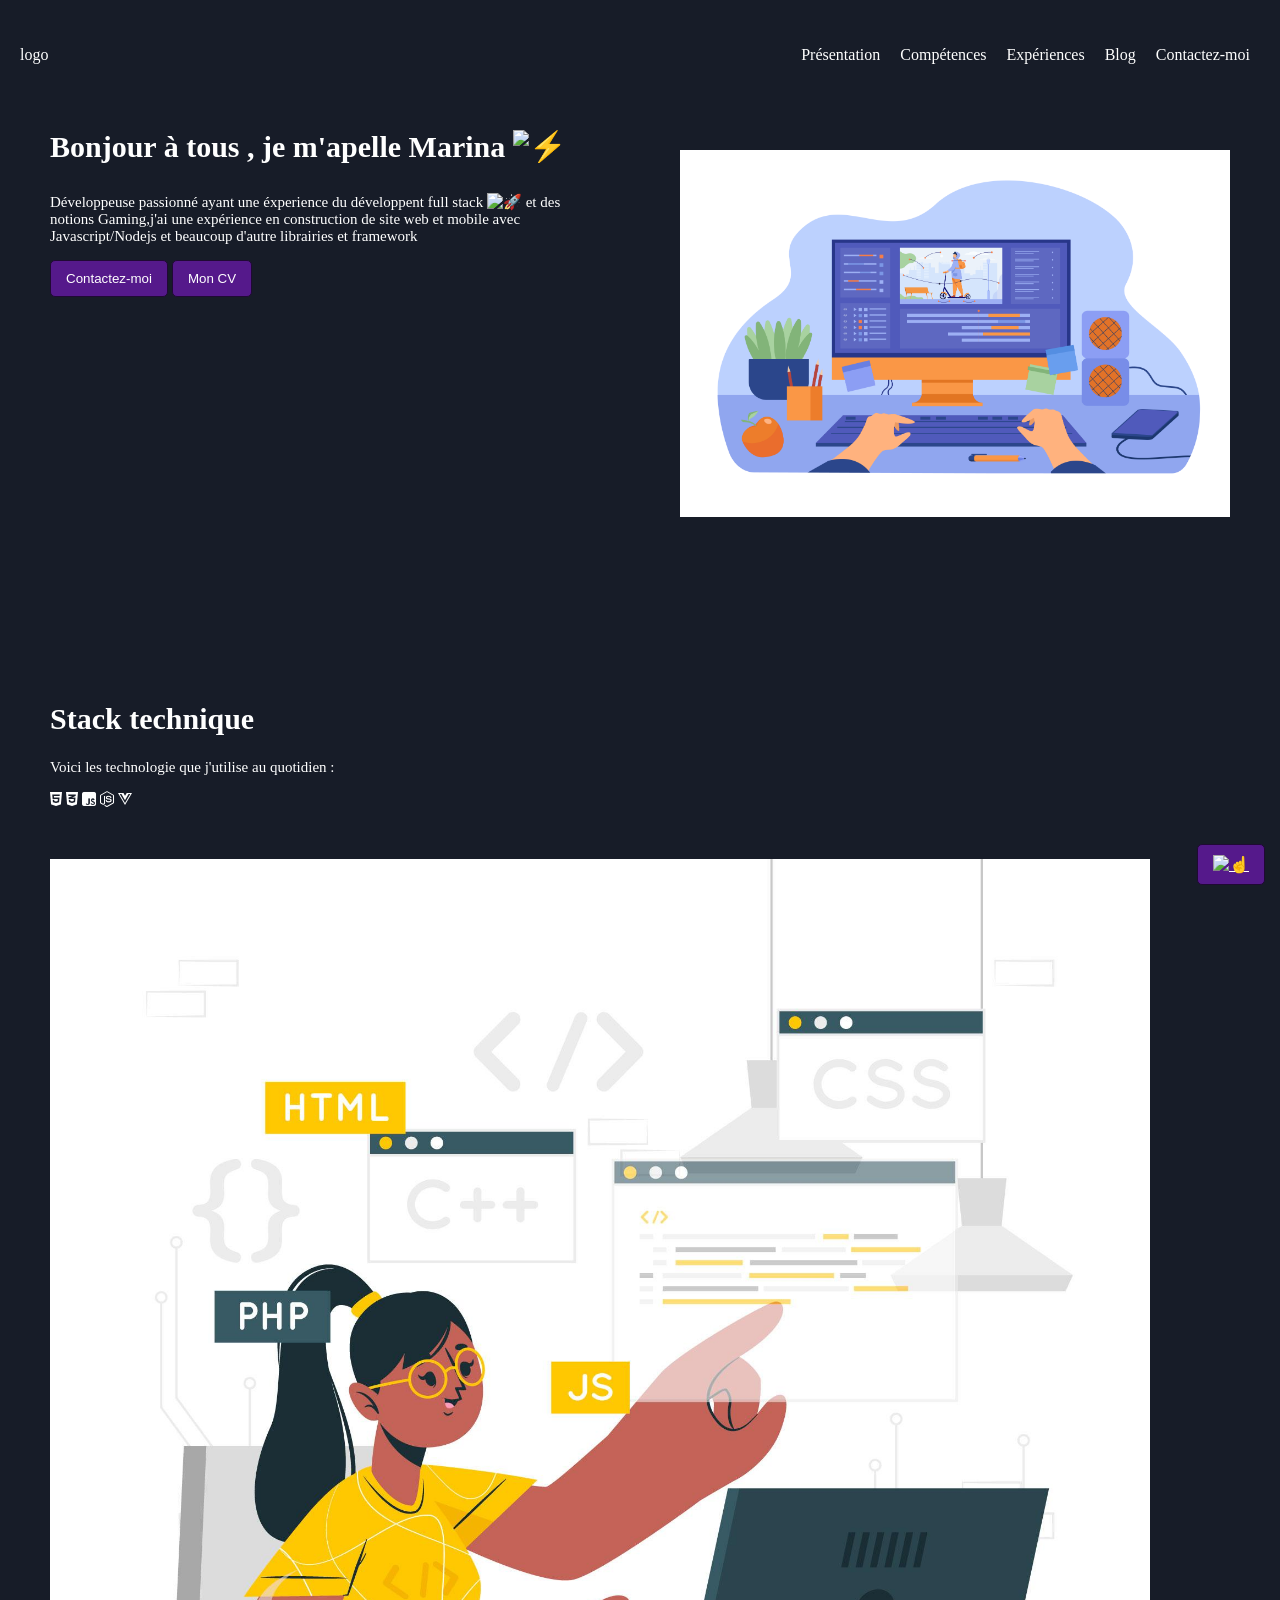
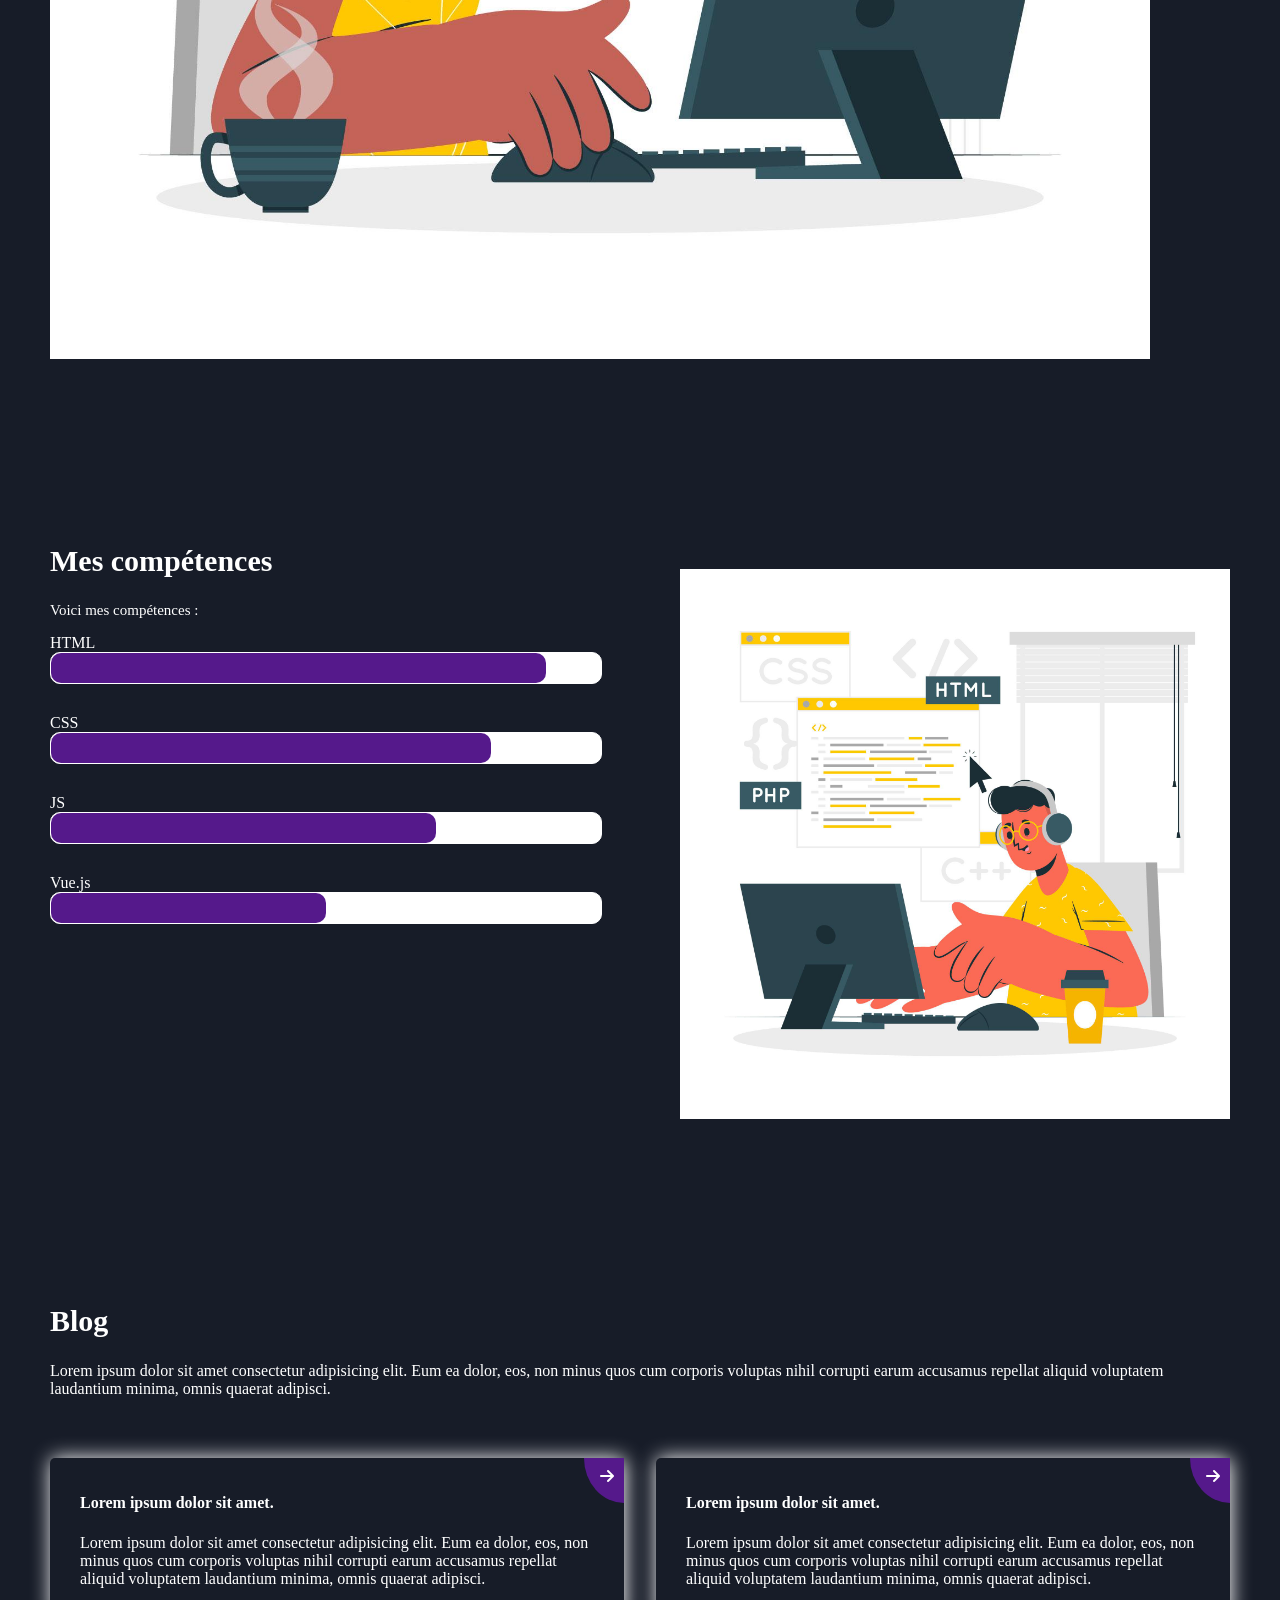
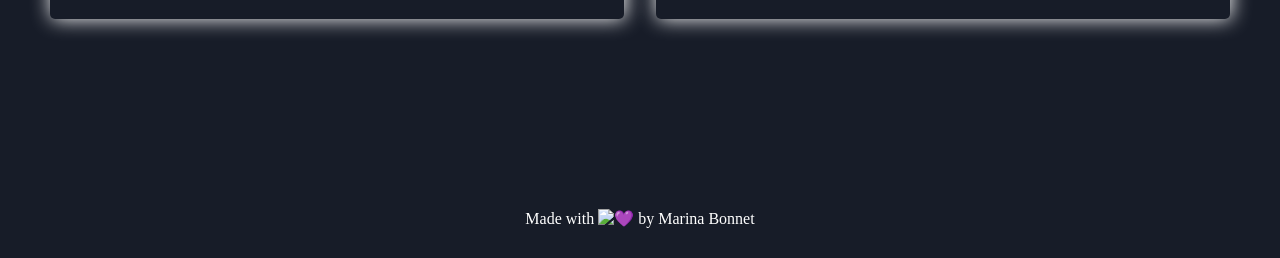
==== index.html @ da4dcca7 "responsive for blog" ====
<!DOCTYPE html>
<html lang="en">
  <head>
    <meta charset="UTF-8" />
    <meta name="viewport" content="width=device-width, initial-scale=1.0" />
    <title>Portfolio Marina Bonnet</title>
    <link
      rel="stylesheet"
      href="https://cdnjs.cloudflare.com/ajax/libs/font-awesome/6.6.0/css/all.min.css"
      integrity="sha512-Kc323vGBEqzTmouAECnVceyQqyqdsSiqLQISBL29aUW4U/M7pSPA/gEUZQqv1cwx4OnYxTxve5UMg5GT6L4JJg=="
      crossorigin="anonymous"
      referrerpolicy="no-referrer"
    />
    <link rel="stylesheet" href="/styles/css/main.css" />
  </head>
  <body>
    <!-- start header  -->
    <header class="header-website">
      <nav class="navbar">
        <!-- <img/icone>  -->
        <div class="logo">logo</div>
        <div class="menu">
          <label class="btn btn-secondary menu-input-label" for="menu-toggle"
            ><i class="fa-solid fa-bars"></i
          ></label>
          <input
            type="checkbox"
            id="menu-toggle"
            class="menu-input"
            title="Toggle Menu"
          />
          <div class="dropdown-menu">
            <ul class="nav-links">
              <li class="nav-link"><a href="#presentation">Présentation</a></li>
              <li class="nav-link"><a href="#competences">Compétences</a></li>
              <li class="nav-link"><a href="#experiences">Expériences</a></li>
              <li class="nav-link"><a href="#blog">Blog</a></li>
              <li class="nav-link"><a href="#contact">Contactez-moi</a></li>
            </ul>
          </div>
        </div>
      </nav>
    </header>
    <main>
      <!-- Premiere section  -->
      <section class="section-display left-text-content" id="presentation">
        <article class="text-content">
          <h1 class="title">
            Bonjour à tous , je m'apelle Marina
            <picture class="emoji-gif">
              <source
                srcset="
                  https://fonts.gstatic.com/s/e/notoemoji/latest/26a1/512.webp
                "
                type="image/webp"
              />
              <img
                src="https://fonts.gstatic.com/s/e/notoemoji/latest/26a1/512.gif"
                alt="⚡"
              />
            </picture>
          </h1>
          <p class="paragraph">
            Développeuse passionné ayant une éxperience du développent full
            stack
            <span class="animate-fusee">
              <picture class="emoji-gif">
                <source
                  srcset="
                    https://fonts.gstatic.com/s/e/notoemoji/latest/1f680/512.webp
                  "
                  type="image/webp"
                />
                <img
                  src="https://fonts.gstatic.com/s/e/notoemoji/latest/1f680/512.gif"
                  alt="🚀"
                /> </picture
            ></span>
            et des notions Gaming,j'ai une expérience en construction de site
            web et mobile avec Javascript/Nodejs et beaucoup d'autre librairies
            et framework
          </p>
          <div class="socials">
            <!-- icone social  -->
          </div>
          <div class="action-div">
            <button class="btn btn-primary">Contactez-moi</button>
            <button class="btn btn-primary">Mon CV</button>
            <!-- <button class="btn btn-secondary">CV</button> -->
            <!-- <button class="btn btn-gray">CV</button> -->
            <!-- <button class="btn btn-lightgray">CV</button> -->
            <!-- <button class="btn btn-dark">CV</button> -->
            <!-- <button class="btn btn-accent">CV</button>  -->
          </div>
        </article>
        <div class="illustration">
          <img
            src="/styles/css/img/presentations.jpg"
            alt="image gif personnage devant un bureau"
          />
        </div>
      </section>
      <section class="section-display right-text-content" id="stack-technique">
        <article class="text-content">
          <h2 class="title">Stack technique</h2>
          <p class="paragraph">
            Voici les technologie que j'utilise au quotidien :
          </p>
          <div class="competences-icons">
            <i class="fa-brands fa-html5"></i>
            <i class="fa-brands fa-css3-alt"></i>
            <i class="fa-brands fa-square-js"></i>
            <i class="fa-brands fa-node-js"></i>
            <i class="fa-brands fa-vuejs"></i>
          </div>
        </article>
        <div class="illustration">
          <img src="/styles/css/img/maitrise.jpg" alt="Compétences" />
        </div>
      </section>
      <section class="section-display left-text-content" id="competences">
        <article class="text-content">
          <h2 class="title">Mes compétences</h2>
          <p class="paragraph">Voici mes compétences :</p>
          <div class="competences-bars">
            <div class="competence-bar">
              <div class="competence-bar-title">HTML</div>
              <div class="competence-bar-bar">
                <div class="competence-bar-bar-fill" style="width: 90%"></div>
              </div>
            </div>
            <div class="competence-bar">
              <div class="competence-bar-title">CSS</div>
              <div class="competence-bar-bar">
                <div class="competence-bar-bar-fill" style="width: 80%"></div>
              </div>
            </div>
            <div class="competence-bar">
              <div class="competence-bar-title">JS</div>
              <div class="competence-bar-bar">
                <div class="competence-bar-bar-fill" style="width: 70%"></div>
              </div>
            </div>
            <div class="competence-bar">
              <div class="competence-bar-title">Vue.js</div>
              <div class="competence-bar-bar">
                <div class="competence-bar-bar-fill" style="width: 50%"></div>
              </div>
            </div>
          </div>
        </article>
        <div class="illustration">
          <img src="/styles/css/img/compétences.jpg" alt="Compétences" />
        </div>
      </section>
      <section class="section-display full-text-content" id="blog">
        <div class="text-content">
          <h2 class="title">Blog</h2>
          <p>
            Lorem ipsum dolor sit amet consectetur adipisicing elit. Eum ea
            dolor, eos, non minus quos cum corporis voluptas nihil corrupti
            earum accusamus repellat aliquid voluptatem laudantium minima, omnis
            quaerat adipisci.
          </p>
          <section class="list-blog">
            <a href="https://google.com">
              <article class="blog">
                <h4>Lorem ipsum dolor sit amet.</h4>
                <p>
                  Lorem ipsum dolor sit amet consectetur adipisicing elit. Eum
                  ea dolor, eos, non minus quos cum corporis voluptas nihil
                  corrupti earum accusamus repellat aliquid voluptatem
                  laudantium minima, omnis quaerat adipisci.
                </p>
                <div href="google.com" class="link-blog">
                  <i class="fa-solid fa-arrow-right"></i>
                </div>
              </article>
            </a>
            <a href="https://google.com">
              <article class="blog">
                <h4>Lorem ipsum dolor sit amet.</h4>
                <p>
                  Lorem ipsum dolor sit amet consectetur adipisicing elit. Eum
                  ea dolor, eos, non minus quos cum corporis voluptas nihil
                  corrupti earum accusamus repellat aliquid voluptatem
                  laudantium minima, omnis quaerat adipisci.
                </p>
                <div href="google.com" class="link-blog">
                  <i class="fa-solid fa-arrow-right"></i>
                </div>
              </article>
            </a>
          </section>
        </div>
      </section>
    </main>
    <footer>
      <!-- footer  -->
      <div class="credits">
        <span>
          Made with
          <picture>
            <source
              srcset="
                https://fonts.gstatic.com/s/e/notoemoji/latest/1f49c/512.webp
              "
              type="image/webp"
            />
            <img
              src="https://fonts.gstatic.com/s/e/notoemoji/latest/1f49c/512.gif"
              alt="💜"
              width="32"
              height="32"
            />
          </picture>
          by Marina Bonnet
        </span>
      </div>
    </footer>
    <div id="loader">
      <div class="loader"></div>
    </div>
    <a id="goToTop" class="btn btn-primary" href="#">
      <picture>
        <source
          srcset="
            https://fonts.gstatic.com/s/e/notoemoji/latest/261d_1f3fc/512.webp
          "
          type="image/webp"
        />
        <img
          src="https://fonts.gstatic.com/s/e/notoemoji/latest/261d_1f3fc/512.gif"
          alt="☝"
          width="32"
          height="32"
        />
      </picture>
    </a>
  </body>
</html>
---- styles/css/main.css ----
body {
  font: 19 px/23 px Monserrat, sans-serif;
}

html{
  scroll-behavior: smooth;
}

body {
  background-color: #171c28;
  color: #ffffff;
  margin:0 20px;
}

  @media screen and ( min-widht:768px){
    body {
      margin: 30px;
    }
    
  }
  @media  screen and (min-width:768px) {
    main{margin: 0 30px;}
    
  }

picture.emoji-gif img{
  width: 1em;
  height: 1em;
}
#goToTop {
  position: fixed;
  bottom: 15px;
  right: 15px;
  z-index: 500;
}

.section-display {
  display: flex;
  margin-bottom: 10rem;
  flex-direction: column;
}

@media screen and (min-width: 768px){
 .section-display.right.text-content {
   flex-direction: row-reverse;
} 
.section-display.right-text-content .illustration{
  padding-right: 5rem;
}
.section-display.left-text-content{
  flex-direction:row;
}
.section-display.left-text-content .illustration{
  padding-left: 5rem;
}
}
.section-display .text-content{
  flex: 1;
}


.section-display .text-content .title {
  font-size: 30px;
  line-height: 1.1;
  font-weight: 700;
}
@media  screen and (min-widht: 768px){
  .sction-display .text-content .tittle{
    font-size: 70px
  }
}
  

.section-display .text-content .paragraph {
  font-size: 15px;
  
}
@media screen and ( min-widht: 768px) {
  .section-display .text-content .paragraph{
    font-size: 30px;
    line-height: 40px;
  }
  
}
.section-display .illustration {
  flex: 1;
  margin-top: 50px;
}
.section-display .illustration img {
  max-width: 100%;
  display: block;
  margin: auto;
}
.stack-technique-icons {
  display: flex;
  justify-content: center;
  gap: 30px;
  font-size: 45px;
}
.stack-technique-icons i {
  transition: all 0.3s ease;
}
.stack-technique-icons i:hover {
  cursor: pointer;
  color: #aaa5ff;
  transform: scale(1.2);
}
.list-blog {
  display: grid;
  grid-template-columns: repeat(1, 1fr);
  gap: 32px;
  margin-top: 60px;
}
@media screen and (min-width: 768px) {
  .list-blog {
    grid-template-columns: repeat(2, 1fr);
  }
}
@media screen and (min-width: 1440px) {
  .list-blog {
    grid-template-columns: repeat(3, 1fr);
  }
}
@media screen and (min-width: 1920px) {
  .list-blog {
    grid-template-columns: repeat(4, 1fr);
  }
}

.list-blog a {
  text-decoration: none;
  color: #ffffff;
}
.list-blog .blog {
  box-shadow: 1px 0 20px #fff;
  padding: 15px 30px;
  border-radius: 5px;
  position: relative;
}
.list-blog .blog h4, .list-blog .blog p {
  position: relative;
  z-index: 6;
  background-color: transparent;
}
.list-blog .blog:hover {
  cursor: pointer;
}
.list-blog .blog:hover .link-blog {
  width: calc(100% - 25px);
  height: calc(100% - 25px);
  border-radius: 5px;
}
.list-blog .blog .link-blog {
  display: block;
  background-color: #55198b;
  position: absolute;
  top: 0;
  right: 0;
  padding: 10px 10px 15px 15px;
  border-bottom-left-radius: 100%;
  width: 15px;
  height: 20px;
  transition: all 0.45s ease-out;
  text-align: right;
  z-index: 5;
}
#loader{
  position: fixed;
  top: 0;
  left: 0;
  width: 100%;
  height: 100%;
  background-color:#171c28;
  display: flex;
  justify-content: center;
  align-items: center;
  z-index: 1000;
  animation: loader-hide 1.5s forwards;

}
#loader .loader{
  border: 16px solid #f3f3f3;
  border-top: 16px solid #55198b;
  border-radius: 50%;
  width: 120px;
  height: 120px;
  animation: spin 1s linear infinite;
}
.competences-bars {
  display: flex;
  flex-direction: column;
  gap: 30px;
}
.competences-bars .competence-bar .competence-bar-bar {
  background-color: #ffffff;
  width: 100%;
  height: 30px;
  border-radius: 10px;
  border: 1px solid;
}
.competences-bars .competence-bar .competence-bar-bar .competence-bar-bar-fill {
  background-color: #55198b;
  height: 100%;
  border-radius: 10px;
  animation: showGrowth 1s ease infinite alternate;
}

.btn {
  padding: 10px 15px;
  border: solid 1px;
  border-radius: 5px;
  cursor: pointer;
  transition: all ease 0.3s;
  display: inline-block;
}
@media screen and (min-widht:768px) {
  .btn{
    font-size: 18px;
    padding: 15px 30px;
  }
  
}
.btn:hover {
  transform: translateY(-10px);
}
.btn.btn-primary {
  background-color: #55198b;
  border-color: #200935;
  color: #ffffff;
}
.btn.btn-primary:hover {
  background-color: #6f21b6;
  color: #ffffff;
}
.btn.btn-secondary {
  background-color: #aaa5ff;
  border-color: #4a3fff;
  color: #171c28;
}
.btn.btn-secondary:hover {
  background-color: #dad8ff;
  color: #171c28;
}
.btn.btn-gray {
  background-color: #868e96;
  border-color: #555b61;
  color: #171c28;
}
.btn.btn-gray:hover {
  background-color: #a1a8ae;
  color: #171c28;
}
.btn.btn-lightgray {
  background-color: #f3efef;
  border-color: #c7b5b5;
  color: #171c28;
}
.btn.btn-lightgray:hover {
  background-color: white;
  color: #171c28;
}
.btn.btn-dark {
  background-color: #171c28;
  border-color: black;
  color: #ffffff;
}
.btn.btn-dark:hover {
  background-color: #2a3348;
  color: #ffffff;
}
.btn.btn-white {
  background-color: #ffffff;
  border-color: #cccccc;
  color: #171c28;
}
.btn.btn-white:hover {
  background-color: white;
  color: #171c28;
}
.btn.btn-accent {
  background-color: #fec131;
  border-color: #c88d01;
  color: #171c28;
}
.btn.btn-accent:hover {
  background-color: #fed064;
  color: #171c28;
}
.animate-fusee {
  transition: all 1s ease;
  display: inline-block;
}
.animate-fusee:hover {
  animation: moveFusee 2s;
}

@keyframes moveFusee {
  0% {
    transform: translate(0px, 0px);
  }
  10% {
    transform: translate(1px, -1px);
  }
  20% {
    transform: translate(-2px, 2px);
  }
  30% {
    transform: translate(3px, -3px);
  }
  40% {
    transform: translate(-4px, 4px);
  }
  50% {
    transform: translate(5px, -5px);
  }
  60% {
    transform: translate(-6px, 6px);
  }
  70% {
    transform: translate(7px, -7px);
  }
  100% {
    transform: translate(1500px, -1500px);
  }
}
@keyframes spin {
  from{
    transform: rotate(0deg);
  }
  to{
    transform: rotate(360deg);
  }
}

@keyframes loader-hide{
  80% {
    opacity: 1;
    transform: scale(1);
  }
  99% {
    opacity: 0;
    transform: scale(10);
  }
  100% {
    display: none;
    opacity: 0;
    transform: scale(10);
  }
}

@keyframes showGrowyh{
  from {
    padding-right: 0px;
  }
  to {
    padding-right: 1%;
  }
}

.header-website {
  position: sticky;
  top: 0;
  left: 0;
  background-color: #171c28;
}
.header-website .navbar {
  display: flex;
  justify-content: space-between;
  align-items: center;
  padding-top: 20px;
  padding-bottom: 10px;
}
.header-website .navbar .menu .menu-input {
  display: none;
}
.header-website .navbar .menu .menu-input:checked ~ .dropdown-menu {
  max-height: 100vh;
}
@media screen and (min-width: 768px) {
  .header-website .navbar .menu .menu-input-label {
    display: none;
  }
}
.header-website .navbar .menu .dropdown-menu {
  transition: max-height 0.2s ease-out;
  max-height: 0;
  background-color: #171c28;
  position: absolute;
  left: 0;
  overflow: hidden;
  width: 100%;
  top: 100%;
}
.header-website .navbar .menu .dropdown-menu .nav-links {
  padding: 15px;
}
.header-website .navbar .menu .dropdown-menu .nav-links .nav-link {
  display: block;
  padding: 10px;
}
.header-website .navbar .menu .dropdown-menu .nav-links .nav-link a {
  text-decoration: none;
  color: #ffffff;
}
@media screen and (min-width: 768px) {
  .header-website .navbar .menu .dropdown-menu {
    max-height: 100vh;
    position: relative;
  }
  .header-website .navbar .menu .dropdown-menu .nav-links {
    display: flex;
    justify-content: space-between;
    padding: 0;
  }
}
footer {
  padding: 30px;
}
footer .credits {
  display: flex;
  justify-content: center;
  align-items: center;
  flex-direction: column;
}
  /*# sourceMappingURL=main.css.map */
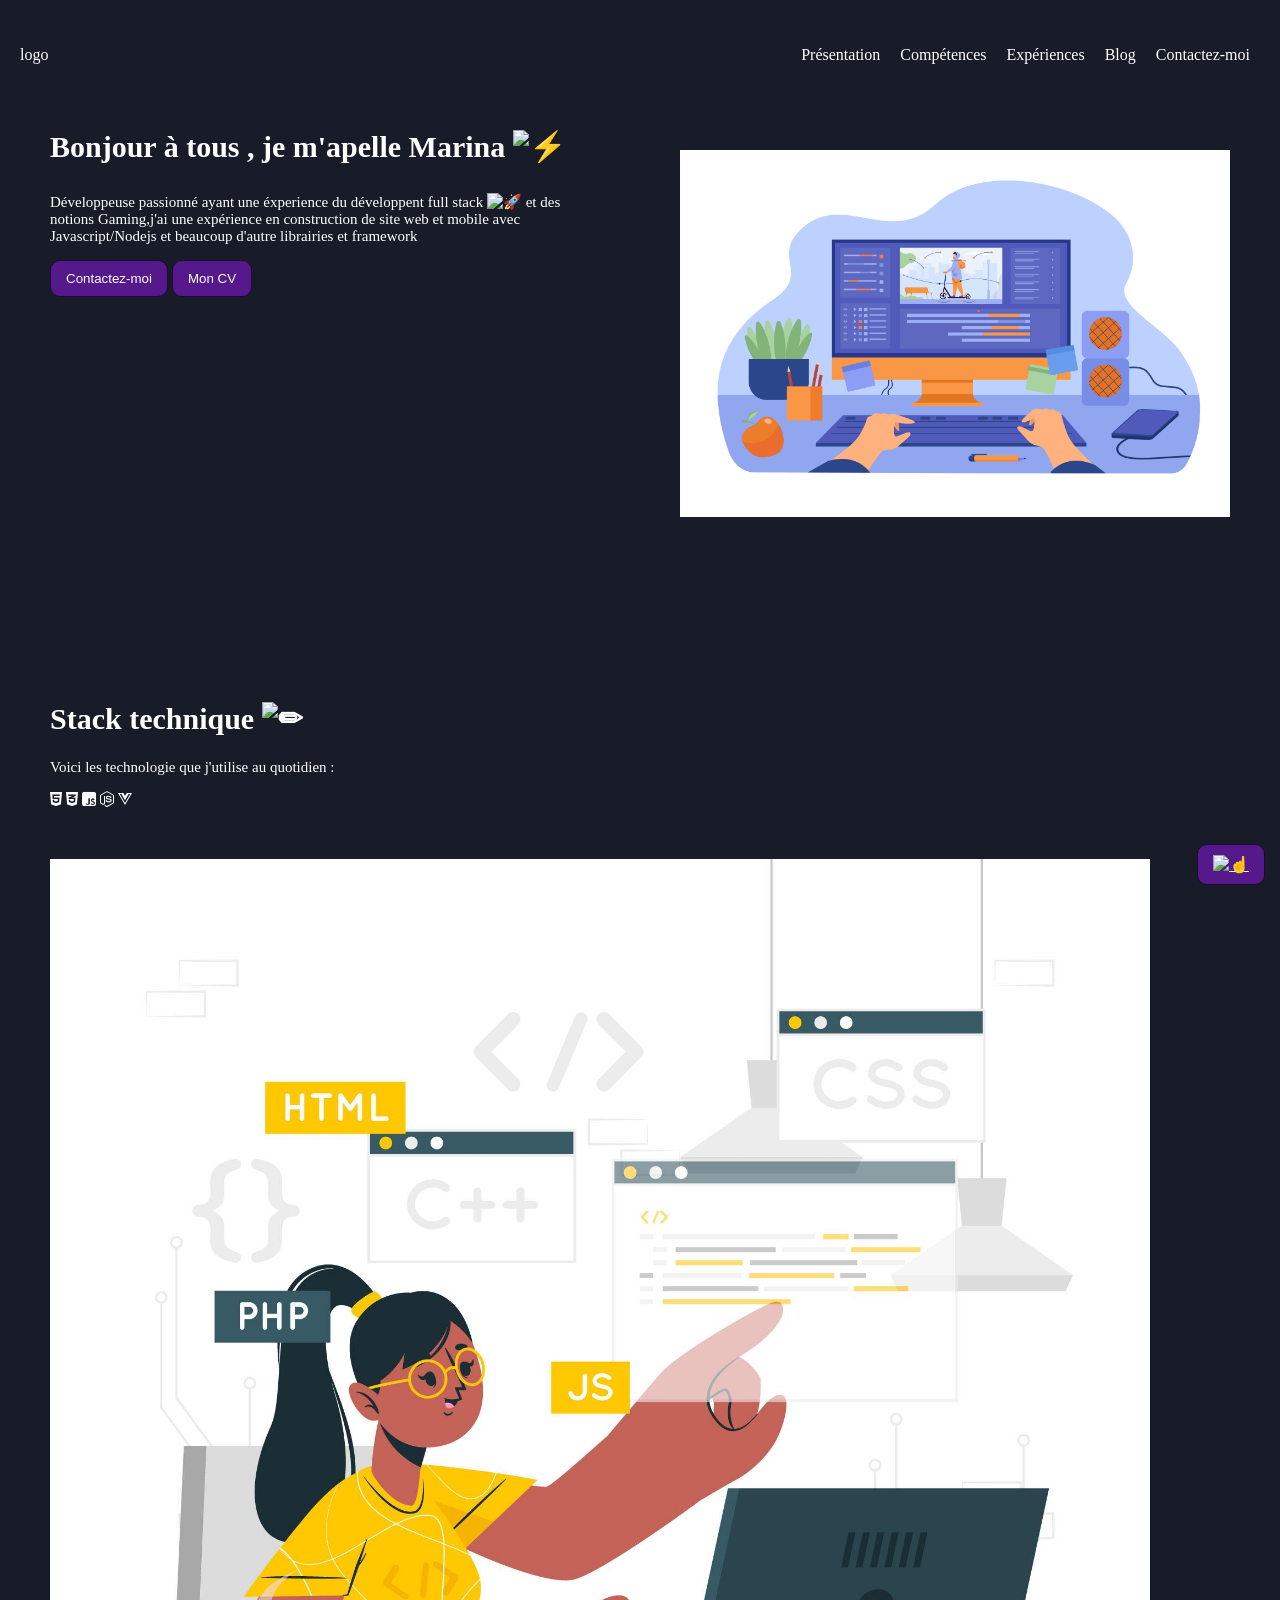
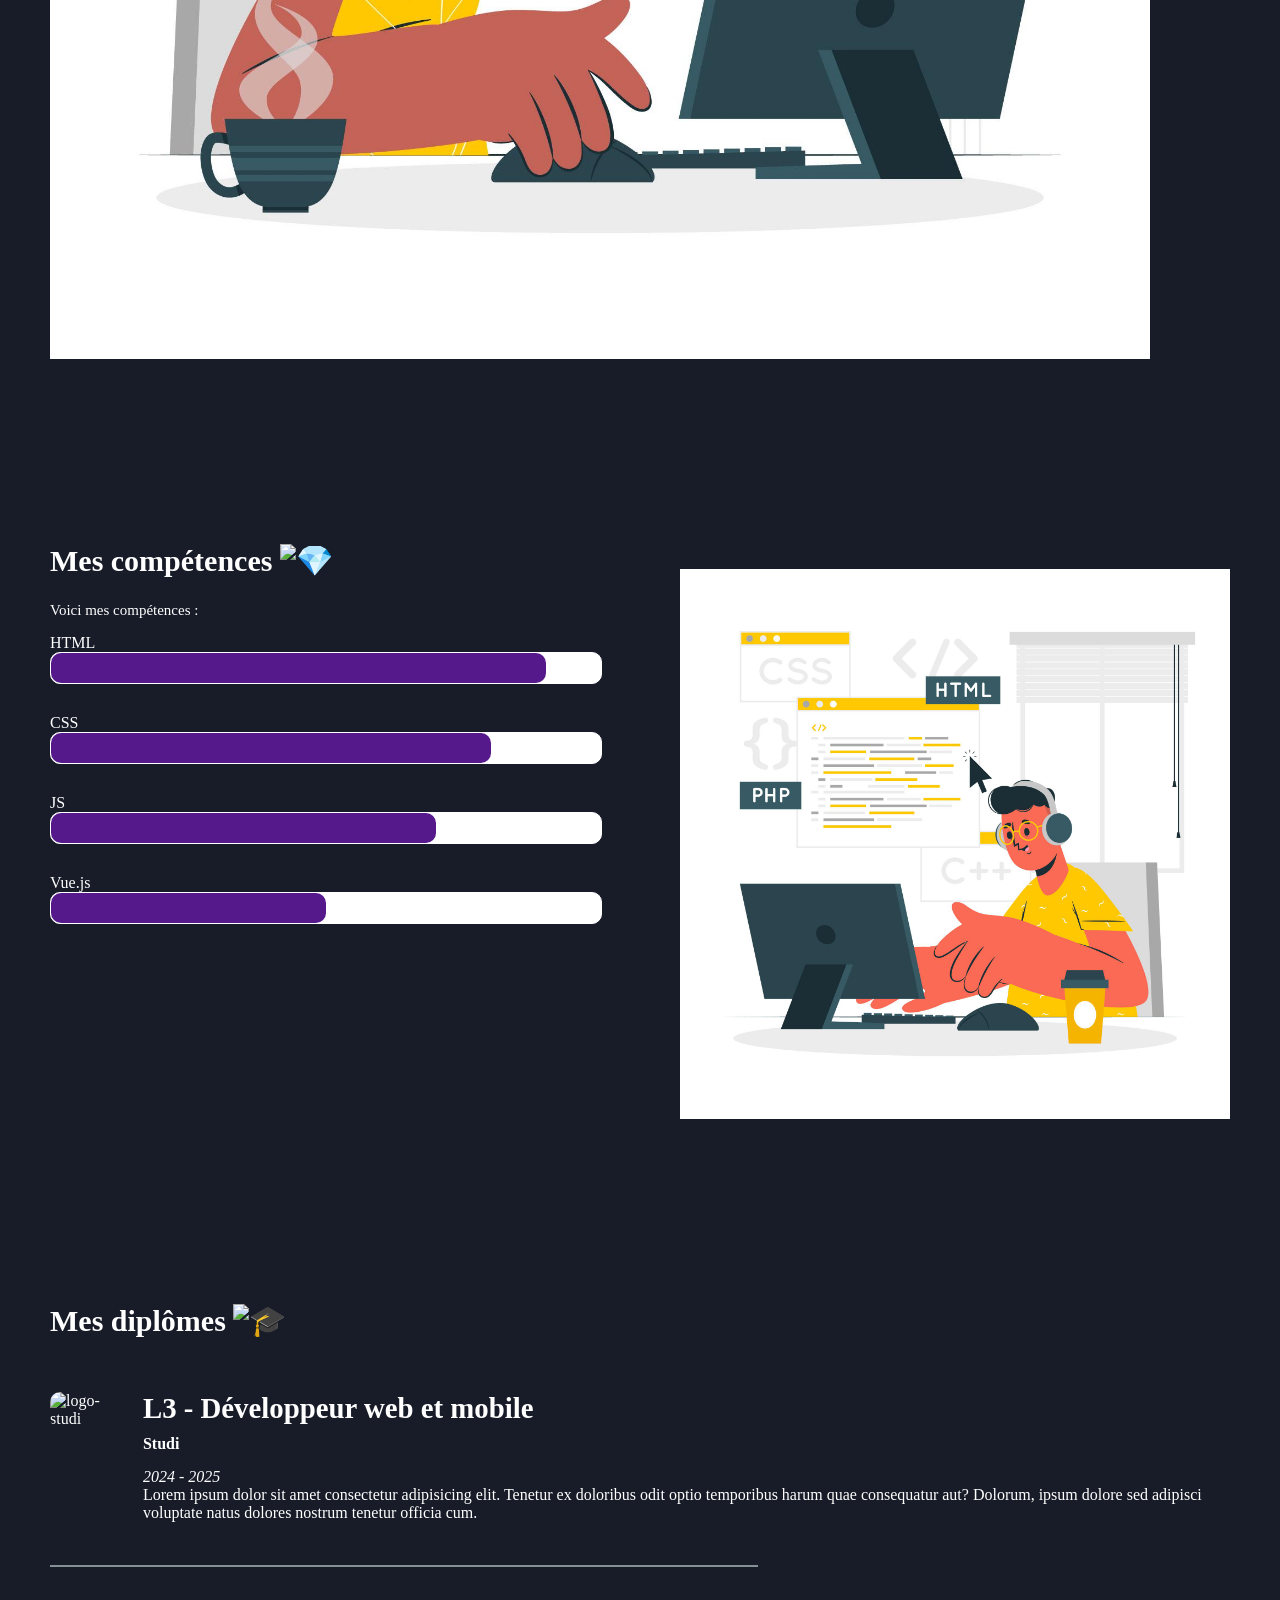
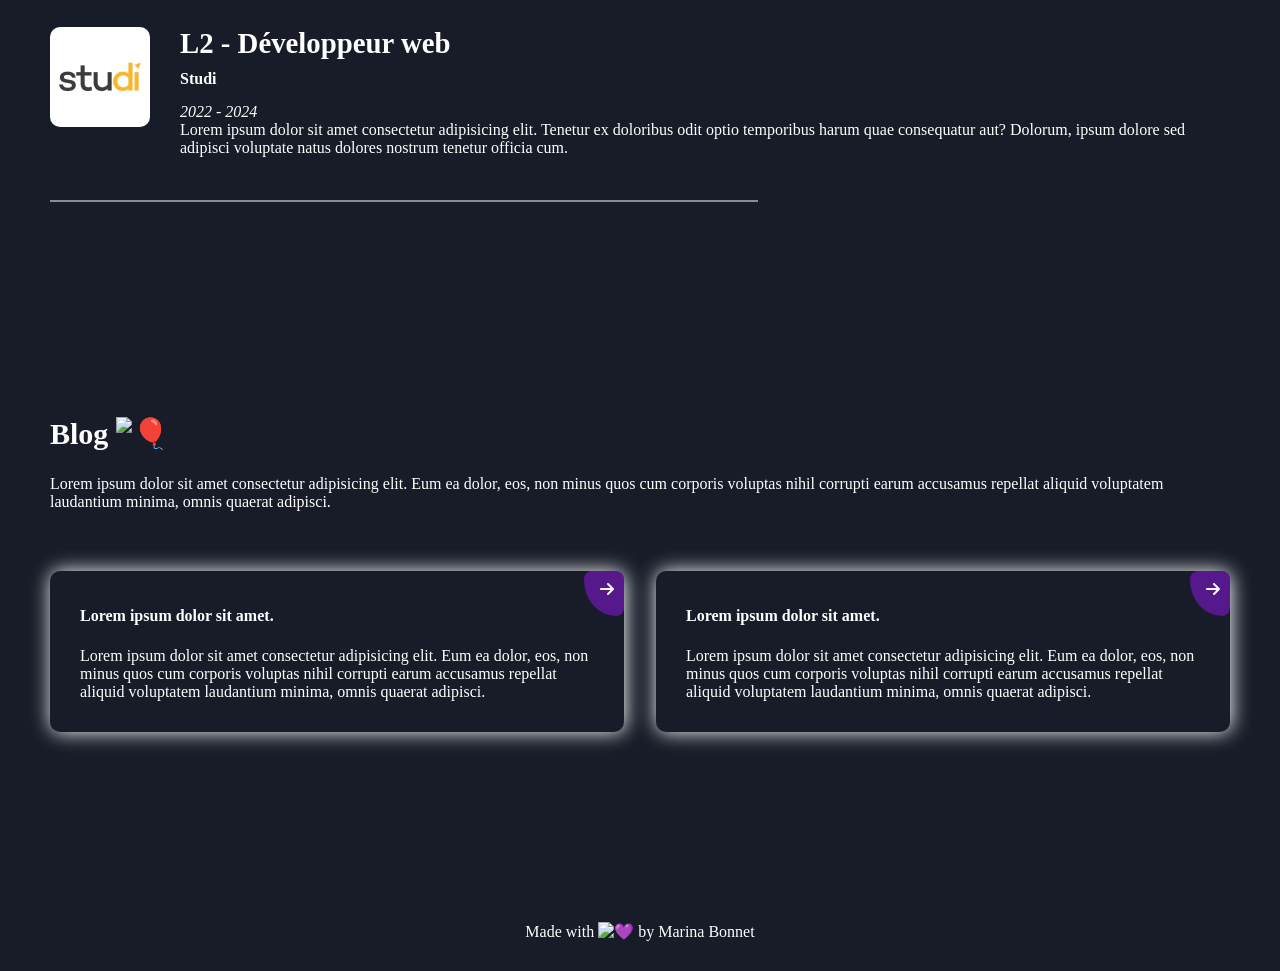
==== commit b4ff8fcb: "add diplomes div" ====
--- a/index.html
+++ b/index.html
@@ -102,7 +102,21 @@
       </section>
       <section class="section-display right-text-content" id="stack-technique">
         <article class="text-content">
-          <h2 class="title">Stack technique</h2>
+          <h2 class="title">
+            Stack technique
+            <picture class="emoji-gif">
+              <source
+                srcset="
+                  https://fonts.gstatic.com/s/e/notoemoji/latest/270f_fe0f/512.webp
+                "
+                type="image/webp"
+              />
+              <img
+                src="https://fonts.gstatic.com/s/e/notoemoji/latest/270f_fe0f/512.gif"
+                alt="✏"
+              />
+            </picture>
+          </h2>
           <p class="paragraph">
             Voici les technologie que j'utilise au quotidien :
           </p>
@@ -120,7 +134,21 @@
       </section>
       <section class="section-display left-text-content" id="competences">
         <article class="text-content">
-          <h2 class="title">Mes compétences</h2>
+          <h2 class="title">
+            Mes compétences
+            <picture class="emoji-gif">
+              <source
+                srcset="
+                  https://fonts.gstatic.com/s/e/notoemoji/latest/1f48e/512.webp
+                "
+                type="image/webp"
+              />
+              <img
+                src="https://fonts.gstatic.com/s/e/notoemoji/latest/1f48e/512.gif"
+                alt="💎"
+              />
+            </picture>
+          </h2>
           <p class="paragraph">Voici mes compétences :</p>
           <div class="competences-bars">
             <div class="competence-bar">
@@ -153,9 +181,74 @@
           <img src="/styles/css/img/compétences.jpg" alt="Compétences" />
         </div>
       </section>
+      <section class="section-display full-text-content" id="diplomes">
+        <div class="text-content">
+          <h2 class="title">
+            Mes diplômes
+            <picture class="emoji-gif">
+              <source
+                srcset="
+                  https://fonts.gstatic.com/s/e/notoemoji/latest/1f393/512.webp
+                "
+                type="image/webp"
+              />
+              <img
+                src="https://fonts.gstatic.com/s/e/notoemoji/latest/1f393/512.gif"
+                alt="🎓"
+              />
+            </picture>
+          </h2>
+        </div>
+        <article class="diplome">
+          <img class="diplome-logo" src="img/studi.png" alt="logo-studi" />
+          <div class="diplome-content">
+            <h3 class="diplome-title">L3 - Développeur web et mobile</h3>
+            <div class="diplome-subtitle">Studi</div>
+            <div class="diplome-date">2024 - 2025</div>
+            <div class="diplome-description">
+              Lorem ipsum dolor sit amet consectetur adipisicing elit. Tenetur
+              ex doloribus odit optio temporibus harum quae consequatur aut?
+              Dolorum, ipsum dolore sed adipisci voluptate natus dolores nostrum
+              tenetur officia cum.
+            </div>
+          </div>
+        </article>
+        <article class="diplome">
+          <img
+            class="diplome-logo"
+            src="/styles/css/img/studi_logo.jpeg"
+            alt="logo-studi"
+          />
+          <div class="diplome-content">
+            <h3 class="diplome-title">L2 - Développeur web</h3>
+            <div class="diplome-subtitle">Studi</div>
+            <div class="diplome-date">2022 - 2024</div>
+            <div class="diplome-description">
+              Lorem ipsum dolor sit amet consectetur adipisicing elit. Tenetur
+              ex doloribus odit optio temporibus harum quae consequatur aut?
+              Dolorum, ipsum dolore sed adipisci voluptate natus dolores nostrum
+              tenetur officia cum.
+            </div>
+          </div>
+        </article>
+      </section>
       <section class="section-display full-text-content" id="blog">
         <div class="text-content">
-          <h2 class="title">Blog</h2>
+          <h2 class="title">
+            Blog
+            <picture class="emoji-gif">
+              <source
+                srcset="
+                  https://fonts.gstatic.com/s/e/notoemoji/latest/1f388/512.webp
+                "
+                type="image/webp"
+              />
+              <img
+                src="https://fonts.gstatic.com/s/e/notoemoji/latest/1f388/512.gif"
+                alt="🎈"
+              />
+            </picture>
+          </h2>
           <p>
             Lorem ipsum dolor sit amet consectetur adipisicing elit. Eum ea
             dolor, eos, non minus quos cum corporis voluptas nihil corrupti
--- a/styles/css/main.css
+++ b/styles/css/main.css
@@ -67,9 +67,15 @@
   font-weight: 700;
 }
 @media  screen and (min-widht: 768px){
-  .sction-display .text-content .tittle{
-    font-size: 70px
-  }
+  .section-display .text-content .tittle{
+    font-size: 42px
+  }
+}
+@media  screen and (min-widht: 1440px) {
+  .section-display .text-content .title{
+    font-size: 70px;
+  }
+  
 }
   
 
@@ -79,10 +85,16 @@
 }
 @media screen and ( min-widht: 768px) {
   .section-display .text-content .paragraph{
+    font-size: 20px;
+    line-height: 26px;
+  }
+  
+}
+@media screen and (min-whidth:1440px) {
+  .section-display .text-content .paragraph {
     font-size: 30px;
     line-height: 40px;
   }
-  
 }
 .section-display .illustration {
   flex: 1;
@@ -136,7 +148,7 @@
 .list-blog .blog {
   box-shadow: 1px 0 20px #fff;
   padding: 15px 30px;
-  border-radius: 5px;
+  border-radius: 10px;
   position: relative;
 }
 .list-blog .blog h4, .list-blog .blog p {
@@ -150,7 +162,7 @@
 .list-blog .blog:hover .link-blog {
   width: calc(100% - 25px);
   height: calc(100% - 25px);
-  border-radius: 5px;
+  border-radius: 10px;
 }
 .list-blog .blog .link-blog {
   display: block;
@@ -159,6 +171,7 @@
   top: 0;
   right: 0;
   padding: 10px 10px 15px 15px;
+  border-radius: 10px;
   border-bottom-left-radius: 100%;
   width: 15px;
   height: 20px;
@@ -206,11 +219,47 @@
   border-radius: 10px;
   animation: showGrowth 1s ease infinite alternate;
 }
+.diplome {
+  display: flex;
+  gap: 30px;
+  position: relative;
+  padding-bottom: 45px;
+  margin: 30px 0px;
+}
+.diplome:hover::after {
+  width: 100%;
+  background-color: #55198b;
+}
+.diplome::after {
+  content: "";
+  width: 60%;
+  height: 2px;
+  background-color: #868e96;
+  position: absolute;
+  bottom: 0;
+  transition: all 1s ease;
+}
+.diplome .diplome-logo {
+  max-width: 100px;
+  height: fit-content;
+  border-radius: 10px;
+}
+.diplome .diplome-content .diplome-title {
+  margin: 0 0 10px 0;
+  font-size: 1.8rem;
+}
+.diplome .diplome-content .diplome-subtitle {
+  font-weight: bold;
+  margin-bottom: 15px;
+}
+.diplome .diplome-content .diplome-date {
+  font-style: italic;
+}
 
 .btn {
   padding: 10px 15px;
   border: solid 1px;
-  border-radius: 5px;
+  border-radius: 10px;
   cursor: pointer;
   transition: all ease 0.3s;
   display: inline-block;
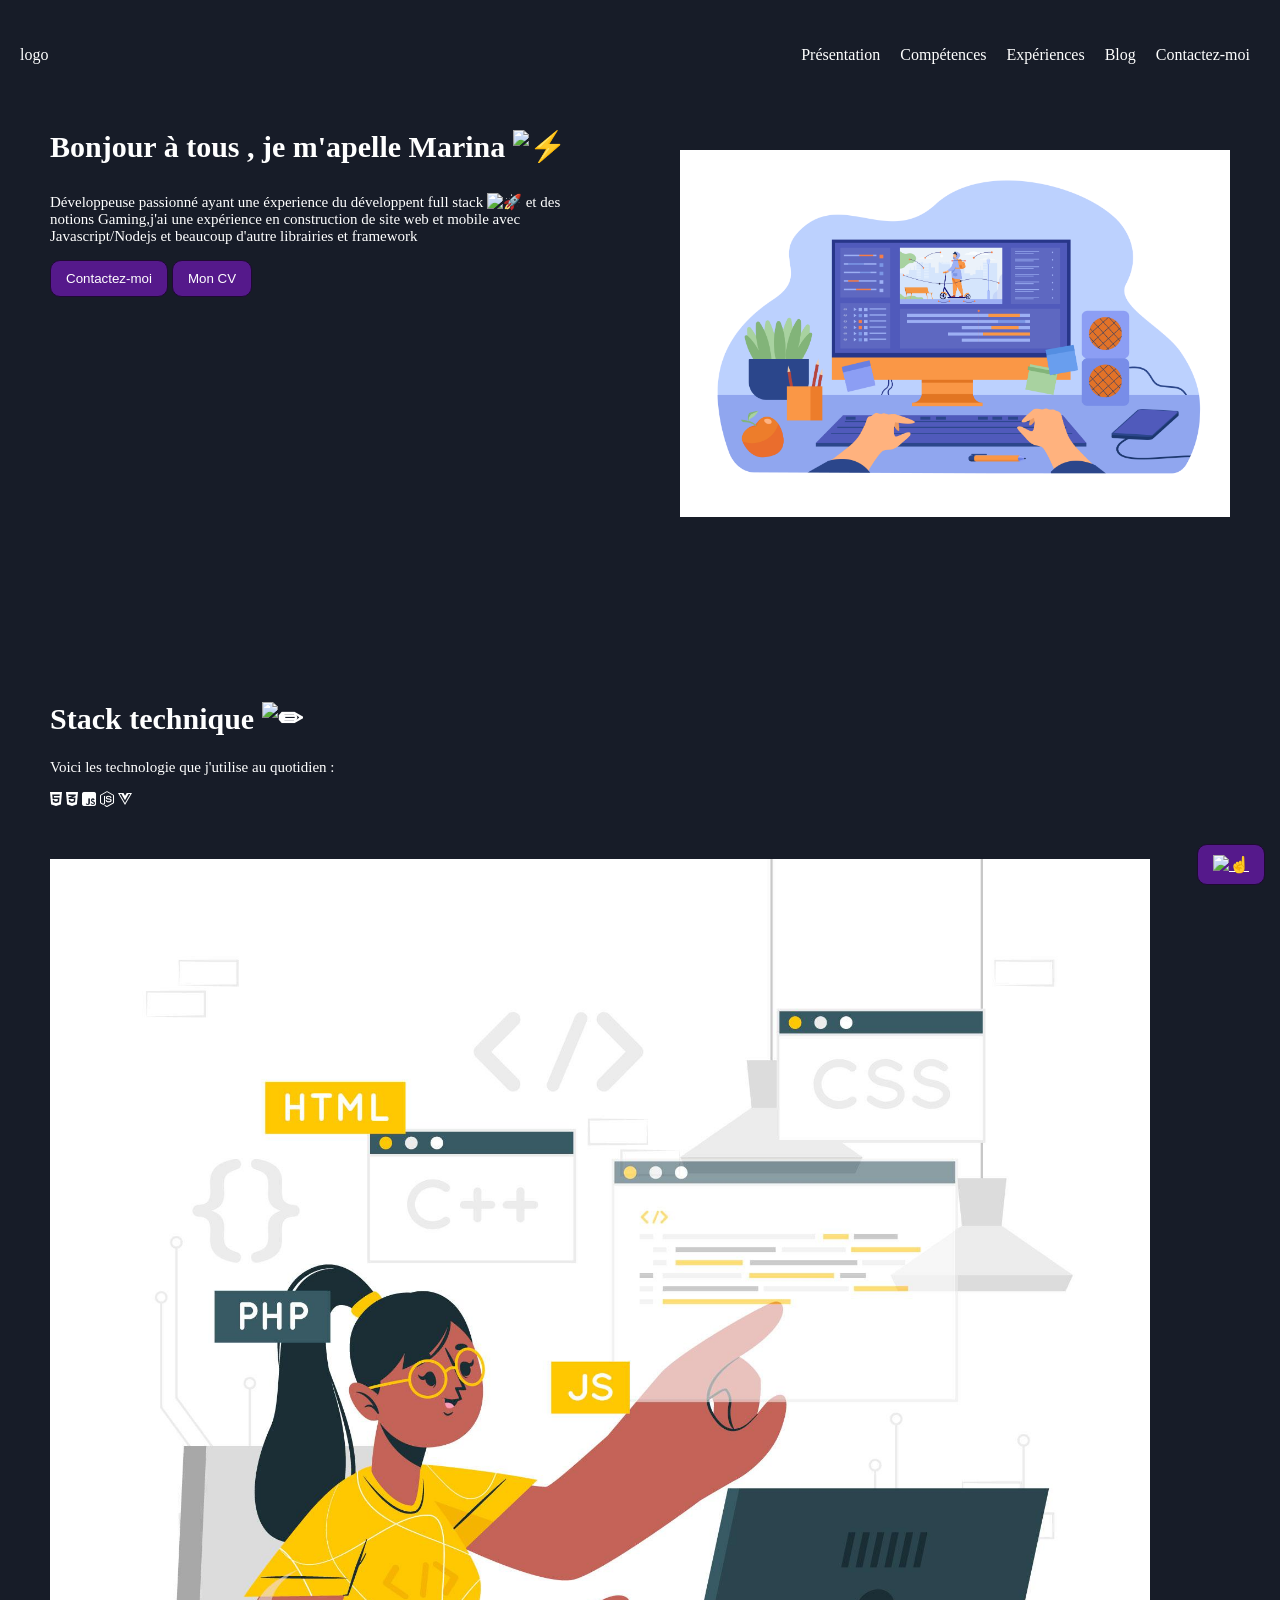
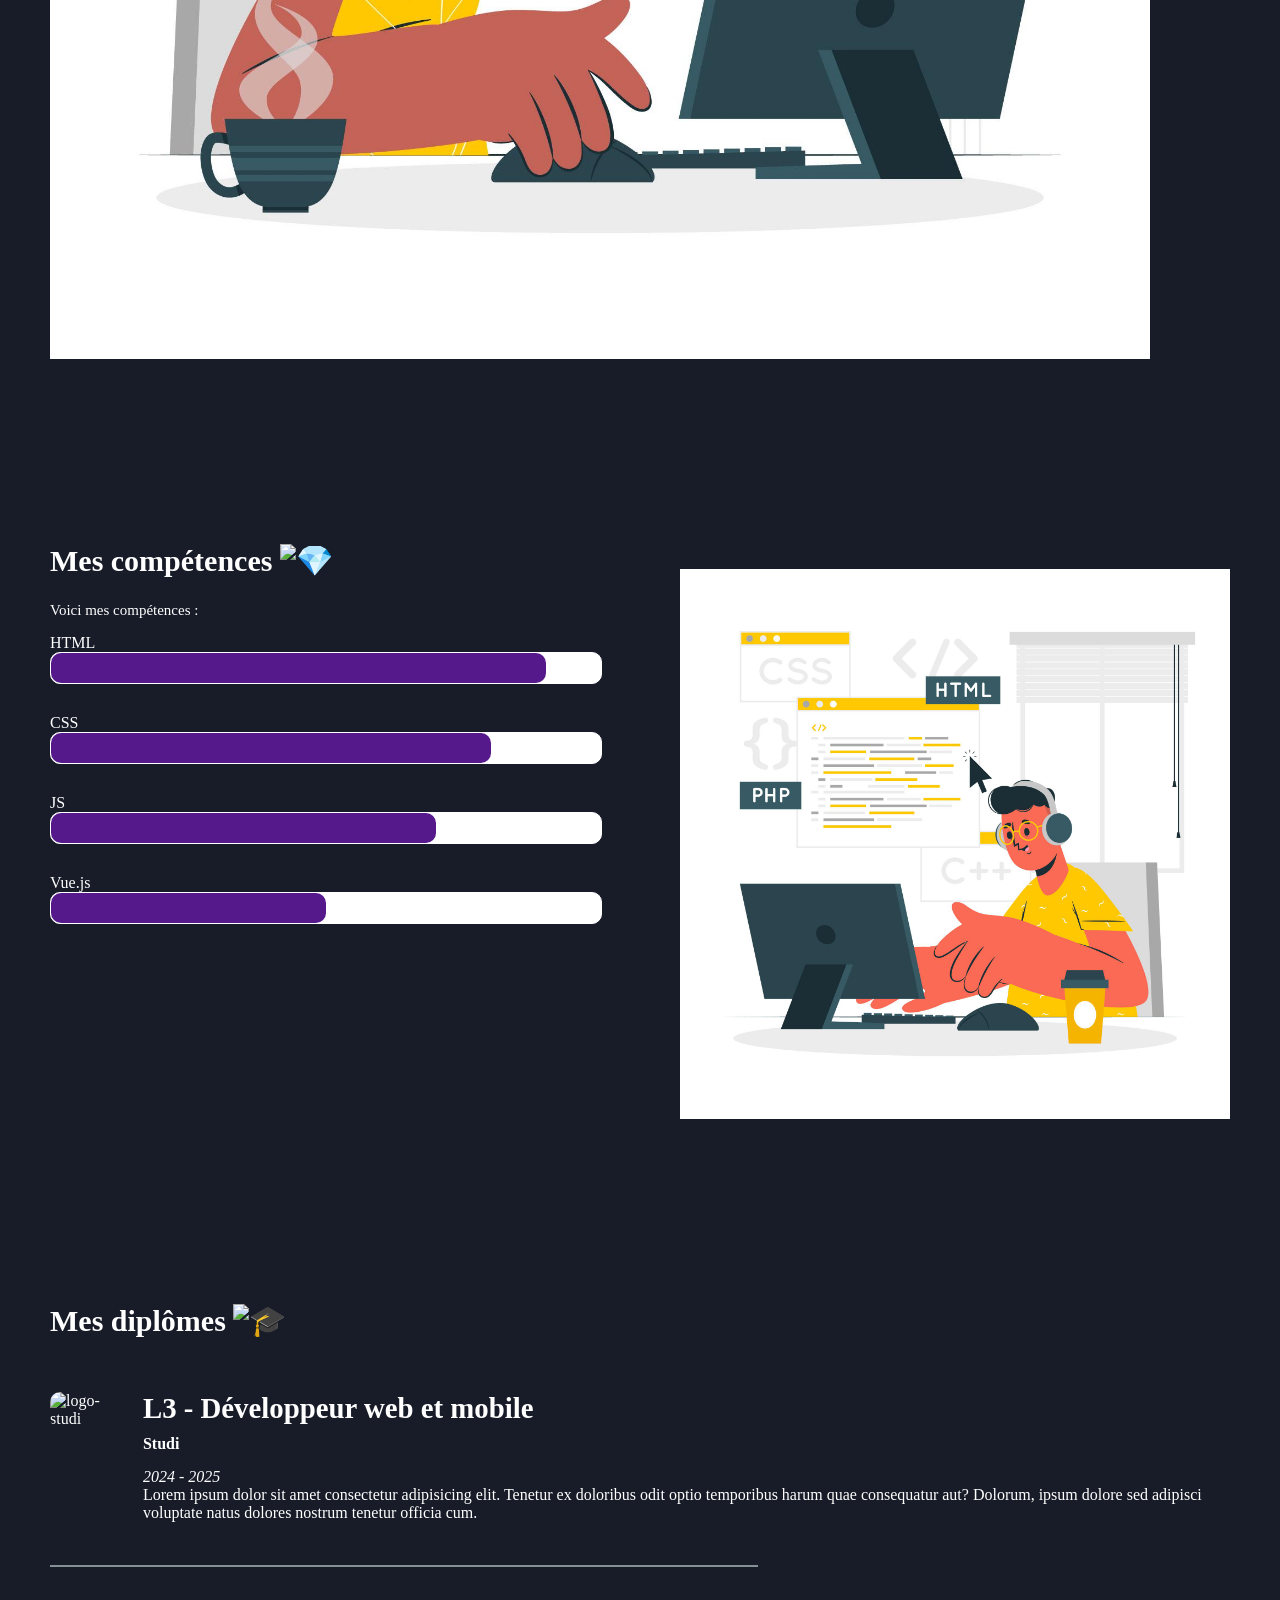
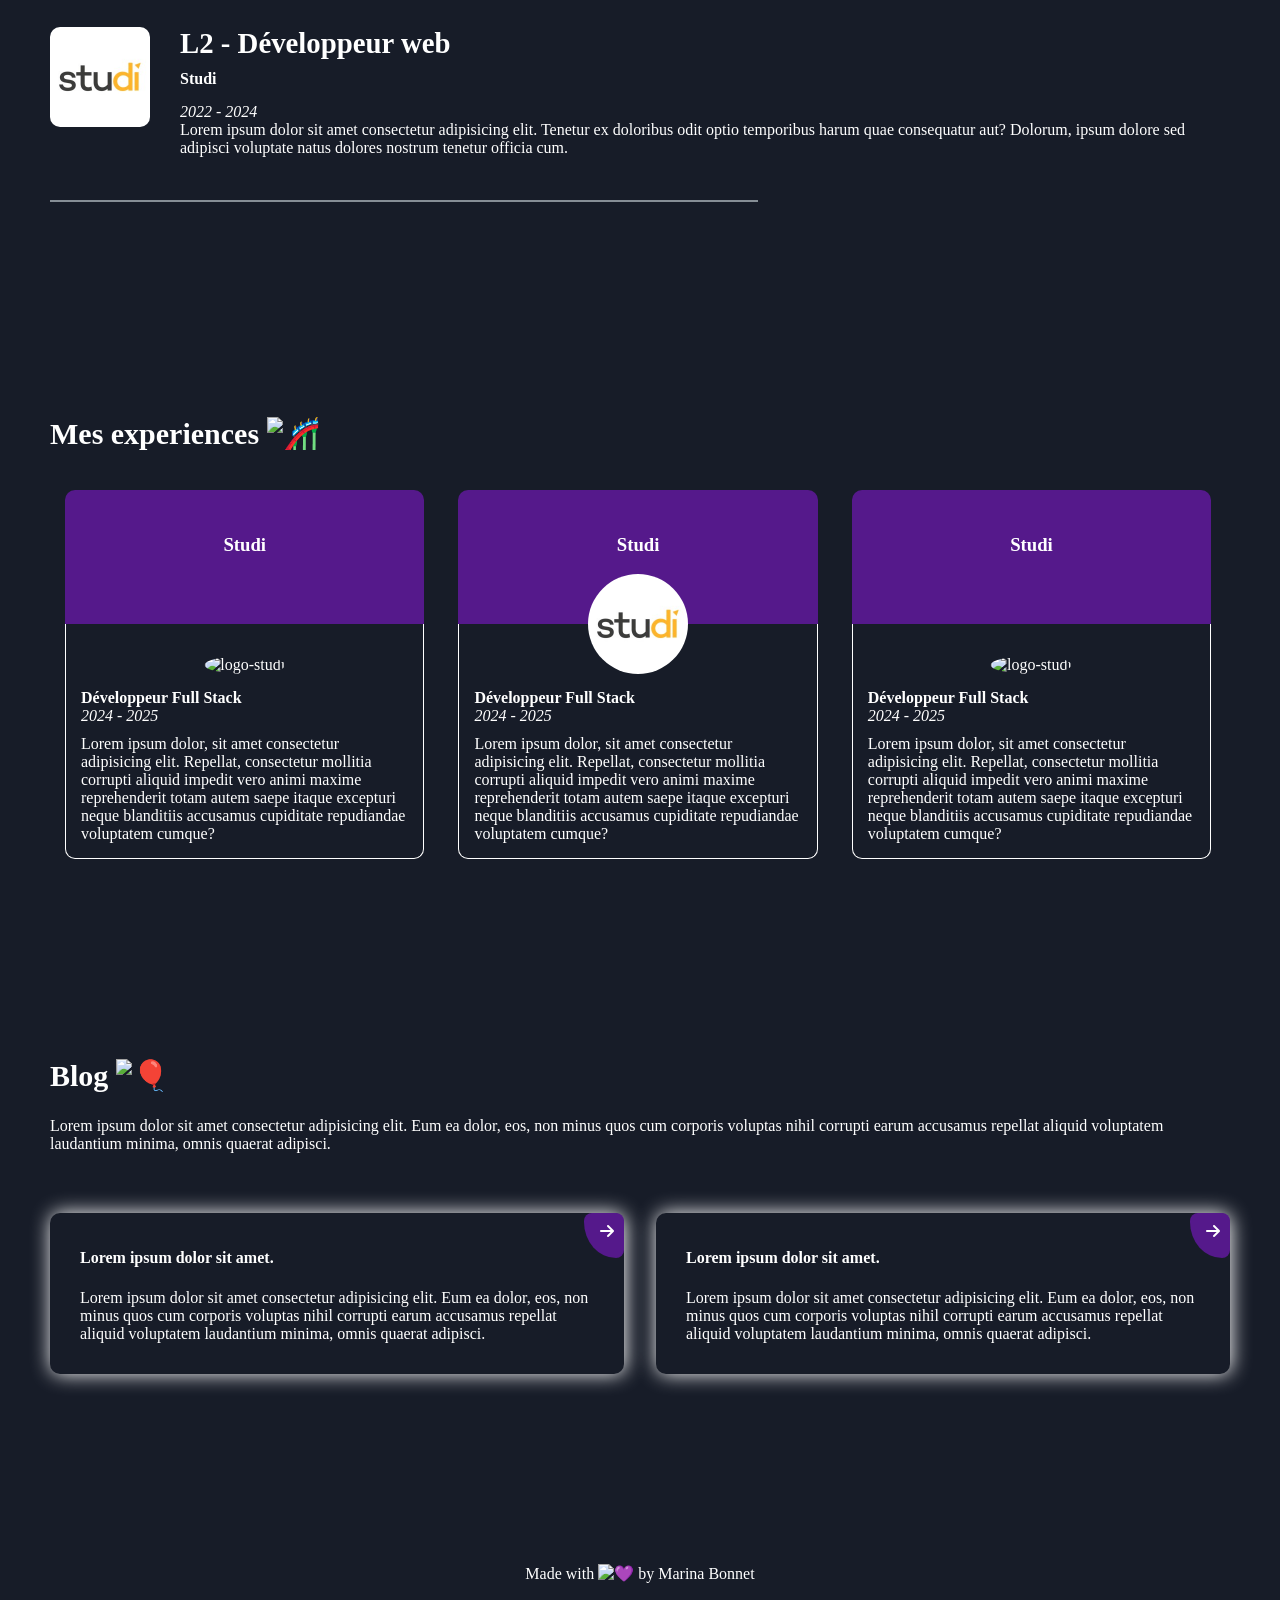
==== commit 4db3fdca: "add experiences" ====
--- a/index.html
+++ b/index.html
@@ -231,6 +231,92 @@
             </div>
           </div>
         </article>
+      </section>
+      <section class="section-display full-text-content" id="experiences">
+        <div class="text-content">
+          <h2 class="title">
+            Mes experiences
+            <picture class="emoji-gif">
+              <source
+                srcset="
+                  https://fonts.gstatic.com/s/e/notoemoji/latest/1f3a2/512.webp
+                "
+                type="image/webp"
+              />
+              <img
+                src="https://fonts.gstatic.com/s/e/notoemoji/latest/1f3a2/512.gif"
+                alt="🎢"
+                width="32"
+                height="32"
+              />
+            </picture>
+          </h2>
+        </div>
+        <div class="experiences">
+          <article class="experience">
+            <div class="experience-header">
+              <h3 class="experience-title">Studi</h3>
+              <img
+                class="experience-logo"
+                src="img/studi.png"
+                alt="logo-studi"
+              />
+            </div>
+            <div class="experience-content">
+              <div class="experience-subtitle">Développeur Full Stack</div>
+              <div class="experience-date">2024 - 2025</div>
+              <div class="experience-description">
+                Lorem ipsum dolor, sit amet consectetur adipisicing elit.
+                Repellat, consectetur mollitia corrupti aliquid impedit vero
+                animi maxime reprehenderit totam autem saepe itaque excepturi
+                neque blanditiis accusamus cupiditate repudiandae voluptatem
+                cumque?
+              </div>
+            </div>
+          </article>
+          <article class="experience">
+            <div class="experience-header">
+              <h3 class="experience-title">Studi</h3>
+              <img
+                class="experience-logo"
+                src="/styles/css/img/studi_logo.jpeg"
+                alt="logo-studi"
+              />
+            </div>
+            <div class="experience-content">
+              <div class="experience-subtitle">Développeur Full Stack</div>
+              <div class="experience-date">2024 - 2025</div>
+              <div class="experience-description">
+                Lorem ipsum dolor, sit amet consectetur adipisicing elit.
+                Repellat, consectetur mollitia corrupti aliquid impedit vero
+                animi maxime reprehenderit totam autem saepe itaque excepturi
+                neque blanditiis accusamus cupiditate repudiandae voluptatem
+                cumque?
+              </div>
+            </div>
+          </article>
+          <article class="experience">
+            <div class="experience-header">
+              <h3 class="experience-title">Studi</h3>
+              <img
+                class="experience-logo"
+                src="img/studi.png"
+                alt="logo-studi"
+              />
+            </div>
+            <div class="experience-content">
+              <div class="experience-subtitle">Développeur Full Stack</div>
+              <div class="experience-date">2024 - 2025</div>
+              <div class="experience-description">
+                Lorem ipsum dolor, sit amet consectetur adipisicing elit.
+                Repellat, consectetur mollitia corrupti aliquid impedit vero
+                animi maxime reprehenderit totam autem saepe itaque excepturi
+                neque blanditiis accusamus cupiditate repudiandae voluptatem
+                cumque?
+              </div>
+            </div>
+          </article>
+        </div>
       </section>
       <section class="section-display full-text-content" id="blog">
         <div class="text-content">
--- a/styles/css/main.css
+++ b/styles/css/main.css
@@ -255,7 +255,51 @@
 .diplome .diplome-content .diplome-date {
   font-style: italic;
 }
-
+@media screen and (min-width: 1024px) {
+  .experience {
+    padding: 15px;
+    max-width: 33%;
+    display: inline-block;
+    box-sizing: border-box;
+  }
+}
+.experience .experience-header {
+  position: relative;
+  padding: 50px;
+  padding-top: 25px;
+  background-color: #55198b;
+  border-top-left-radius: 10px;
+  border-top-right-radius: 10px;
+}
+.experience .experience-header .experience-title {
+  text-align: center;
+}
+.experience .experience-header .experience-logo {
+  position: absolute;
+  border-radius: 50%;
+  bottom: -50px;
+  left: 50%;
+  transform: translateX(-50%);
+  max-width: 100px;
+  max-height: 100px;
+}
+.experience .experience-content {
+  border: 1px solid #ffffff;
+  border-top: none;
+  padding: 15px;
+  padding-top: 65px;
+  border-bottom-left-radius: 10px;
+  border-bottom-right-radius: 10px;
+}
+.experience .experience-content .experience-subtitle {
+  font-weight: bold;
+}
+.experience .experience-content .experience-date {
+  font-style: italic;
+}
+.experience .experience-content .experience-description {
+  margin-top: 10px;
+}
 .btn {
   padding: 10px 15px;
   border: solid 1px;
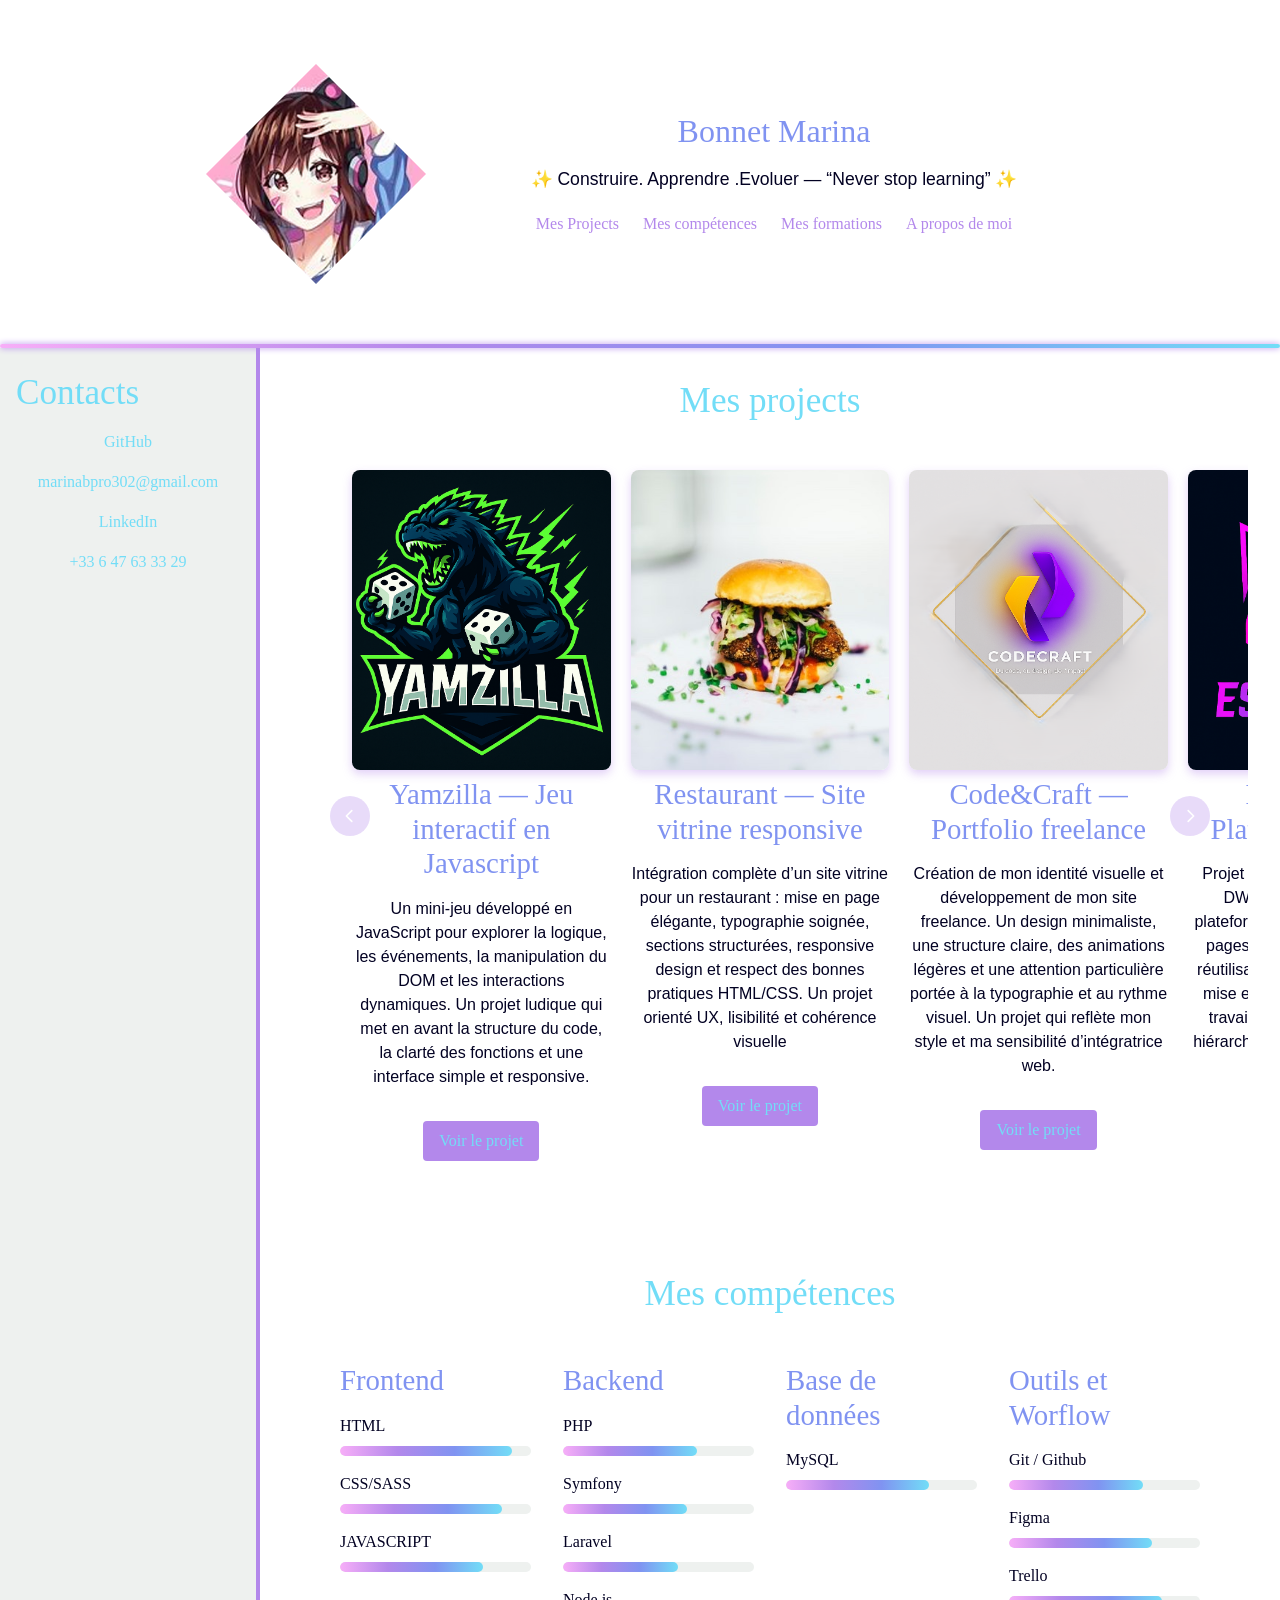
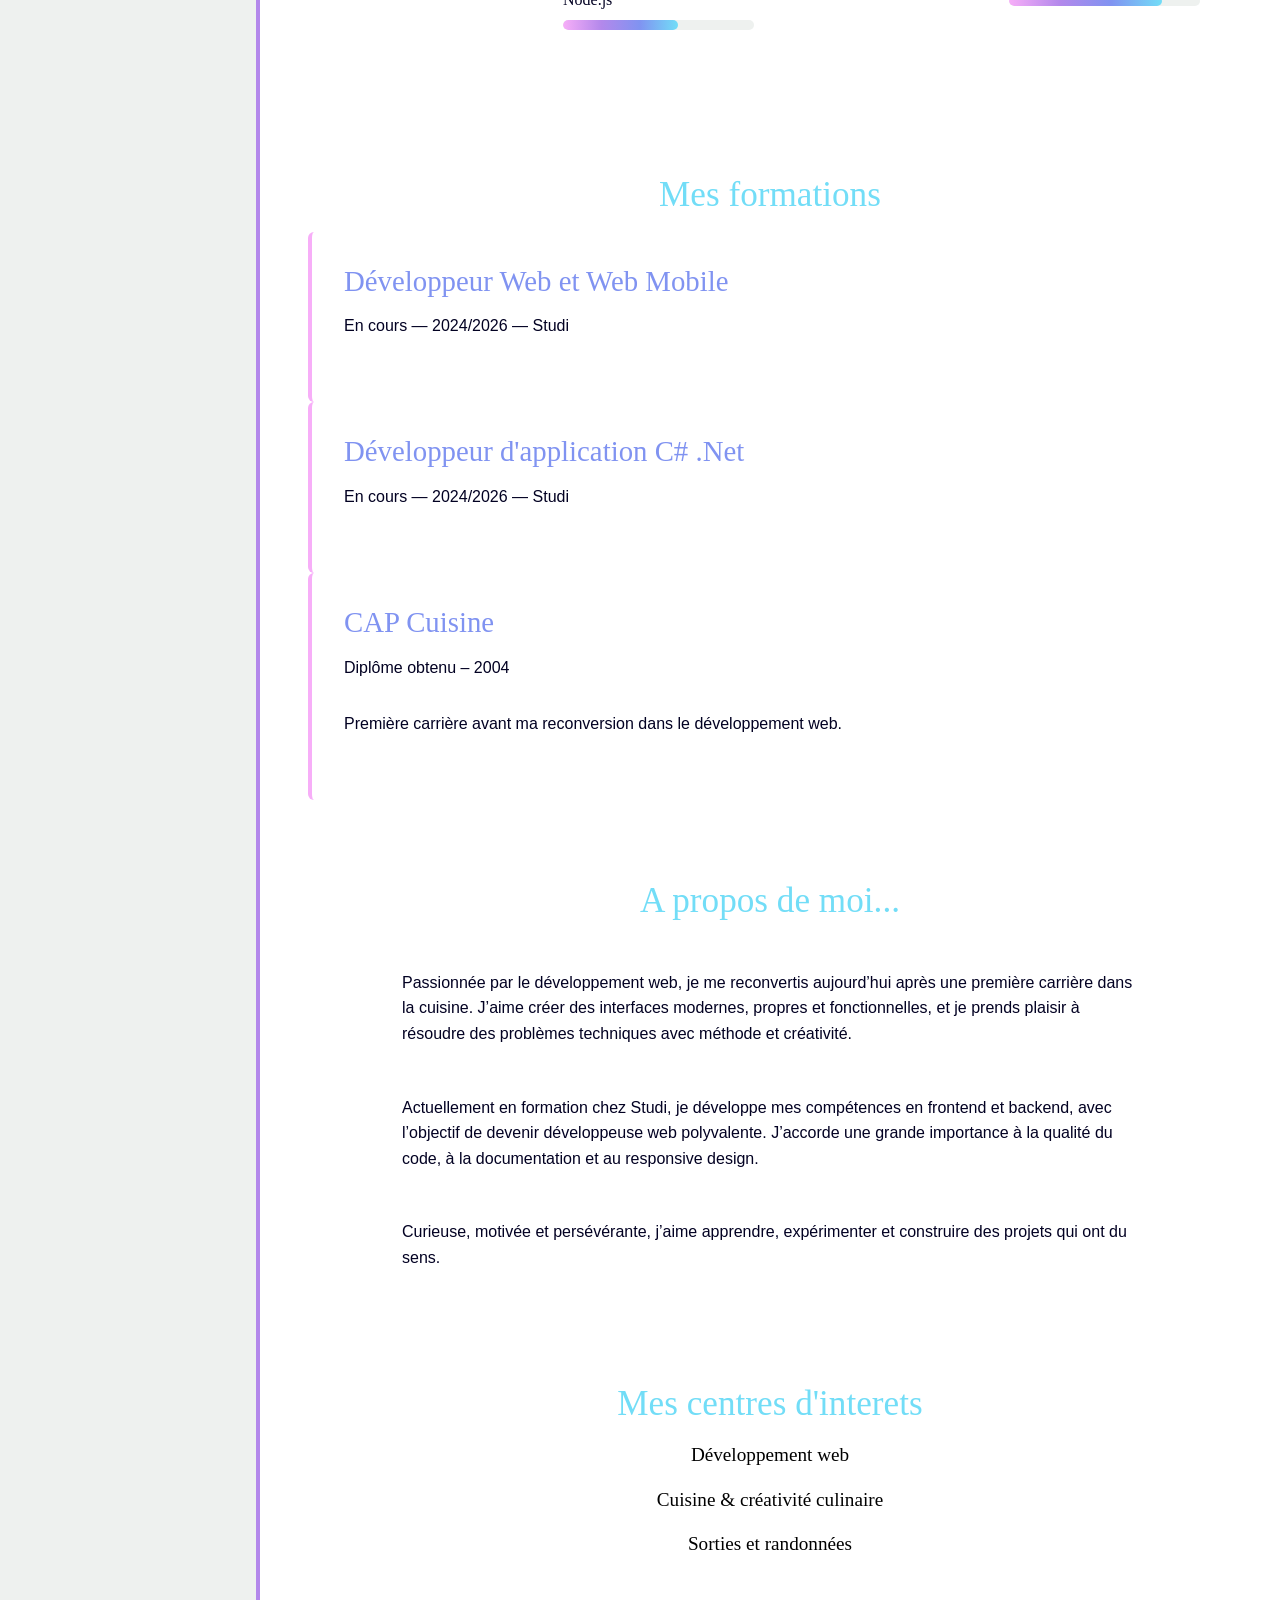
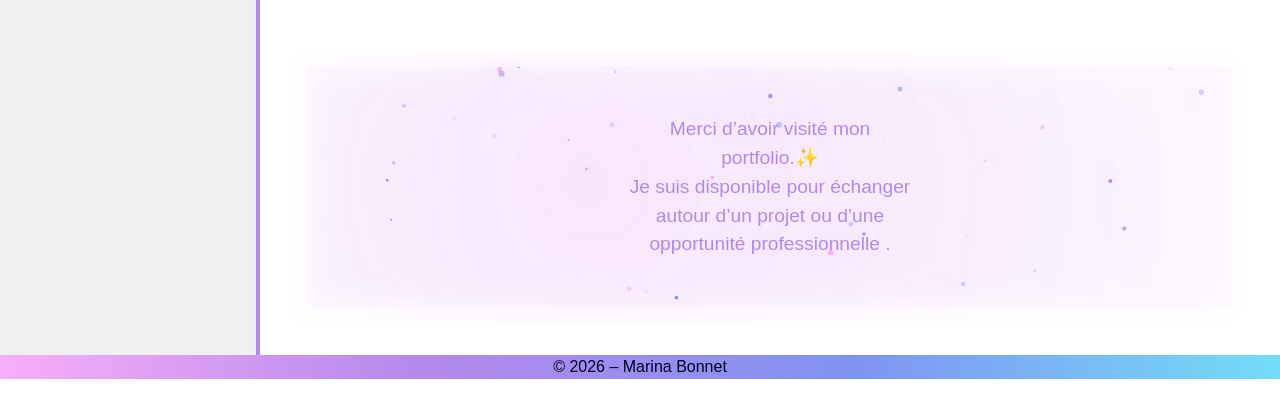
==== commit b60ec7d1: "Déplacement du portfolio à la racine pour Github pages" ====
--- a/index.html
+++ b/index.html
@@ -1,420 +1,250 @@
 <!DOCTYPE html>
 <html lang="en">
-  <head>
-    <meta charset="UTF-8" />
-    <meta name="viewport" content="width=device-width, initial-scale=1.0" />
-    <title>Portfolio Marina Bonnet</title>
-    <link
-      rel="stylesheet"
-      href="https://cdnjs.cloudflare.com/ajax/libs/font-awesome/6.6.0/css/all.min.css"
-      integrity="sha512-Kc323vGBEqzTmouAECnVceyQqyqdsSiqLQISBL29aUW4U/M7pSPA/gEUZQqv1cwx4OnYxTxve5UMg5GT6L4JJg=="
-      crossorigin="anonymous"
-      referrerpolicy="no-referrer"
-    />
-    <link rel="stylesheet" href="/styles/css/main.css" />
-  </head>
-  <body>
-    <!-- start header  -->
-    <header class="header-website">
-      <nav class="navbar">
-        <!-- <img/icone>  -->
-        <div class="logo">logo</div>
-        <div class="menu">
-          <label class="btn btn-secondary menu-input-label" for="menu-toggle"
-            ><i class="fa-solid fa-bars"></i
-          ></label>
-          <input
-            type="checkbox"
-            id="menu-toggle"
-            class="menu-input"
-            title="Toggle Menu"
-          />
-          <div class="dropdown-menu">
-            <ul class="nav-links">
-              <li class="nav-link"><a href="#presentation">Présentation</a></li>
-              <li class="nav-link"><a href="#competences">Compétences</a></li>
-              <li class="nav-link"><a href="#experiences">Expériences</a></li>
-              <li class="nav-link"><a href="#blog">Blog</a></li>
-              <li class="nav-link"><a href="#contact">Contactez-moi</a></li>
-            </ul>
-          </div>
+
+<head>
+    <meta charset="UTF-8">
+    <meta name="viewport" content="width=device-width, initial-scale=1.0">
+    <title>Portfolio</title>
+    <link rel="shortcut icon" href="">
+    <link rel="stylesheet" href="assets/css/main.css">
+</head>
+
+<body>
+    <!-- header ,navigation et photo de profile-->
+    <header class="header">
+        <div class="header__content">
+            <h1>Bonnet Marina</h1>
+            <!--slogan accroche -->
+            <p>✨ Construire. Apprendre .Evoluer — “Never stop learning” ✨</p>
+            <nav class="header__nav">
+                <ul>
+                    <li><a href="#projects"> Mes Projects</a></li>
+                    <li><a href="#skills">Mes compétences</a></li>
+                    <li><a href="#formations">Mes formations</a></li>
+                    <li><a href="#about">A propos de moi</a></li>
+                </ul>
+            </nav>
         </div>
-      </nav>
+        <div class="profile-diamond">
+            <img src="assets/images/image_manga.jpg" alt="photo de profile" class="logo">
+        </div>
     </header>
     <main>
-      <!-- Premiere section  -->
-      <section class="section-display left-text-content" id="presentation">
-        <article class="text-content">
-          <h1 class="title">
-            Bonjour à tous , je m'apelle Marina
-            <picture class="emoji-gif">
-              <source
-                srcset="
-                  https://fonts.gstatic.com/s/e/notoemoji/latest/26a1/512.webp
-                "
-                type="image/webp"
-              />
-              <img
-                src="https://fonts.gstatic.com/s/e/notoemoji/latest/26a1/512.gif"
-                alt="⚡"
-              />
-            </picture>
-          </h1>
-          <p class="paragraph">
-            Développeuse passionné ayant une éxperience du développent full
-            stack
-            <span class="animate-fusee">
-              <picture class="emoji-gif">
-                <source
-                  srcset="
-                    https://fonts.gstatic.com/s/e/notoemoji/latest/1f680/512.webp
-                  "
-                  type="image/webp"
-                />
-                <img
-                  src="https://fonts.gstatic.com/s/e/notoemoji/latest/1f680/512.gif"
-                  alt="🚀"
-                /> </picture
-            ></span>
-            et des notions Gaming,j'ai une expérience en construction de site
-            web et mobile avec Javascript/Nodejs et beaucoup d'autre librairies
-            et framework
-          </p>
-          <div class="socials">
-            <!-- icone social  -->
-          </div>
-          <div class="action-div">
-            <button class="btn btn-primary">Contactez-moi</button>
-            <button class="btn btn-primary">Mon CV</button>
-            <!-- <button class="btn btn-secondary">CV</button> -->
-            <!-- <button class="btn btn-gray">CV</button> -->
-            <!-- <button class="btn btn-lightgray">CV</button> -->
-            <!-- <button class="btn btn-dark">CV</button> -->
-            <!-- <button class="btn btn-accent">CV</button>  -->
-          </div>
-        </article>
-        <div class="illustration">
-          <img
-            src="/styles/css/img/presentations.jpg"
-            alt="image gif personnage devant un bureau"
-          />
+        <!--section a gauche  du aside en desktop -->
+        <aside class="contact">
+            <!--contacts et liens en colomne verticale a gauche-->
+            <button class="contact__toggle">Contacts</button>
+            <h2>Contacts</h2>
+            <ul class="contact__list">
+                <li><a href="https://github.com/MarinaBonnet" target="_blank">GitHub</a></li>
+                <li><a href="mailto:marinabpro302@gmail.com">marinabpro302@gmail.com</a></li>
+                <li><a href="https://www.linkedin.com/in/marina-bonnet-486b343aa/" target="_blank">LinkedIn</a></li>
+                <li><a href="tel:+33647633329">+33 6 47 63 33 29</a></li>
+            </ul>
+        </aside>
+        <div class="content">
+            <!--Section projets -->
+            <section class="projects" id="projects">
+                <!--carrousel des projets avec titre au survol JS-->
+                <h2>Mes projects</h2>
+                <div class="carousel">
+                    <button class="carousel__button carousel__button--prev">
+                        <svg width="20" height="20" viewBox="0 0 20 20" fill="none">
+                            <path d="M12 4L6 10L12 16" stroke="white" stroke-width="1.8" stroke-linecap="round"
+                                stroke-linejoin="round" />
+                        </svg>
+                    </button>
+                    <div class="carousel__track">
+                        <article class="project-card">
+                            <img src="assets/images/logo.png" alt="Projet 1">
+                            <h3>Yamzilla — Jeu interactif en Javascript</h3>
+                            <p>Un mini‑jeu développé en JavaScript pour explorer la logique, les événements, la
+                                manipulation du DOM et les interactions dynamiques. Un projet ludique qui met en avant
+                                la structure du code, la clarté des fonctions et une interface simple et responsive.</p>
+                            <a href="https://marinabonnet.github.io/Yamzilla/" class="btn" target="_blank">Voir le
+                                projet</a>
+                        </article>
+                        <article class="project-card">
+                            <img src="assets/images/burger.jpg" alt="Projet 2">
+                            <h3>Restaurant — Site vitrine responsive</h3>
+                            <p>Intégration complète d’un site vitrine pour un restaurant : mise en page élégante,
+                                typographie soignée, sections structurées, responsive design et respect des bonnes
+                                pratiques HTML/CSS. Un projet orienté UX, lisibilité et cohérence visuelle</p>
+                            <a href="https://marinabonnet.github.io/ProjetRestaurant/" class="btn" target="_blank">Voir
+                                le projet</a>
+                        </article>
+                        <article class="project-card">
+                            <img src="assets/images/logocodecraft.png" alt="Projet 3">
+                            <h3>Code&Craft — Portfolio freelance</h3>
+                            <p>Création de mon identité visuelle et développement de mon site freelance. Un design
+                                minimaliste, une structure claire, des animations légères et une attention particulière
+                                portée à la typographie et au rythme visuel. Un projet qui reflète mon style et ma
+                                sensibilité d’intégratrice web.</p>
+                            <a href="https://marinabonnet.github.io/ProjetWebAgency/" class="btn" target="_blank">Voir
+                                le projet</a>
+                        </article>
+                        <article class="project-card">
+                            <img src="assets/images/logoManette.png" alt="Projet 4">
+                            <h3>Esportify — Plateforme e-sport</h3>
+                            <p>Projet ECF complet (Titre RNCP DWWM): intégration d’une plateforme dédiée à l’e‑sport,
+                                avec pages
+                                structurées, composants réutilisables, responsive design et mise en avant des contenus.
+                                Un travail axé sur la cohérence, la hiérarchie visuelle et l’accessibilité.</p>
+                            <a href="https://github.com/MarinaBonnet/-ECF-Esportify/tree/main/plateforme" class="btn"
+                                target="_blank">Voir le projet</a>
+                        </article>
+                    </div>
+                    <button class="carousel__button carousel__button--next">
+                        <svg width="20" height="20" viewBox="0 0 20 20" fill="none">
+                            <path d="M8 4L14 10L8 16" stroke="white" stroke-width="1.8" stroke-linecap="round"
+                                stroke-linejoin="round" />
+                        </svg>
+                    </button>
+                </div>
+            </section>
+            <!--Séction compétences-->
+            <section id="skills">
+
+                <h2>Mes compétences</h2>
+                <div class="skills-grid">
+                    <div class="skills-category">
+                        <h3>Frontend</h3>
+
+                        <div class="skill">
+                            <span class="skill-name">HTML</span>
+                            <div class="skill-bar">
+                                <div class="skill-progress" style="width: 90%;"></div>
+                            </div>
+                        </div>
+                        <div class="skill">
+                            <span class="skill-name">CSS/SASS</span>
+                            <div class="skill-bar">
+                                <div class="skill-progress" style="width: 85%;"></div>
+                            </div>
+                        </div>
+                        <div class="skill">
+                            <span class="skill-name">JAVASCRIPT</span>
+                            <div class="skill-bar">
+                                <div class="skill-progress" style="width: 75%;"></div>
+                            </div>
+                        </div>
+                    </div>
+                    <div class="skills-category">
+                        <h3>Backend</h3>
+                        <div class="skill">
+                            <span class="skill-name">PHP</span>
+                            <div class="skill-bar">
+                                <div class="skill-progress" style="width: 70%;"></div>
+                            </div>
+                        </div>
+                        <div class="skill">
+                            <span class="skill-name">Symfony</span>
+                            <div class="skill-bar">
+                                <div class="skill-progress" style="width: 65%;"></div>
+                            </div>
+                        </div>
+                        <div class="skill">
+                            <span class="skill-name">Laravel</span>
+                            <div class="skill-bar">
+                                <div class="skill-progress" style="width: 60%;"></div>
+                            </div>
+                        </div>
+                        <div class="skill">
+                            <span class="skill-name">Node.js</span>
+                            <div class="skill-bar">
+                                <div class="skill-progress" style="width: 60%;"></div>
+                            </div>
+                        </div>
+                    </div>
+                    <div class="skills-category">
+                        <h3>Base de données</h3>
+                        <div class="skill">
+                            <span class="skill-name">MySQL</span>
+                            <div class="skill-bar">
+                                <div class="skill-progress" style="width: 75%;"></div>
+                            </div>
+                        </div>
+                    </div>
+                    <div class="skills-category">
+                        <h3>Outils et Worflow</h3>
+                        <div class="skill">
+                            <span class="skill-name">Git / Github</span>
+                            <div class="skill-bar">
+                                <div class="skill-progress" style="width: 70%;"></div>
+                            </div>
+                        </div>
+                        <div class="skill">
+                            <span class="skill-name">Figma</span>
+                            <div class="skill-bar">
+                                <div class="skill-progress" style="width: 75%;"></div>
+                            </div>
+                        </div>
+                        <div class="skill">
+                            <span class="skill-name">Trello</span>
+                            <div class="skill-bar">
+                                <div class="skill-progress" style="width: 80%;"></div>
+                            </div>
+                        </div>
+                    </div>
+                </div>
+
+            </section>
+            <!--Sections formation diplomes-->
+            <section id="formations">
+                <h2>Mes formations</h2>
+                <div class="education-item">
+                    <h3>Développeur Web et Web Mobile</h3>
+                    <p> En cours — 2024/2026 — Studi </p>
+                </div>
+                <div class="education-item">
+                    <h3>Développeur d'application C# .Net </h3>
+                    <p> En cours — 2024/2026 — Studi </p>
+                </div>
+                <div class="education-item">
+                    <h3>CAP Cuisine</h3>
+                    <p>Diplôme obtenu – 2004</p>
+                    <p>Première carrière avant ma reconversion dans le développement web.</p>
+                </div>
+            </section>
+            <!--Section à propos de moi -->
+            <section id="about">
+                <h2>A propos de moi...</h2>
+                <div class="about-content">
+                    <p> Passionnée par le développement web, je me reconvertis aujourd’hui après une première carrière
+                        dans la cuisine. J’aime créer des interfaces modernes, propres et fonctionnelles, et je prends
+                        plaisir à résoudre des problèmes techniques avec méthode et créativité. </p>
+                    <p> Actuellement en formation chez Studi, je développe mes compétences en frontend et backend, avec
+                        l’objectif de devenir développeuse web polyvalente. J’accorde une grande importance à la qualité
+                        du code, à la documentation et au responsive design. </p>
+                    <p> Curieuse, motivée et persévérante, j’aime apprendre, expérimenter et construire des projets qui
+                        ont du sens. </p>
+                </div>
+            </section>
+            <!--Section mes centre d'interets-->
+            <section id="interets">
+                <h2>Mes centres d'interets</h2>
+                <ul>
+                    <li>Développement web</li>
+                    <li>Cuisine & créativité culinaire</li>
+                    <li>Sorties et randonnées</li>
+                </ul>
+            </section>
+            <!--Section de cloture -->
+            <section id="closing">
+                <div class="cosmic-comet">
+                    <canvas id="cometCanvas"></canvas>
+                    <p class="closing-txt">Merci d’avoir visité mon portfolio.✨<br>
+                        Je suis disponible pour échanger autour d’un projet ou d’une opportunité professionnelle .</p>
+                </div>
+            </section>
         </div>
-      </section>
-      <section class="section-display right-text-content" id="stack-technique">
-        <article class="text-content">
-          <h2 class="title">
-            Stack technique
-            <picture class="emoji-gif">
-              <source
-                srcset="
-                  https://fonts.gstatic.com/s/e/notoemoji/latest/270f_fe0f/512.webp
-                "
-                type="image/webp"
-              />
-              <img
-                src="https://fonts.gstatic.com/s/e/notoemoji/latest/270f_fe0f/512.gif"
-                alt="✏"
-              />
-            </picture>
-          </h2>
-          <p class="paragraph">
-            Voici les technologie que j'utilise au quotidien :
-          </p>
-          <div class="competences-icons">
-            <i class="fa-brands fa-html5"></i>
-            <i class="fa-brands fa-css3-alt"></i>
-            <i class="fa-brands fa-square-js"></i>
-            <i class="fa-brands fa-node-js"></i>
-            <i class="fa-brands fa-vuejs"></i>
-          </div>
-        </article>
-        <div class="illustration">
-          <img src="/styles/css/img/maitrise.jpg" alt="Compétences" />
-        </div>
-      </section>
-      <section class="section-display left-text-content" id="competences">
-        <article class="text-content">
-          <h2 class="title">
-            Mes compétences
-            <picture class="emoji-gif">
-              <source
-                srcset="
-                  https://fonts.gstatic.com/s/e/notoemoji/latest/1f48e/512.webp
-                "
-                type="image/webp"
-              />
-              <img
-                src="https://fonts.gstatic.com/s/e/notoemoji/latest/1f48e/512.gif"
-                alt="💎"
-              />
-            </picture>
-          </h2>
-          <p class="paragraph">Voici mes compétences :</p>
-          <div class="competences-bars">
-            <div class="competence-bar">
-              <div class="competence-bar-title">HTML</div>
-              <div class="competence-bar-bar">
-                <div class="competence-bar-bar-fill" style="width: 90%"></div>
-              </div>
-            </div>
-            <div class="competence-bar">
-              <div class="competence-bar-title">CSS</div>
-              <div class="competence-bar-bar">
-                <div class="competence-bar-bar-fill" style="width: 80%"></div>
-              </div>
-            </div>
-            <div class="competence-bar">
-              <div class="competence-bar-title">JS</div>
-              <div class="competence-bar-bar">
-                <div class="competence-bar-bar-fill" style="width: 70%"></div>
-              </div>
-            </div>
-            <div class="competence-bar">
-              <div class="competence-bar-title">Vue.js</div>
-              <div class="competence-bar-bar">
-                <div class="competence-bar-bar-fill" style="width: 50%"></div>
-              </div>
-            </div>
-          </div>
-        </article>
-        <div class="illustration">
-          <img src="/styles/css/img/compétences.jpg" alt="Compétences" />
-        </div>
-      </section>
-      <section class="section-display full-text-content" id="diplomes">
-        <div class="text-content">
-          <h2 class="title">
-            Mes diplômes
-            <picture class="emoji-gif">
-              <source
-                srcset="
-                  https://fonts.gstatic.com/s/e/notoemoji/latest/1f393/512.webp
-                "
-                type="image/webp"
-              />
-              <img
-                src="https://fonts.gstatic.com/s/e/notoemoji/latest/1f393/512.gif"
-                alt="🎓"
-              />
-            </picture>
-          </h2>
-        </div>
-        <article class="diplome">
-          <img class="diplome-logo" src="img/studi.png" alt="logo-studi" />
-          <div class="diplome-content">
-            <h3 class="diplome-title">L3 - Développeur web et mobile</h3>
-            <div class="diplome-subtitle">Studi</div>
-            <div class="diplome-date">2024 - 2025</div>
-            <div class="diplome-description">
-              Lorem ipsum dolor sit amet consectetur adipisicing elit. Tenetur
-              ex doloribus odit optio temporibus harum quae consequatur aut?
-              Dolorum, ipsum dolore sed adipisci voluptate natus dolores nostrum
-              tenetur officia cum.
-            </div>
-          </div>
-        </article>
-        <article class="diplome">
-          <img
-            class="diplome-logo"
-            src="/styles/css/img/studi_logo.jpeg"
-            alt="logo-studi"
-          />
-          <div class="diplome-content">
-            <h3 class="diplome-title">L2 - Développeur web</h3>
-            <div class="diplome-subtitle">Studi</div>
-            <div class="diplome-date">2022 - 2024</div>
-            <div class="diplome-description">
-              Lorem ipsum dolor sit amet consectetur adipisicing elit. Tenetur
-              ex doloribus odit optio temporibus harum quae consequatur aut?
-              Dolorum, ipsum dolore sed adipisci voluptate natus dolores nostrum
-              tenetur officia cum.
-            </div>
-          </div>
-        </article>
-      </section>
-      <section class="section-display full-text-content" id="experiences">
-        <div class="text-content">
-          <h2 class="title">
-            Mes experiences
-            <picture class="emoji-gif">
-              <source
-                srcset="
-                  https://fonts.gstatic.com/s/e/notoemoji/latest/1f3a2/512.webp
-                "
-                type="image/webp"
-              />
-              <img
-                src="https://fonts.gstatic.com/s/e/notoemoji/latest/1f3a2/512.gif"
-                alt="🎢"
-                width="32"
-                height="32"
-              />
-            </picture>
-          </h2>
-        </div>
-        <div class="experiences">
-          <article class="experience">
-            <div class="experience-header">
-              <h3 class="experience-title">Studi</h3>
-              <img
-                class="experience-logo"
-                src="img/studi.png"
-                alt="logo-studi"
-              />
-            </div>
-            <div class="experience-content">
-              <div class="experience-subtitle">Développeur Full Stack</div>
-              <div class="experience-date">2024 - 2025</div>
-              <div class="experience-description">
-                Lorem ipsum dolor, sit amet consectetur adipisicing elit.
-                Repellat, consectetur mollitia corrupti aliquid impedit vero
-                animi maxime reprehenderit totam autem saepe itaque excepturi
-                neque blanditiis accusamus cupiditate repudiandae voluptatem
-                cumque?
-              </div>
-            </div>
-          </article>
-          <article class="experience">
-            <div class="experience-header">
-              <h3 class="experience-title">Studi</h3>
-              <img
-                class="experience-logo"
-                src="/styles/css/img/studi_logo.jpeg"
-                alt="logo-studi"
-              />
-            </div>
-            <div class="experience-content">
-              <div class="experience-subtitle">Développeur Full Stack</div>
-              <div class="experience-date">2024 - 2025</div>
-              <div class="experience-description">
-                Lorem ipsum dolor, sit amet consectetur adipisicing elit.
-                Repellat, consectetur mollitia corrupti aliquid impedit vero
-                animi maxime reprehenderit totam autem saepe itaque excepturi
-                neque blanditiis accusamus cupiditate repudiandae voluptatem
-                cumque?
-              </div>
-            </div>
-          </article>
-          <article class="experience">
-            <div class="experience-header">
-              <h3 class="experience-title">Studi</h3>
-              <img
-                class="experience-logo"
-                src="img/studi.png"
-                alt="logo-studi"
-              />
-            </div>
-            <div class="experience-content">
-              <div class="experience-subtitle">Développeur Full Stack</div>
-              <div class="experience-date">2024 - 2025</div>
-              <div class="experience-description">
-                Lorem ipsum dolor, sit amet consectetur adipisicing elit.
-                Repellat, consectetur mollitia corrupti aliquid impedit vero
-                animi maxime reprehenderit totam autem saepe itaque excepturi
-                neque blanditiis accusamus cupiditate repudiandae voluptatem
-                cumque?
-              </div>
-            </div>
-          </article>
-        </div>
-      </section>
-      <section class="section-display full-text-content" id="blog">
-        <div class="text-content">
-          <h2 class="title">
-            Blog
-            <picture class="emoji-gif">
-              <source
-                srcset="
-                  https://fonts.gstatic.com/s/e/notoemoji/latest/1f388/512.webp
-                "
-                type="image/webp"
-              />
-              <img
-                src="https://fonts.gstatic.com/s/e/notoemoji/latest/1f388/512.gif"
-                alt="🎈"
-              />
-            </picture>
-          </h2>
-          <p>
-            Lorem ipsum dolor sit amet consectetur adipisicing elit. Eum ea
-            dolor, eos, non minus quos cum corporis voluptas nihil corrupti
-            earum accusamus repellat aliquid voluptatem laudantium minima, omnis
-            quaerat adipisci.
-          </p>
-          <section class="list-blog">
-            <a href="https://google.com">
-              <article class="blog">
-                <h4>Lorem ipsum dolor sit amet.</h4>
-                <p>
-                  Lorem ipsum dolor sit amet consectetur adipisicing elit. Eum
-                  ea dolor, eos, non minus quos cum corporis voluptas nihil
-                  corrupti earum accusamus repellat aliquid voluptatem
-                  laudantium minima, omnis quaerat adipisci.
-                </p>
-                <div href="google.com" class="link-blog">
-                  <i class="fa-solid fa-arrow-right"></i>
-                </div>
-              </article>
-            </a>
-            <a href="https://google.com">
-              <article class="blog">
-                <h4>Lorem ipsum dolor sit amet.</h4>
-                <p>
-                  Lorem ipsum dolor sit amet consectetur adipisicing elit. Eum
-                  ea dolor, eos, non minus quos cum corporis voluptas nihil
-                  corrupti earum accusamus repellat aliquid voluptatem
-                  laudantium minima, omnis quaerat adipisci.
-                </p>
-                <div href="google.com" class="link-blog">
-                  <i class="fa-solid fa-arrow-right"></i>
-                </div>
-              </article>
-            </a>
-          </section>
-        </div>
-      </section>
     </main>
-    <footer>
-      <!-- footer  -->
-      <div class="credits">
-        <span>
-          Made with
-          <picture>
-            <source
-              srcset="
-                https://fonts.gstatic.com/s/e/notoemoji/latest/1f49c/512.webp
-              "
-              type="image/webp"
-            />
-            <img
-              src="https://fonts.gstatic.com/s/e/notoemoji/latest/1f49c/512.gif"
-              alt="💜"
-              width="32"
-              height="32"
-            />
-          </picture>
-          by Marina Bonnet
-        </span>
-      </div>
+    <!--Footer-->
+    <footer class="footer">
+        <p>© 2026 – Marina Bonnet</p>
     </footer>
-    <div id="loader">
-      <div class="loader"></div>
-    </div>
-    <a id="goToTop" class="btn btn-primary" href="#">
-      <picture>
-        <source
-          srcset="
-            https://fonts.gstatic.com/s/e/notoemoji/latest/261d_1f3fc/512.webp
-          "
-          type="image/webp"
-        />
-        <img
-          src="https://fonts.gstatic.com/s/e/notoemoji/latest/261d_1f3fc/512.gif"
-          alt="☝"
-          width="32"
-          height="32"
-        />
-      </picture>
-    </a>
-  </body>
-</html>
+
+    <script type="module" src="assets/js/main.js"></script>
+</body>
+
+</html>
--- a/assets/css/main.css
+++ b/assets/css/main.css
@@ -0,0 +1,726 @@
+@charset "UTF-8";
+/* Mixin responsive version 1
+header {
+  padding: 3rem;
+
+  @include respond(md) {
+    padding: 1.5rem;
+  }
+}
+*/
+/* version 2 mixin mobil first
+h1 {
+  font-size: 2rem;
+
+  @include mq(md) {
+    font-size: 3rem;
+  }
+}
+*/
+/*Version 3 ultra simple
+nav ul {
+  display: flex;
+
+  @include max(768px) {
+    flex-direction: column;
+  }
+}
+*/
+/* LORA — Regular */
+@font-face {
+  font-family: "Lora";
+  src: url("../fonts/lora/static/Lora-Regular.ttf") format("truetype");
+  font-weight: 400;
+  font-style: normal;
+  font-display: swap;
+}
+/* LORA — Bold */
+@font-face {
+  font-family: "Lora";
+  src: url("../fonts/lora/static/Lora-Bold.ttf") format("truetype");
+  font-weight: 700;
+  font-style: normal;
+  font-display: swap;
+}
+/* LORA — Italic */
+@font-face {
+  font-family: "Lora";
+  src: url("../fonts/lora/static/Lora-Italic.ttf") format("truetype");
+  font-weight: 400;
+  font-style: italic;
+  font-display: swap;
+}
+@font-face {
+  font-family: "Playwrite IN Guides";
+  src: url("../fonts/playwrite/PlaywriteINGuides-Regular.ttf") format("truetype");
+  font-weight: 400;
+  font-style: normal;
+  font-display: swap;
+}
+/* ------------------------------
+   RESET CSS — Universel & Pro
+--------------------------------*/
+/* 1) Remove default margins & paddings */
+*,
+*::before,
+*::after {
+  margin: 0;
+  padding: 0;
+  box-sizing: border-box;
+}
+
+/* 2) Smooth font rendering */
+html {
+  -webkit-font-smoothing: antialiased;
+  -moz-osx-font-smoothing: grayscale;
+}
+
+/* 3) Remove default list styles */
+ul,
+ol {
+  list-style: none;
+}
+
+/* 4) Remove default link styles */
+a {
+  text-decoration: none;
+  color: inherit;
+}
+
+/* 5) Remove default image styles */
+svg {
+  display: inline;
+  max-width: 100%;
+}
+
+/* 6) Buttons inherit font */
+button,
+input,
+textarea,
+select {
+  font: inherit;
+  border: none;
+  background: none;
+}
+
+/* 7) Remove textarea resize handle (optional) */
+textarea {
+  resize: none;
+}
+
+/* 8) Body defaults */
+body {
+  min-height: 100vh;
+  line-height: 1.5;
+  overflow-x: hidden;
+}
+
+/* 9) Headings inherit font-weight ( gères dans le design) */
+h1,
+h2,
+h3,
+h4,
+h5,
+h6 {
+  font-weight: inherit;
+  line-height: 1.2;
+}
+
+/* -----------------------------------
+   TYPOGRAPHY — Titres & paragraphes
+------------------------------------ */
+h1,
+h2,
+h3,
+h4,
+h5,
+h6 {
+  font-family: "Lora", serif;
+  color: #8093f1;
+  line-height: 1.2;
+  margin-bottom: 1rem;
+}
+
+h1 {
+  font-size: 3rem;
+  color: #8093f1;
+}
+
+h2 {
+  font-size: 2.2rem;
+  color: #72ddf7;
+}
+
+h3 {
+  font-size: 1.8rem;
+}
+
+p {
+  font-family: "Playwrite IN Guides", sans-serif;
+  font-size: 1rem;
+  margin-bottom: 2rem;
+  color: #020122;
+}
+
+span {
+  font-family: "Lora", serif;
+  font-size: 1rem;
+  margin-bottom: 2rem;
+  color: #020122;
+}
+
+/* Accentuation */
+strong {
+  color: #f7aef8;
+  font-weight: 600;
+}
+
+/* -----------------------------------
+   LAYOUT — Structure & sections
+------------------------------------ */
+main {
+  max-width: 100%;
+  overflow-x: hidden;
+  padding-bottom: 80px;
+  min-height: 100vh;
+}
+
+.content {
+  width: 100%;
+  max-width: 100%;
+  overflow-x: hidden;
+  padding: 1rem;
+  padding-bottom: 3rem;
+}
+
+section {
+  max-width: 100%;
+  overflow-x: hidden;
+  padding-bottom: 4rem;
+  box-sizing: border-box;
+  display: block;
+}
+
+/* ----------- DESKTOP & TABLETTE ----------- */
+@media (min-width: 768px) {
+  /* Structure principale */
+  main {
+    display: flex;
+    align-items: stretch;
+    padding-bottom: 0;
+    min-height: 100vh;
+  } /* Sidebar / Aside */
+  aside.contact {
+    width: 260px;
+    position: sticky;
+    top: 0;
+    flex-shrink: 0;
+    overflow-y: auto;
+    padding: 1.5rem 1rem;
+    box-sizing: border-box;
+  }
+  /* Contenu principal */
+  .content {
+    flex: 1;
+    min-width: 0;
+    padding: 2rem;
+  }
+}
+/*-------- Header & Navigation (mobile-first) -------*/
+.header {
+  padding: 2rem 0.5rem;
+  min-height: 280px;
+  text-align: center;
+  display: flex;
+  flex-direction: column;
+  align-items: center;
+  position: relative;
+  z-index: 1;
+  max-width: 100vw;
+}
+.header::after {
+  content: "";
+  position: absolute;
+  bottom: 0;
+  left: 0;
+  width: 100%;
+  height: 4px;
+  background: linear-gradient(90deg, #f7aef8, #b388eb, #8093f1, #72ddf7);
+  box-shadow: 0 0 6px #b388eb;
+  border-radius: 3px;
+  z-index: 1;
+}
+.header__content {
+  max-width: 600px;
+  overflow-x: hidden;
+}
+.header__content h1 {
+  font-size: 2rem;
+  margin-bottom: 1rem;
+}
+.header__content p {
+  font-size: 1.1rem;
+  margin-bottom: 1.2rem;
+}
+.header__content .header__nav ul {
+  display: grid;
+  grid-template-columns: repeat(2, 1fr);
+  gap: 0.5rem 1rem;
+  list-style: none;
+  padding: 0;
+  margin: 0;
+  text-align: center;
+}
+.header__content li {
+  color: #b388eb;
+}
+
+.profile-diamond {
+  max-width: 100%;
+  width: 200px;
+  height: 200px;
+  top: 180px;
+  left: 50%;
+  transform: translateX(-50%);
+  /*creation d'un losange */
+  clip-path: polygon(50% 0%, 100% 50%, 50% 100%, 0% 50%);
+  position: absolute;
+  z-index: 10;
+}
+
+.profile-diamond .logo {
+  width: 100%;
+  height: auto;
+  object-fit: cover;
+}
+
+/* ----------- Desktop & tablette ----------- */
+@media (min-width: 768px) {
+  /* HEADER EN LIGNE */
+  .header {
+    display: flex;
+    flex-direction: row;
+    align-items: center;
+    justify-content: center;
+    gap: 3rem;
+    padding: 4rem 2rem;
+  }
+  /* IMAGE À GAUCHE */
+  .profile-diamond {
+    position: static;
+    transform: none;
+    width: 220px;
+    height: 220px;
+    flex-shrink: 0;
+    order: 1;
+  }
+  /* TEXTE À DROITE */
+  .header__content {
+    flex: 1;
+    text-align: center;
+    order: 2;
+  }
+  /* NAVIGATION HORIZONTALE — même spécificité que mobile */
+  .header__content .header__nav ul {
+    display: flex;
+    flex-direction: row;
+    justify-content: center;
+    align-items: center;
+    gap: 1.5rem;
+    /* reset du grid propre */
+    grid-template-columns: unset;
+    grid-auto-flow: unset;
+  }
+}
+/* ------------------------------
+   CONTACT — Mobile-first
+   Footer mobile / aside desktop
+--------------------------------*/
+.contact {
+  /* MOBILE = footer simple */
+  position: static;
+  width: 100vw;
+  padding: 1rem;
+  background: #eef1ef;
+  color: #72ddf7;
+  box-sizing: border-box;
+  overflow-x: hidden;
+  max-width: 100vw;
+  /* On enlève la bordure classique */
+  border-top: none;
+  position: relative;
+  /* Gradient animé */
+}
+.contact::before {
+  content: "";
+  position: absolute;
+  top: 0;
+  left: 0;
+  width: 100%;
+  height: 4px;
+  background: linear-gradient(90deg, #f7aef8, #b388eb, #8093f1, #72ddf7, #f7aef8);
+  background-size: 300% 100%;
+  animation: gradientMove 4s linear infinite;
+  box-shadow: 0 0 6px #b388eb;
+}
+
+.contact,
+.contact * {
+  max-width: 100%;
+  overflow-x: hidden;
+}
+
+/* Animation du gradient */
+@keyframes gradientMove {
+  0% {
+    background-position: 0% 50%;
+  }
+  100% {
+    background-position: 300% 50%;
+  }
+}
+/* Le titre est caché en mobile */
+.contact h2 {
+  display: none;
+}
+
+/* Bouton d’ouverture mobile */
+.contact__toggle {
+  display: block;
+  width: 100%;
+  background: none;
+  border: none;
+  color: #b388eb;
+  font-size: 2rem;
+  text-align: center;
+  cursor: pointer;
+}
+
+/* Liste des liens (fermée par défaut) */
+.contact__list {
+  display: none;
+  flex-direction: column;
+  text-align: center;
+  gap: 0.5rem;
+  width: 100%;
+  max-width: 100%;
+  overflow-x: hidden;
+  padding-top: 0.5rem;
+}
+
+@media (max-width: 767px) {
+  .contact {
+    position: fixed;
+    bottom: 0;
+    left: 0;
+    width: 100vw;
+    margin-top: 0;
+    max-width: 100vw;
+    overflow: hidden;
+    z-index: 9999;
+  }
+}
+/* Ouverture mobile */
+.contact.open .contact__list {
+  display: flex;
+}
+
+/* ------------------------------
+   DESKTOP — Sidebar sticky
+--------------------------------*/
+@media (min-width: 768px) {
+  .contact {
+    position: sticky;
+    max-width: 300px;
+    min-height: 200vh;
+    padding: 2rem 1rem;
+    border-right: 4px solid #b388eb;
+  }
+  .contact::before {
+    display: none;
+  }
+  .contact h2 {
+    display: block;
+    margin-bottom: 1rem;
+  }
+  .contact__toggle {
+    display: none;
+  }
+  .contact__list {
+    display: flex !important;
+    flex-direction: column;
+    gap: 1rem;
+    padding-top: 0;
+  }
+}
+.content {
+  position: relative;
+}
+
+.projects {
+  margin-top: 80px;
+  text-align: center;
+}
+
+.carousel {
+  position: relative;
+  width: 100%;
+  max-width: 900px;
+  margin: 0 auto;
+}
+
+.carousel__track {
+  position: relative;
+  display: flex;
+  transition: transform 0.4s ease;
+}
+
+.project-card {
+  min-width: 100%;
+}
+.project-card img {
+  width: 100%;
+  height: 300px;
+  object-fit: cover;
+  border-radius: 8px;
+  box-shadow: 0 4px 10px rgba(179, 136, 235, 0.4);
+}
+.project-card .btn {
+  display: inline-block;
+  padding: 0.5rem 1rem;
+  background: #b388eb;
+  color: #72ddf7;
+  border-radius: 4px;
+  text-decoration: none;
+  transition: 0.3s;
+}
+.project-card .btn:hover {
+  background: rgb(151.1151079137, 92.3381294964, 227.6618705036);
+}
+
+.carousel__button {
+  position: absolute;
+  display: none;
+  background: rgba(179, 136, 235, 0.3);
+  backdrop-filter: blur(2px);
+  border: none;
+  padding: 1rem;
+  border-radius: 50%;
+  width: 30px;
+  height: 30px;
+  padding: 0;
+  top: 50%;
+  cursor: pointer;
+  z-index: 10;
+  transform: translateY(-50%);
+  transition: background 0.3s ease;
+  pointer-events: auto;
+}
+.carousel__button:hover {
+  background: rgba(179, 136, 235, 0.65);
+}
+.carousel__button svg {
+  width: 18px;
+  height: 18px;
+  stroke: white;
+}
+
+@media (min-width: 768px) {
+  .content {
+    flex: 1;
+    min-width: 0;
+  }
+  .projects {
+    margin-top: 0;
+  }
+  .carousel {
+    padding: 2rem;
+  }
+  .carousel__track {
+    display: flex;
+    gap: 20px;
+  }
+  .project-card {
+    min-width: calc(33.33% - 20px);
+  }
+  .carousel__button {
+    display: flex;
+    align-items: center;
+    justify-content: center;
+    width: 40px;
+    height: 40px;
+    top: 50%;
+  }
+  svg {
+    width: 20px;
+    height: 20px;
+  }
+  .carousel__button--prev {
+    left: 10px;
+  }
+  .carousel__button--next {
+    right: 10px;
+  }
+}
+#formations {
+  padding: 1rem;
+  padding-bottom: 4rem;
+}
+#formations h2 {
+  text-align: center;
+  margin-bottom: 1rem;
+}
+#formations .education-item {
+  padding: 2rem;
+  border-left: 4px solid #f7aef8;
+  border-radius: 6px;
+  max-width: 800px;
+}
+
+#skills {
+  padding: 1rem;
+  padding-bottom: 4rem;
+}
+#skills h2 {
+  text-align: center;
+}
+#skills .skills-grid {
+  display: grid;
+  grid-template-columns: 1fr;
+  gap: 2rem;
+}
+#skills .skills-category {
+  margin-bottom: 1rem;
+}
+#skills .skill {
+  margin-bottom: 1rem;
+}
+#skills .skill-name {
+  display: block;
+  margin-bottom: 0.5rem;
+  font-weight: 500;
+}
+#skills .skill-bar {
+  width: 100%;
+  height: 10px;
+  background-color: #eef1ef;
+  border-radius: 50px;
+  overflow: hidden;
+}
+#skills .skill-progress {
+  height: 100%;
+  background: linear-gradient(90deg, #f7aef8, #b388eb, #8093f1, #72ddf7);
+  border-radius: 50px;
+  transition: width 0.6s ease;
+}
+
+@media (min-width: 600px) {
+  #skills .skills-grid {
+    padding: 2rem;
+    grid-template-columns: repeat(2, 1fr);
+  }
+}
+@media (min-width: 1024px) {
+  #skills .skills-grid {
+    grid-template-columns: repeat(4, 1fr);
+  }
+}
+#about {
+  padding: 1rem;
+}
+#about h2 {
+  margin-bottom: 1rem;
+  text-align: center;
+}
+#about .about-content {
+  display: flex;
+  flex-direction: column;
+  gap: 1rem;
+  line-height: 1.6;
+  font-size: 1rem;
+  max-width: 800px;
+}
+
+@media (min-width: 600px) {
+  #about .about-content {
+    margin: 0 auto;
+    padding: 2rem;
+  }
+}
+#interets {
+  padding: 1rem;
+  padding-bottom: 4rem;
+}
+#interets h2 {
+  text-align: center;
+  margin-bottom: 1rem;
+}
+#interets ul {
+  list-style: none;
+  padding: 0;
+  display: flex;
+  flex-direction: column;
+  gap: 1rem;
+  font-size: 1.2rem;
+}
+#interets li {
+  font-family: "Lora", serif;
+  text-align: center;
+}
+
+@media (min-width: 768px) {
+  #interets {
+    padding: 2rem;
+  }
+}
+#closing {
+  text-align: center;
+  margin-top: 60px;
+  padding: 1rem;
+  color: #fff;
+}
+#closing .cosmic-comet {
+  position: relative;
+  width: 100%;
+  height: 240px;
+}
+#closing #cometCanvas {
+  width: 100%;
+  height: 100%;
+  display: block;
+  filter: drop-shadow(0 0 12px #b388eb) drop-shadow(0 0 20px #f7aef8);
+}
+#closing .closing-txt {
+  position: absolute;
+  top: 50%;
+  left: 50%;
+  transform: translate(-50%, -50%);
+  z-index: 20;
+  color: #b388eb;
+  font-size: 1.2rem;
+  text-align: center;
+  pointer-events: none;
+  /* important : le texte ne bloque pas les clics */
+  width: 300px;
+}
+
+@media (min-width: 768px) {
+  .cosmic-comet {
+    height: 280px;
+  }
+  .closing-text {
+    font-size: 1.6rem;
+  }
+}
+.footer {
+  text-align: center;
+  margin: 0;
+  padding-bottom: 50px;
+}
+
+@media (min-width: 768px) {
+  .footer {
+    background: linear-gradient(90deg, #f7aef8, #b388eb, #8093f1, #72ddf7);
+    padding: 0;
+  }
+}/*# sourceMappingURL=main.css.map */
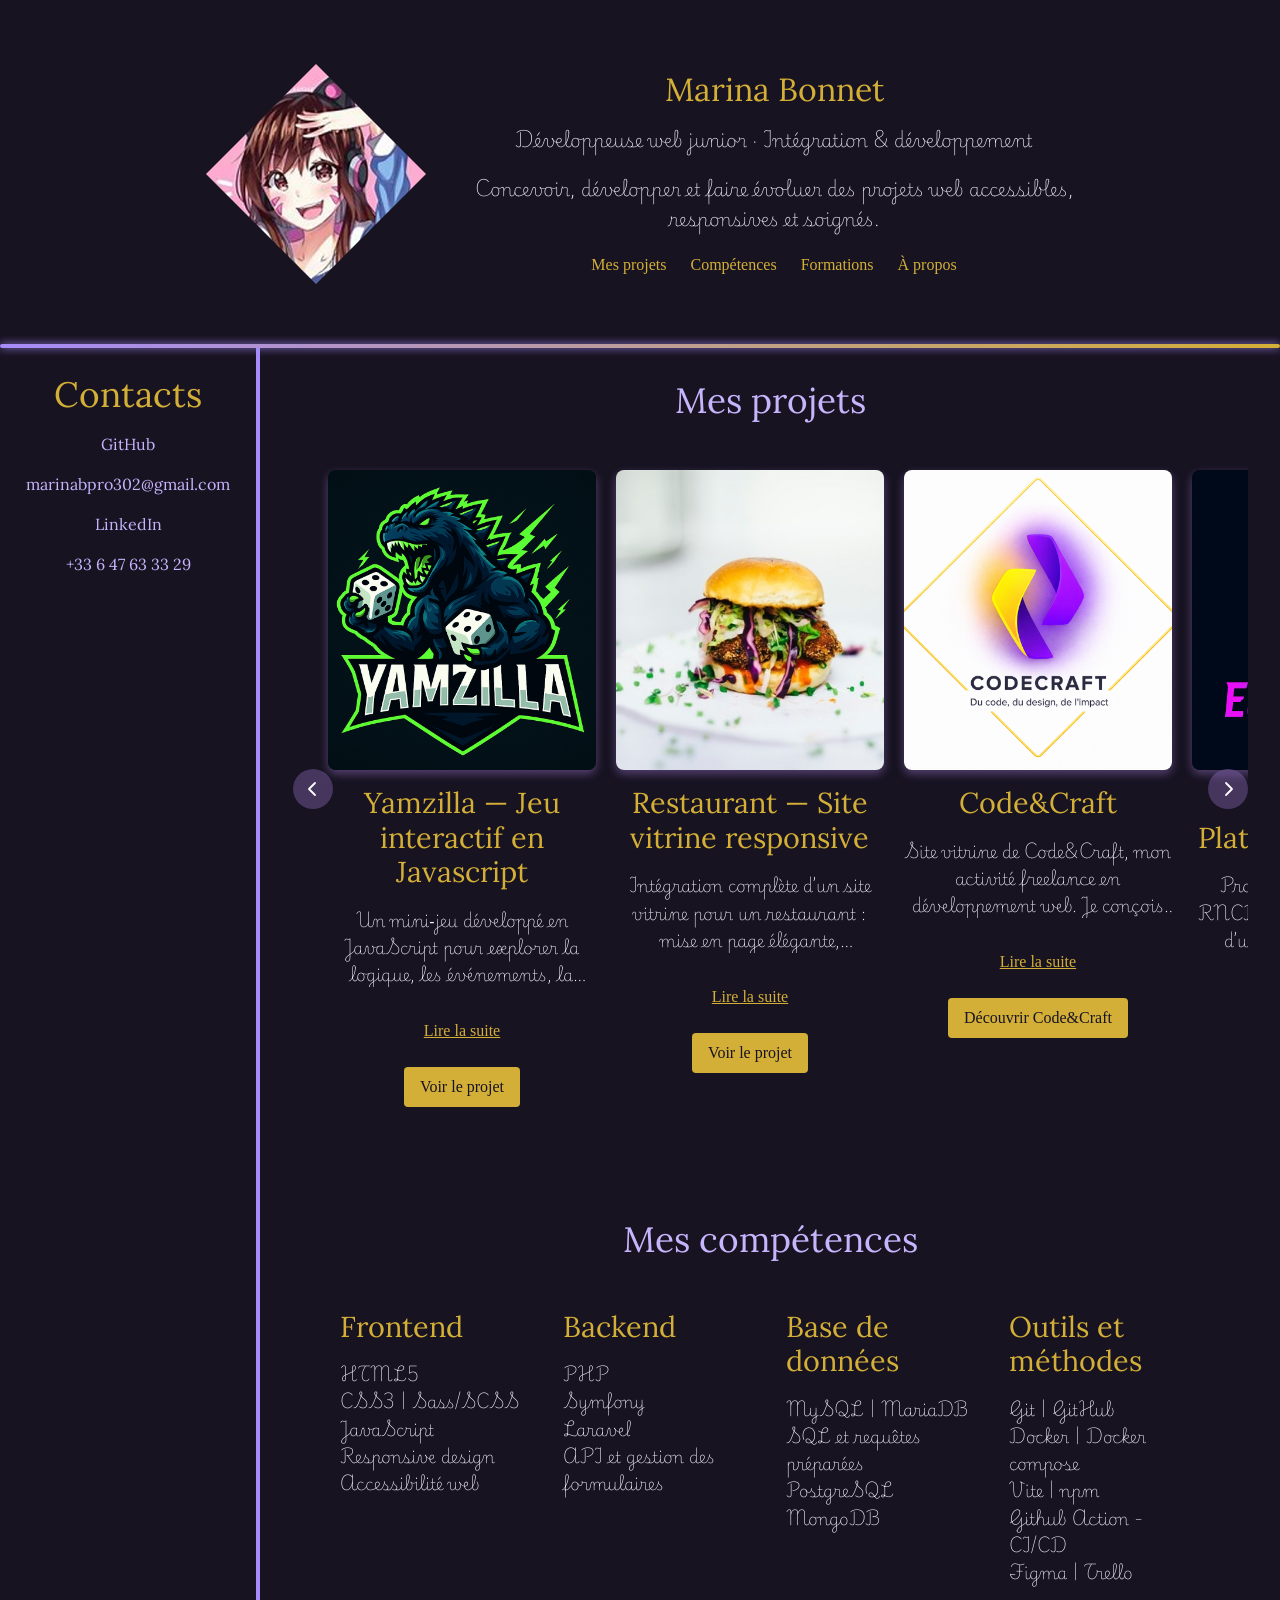
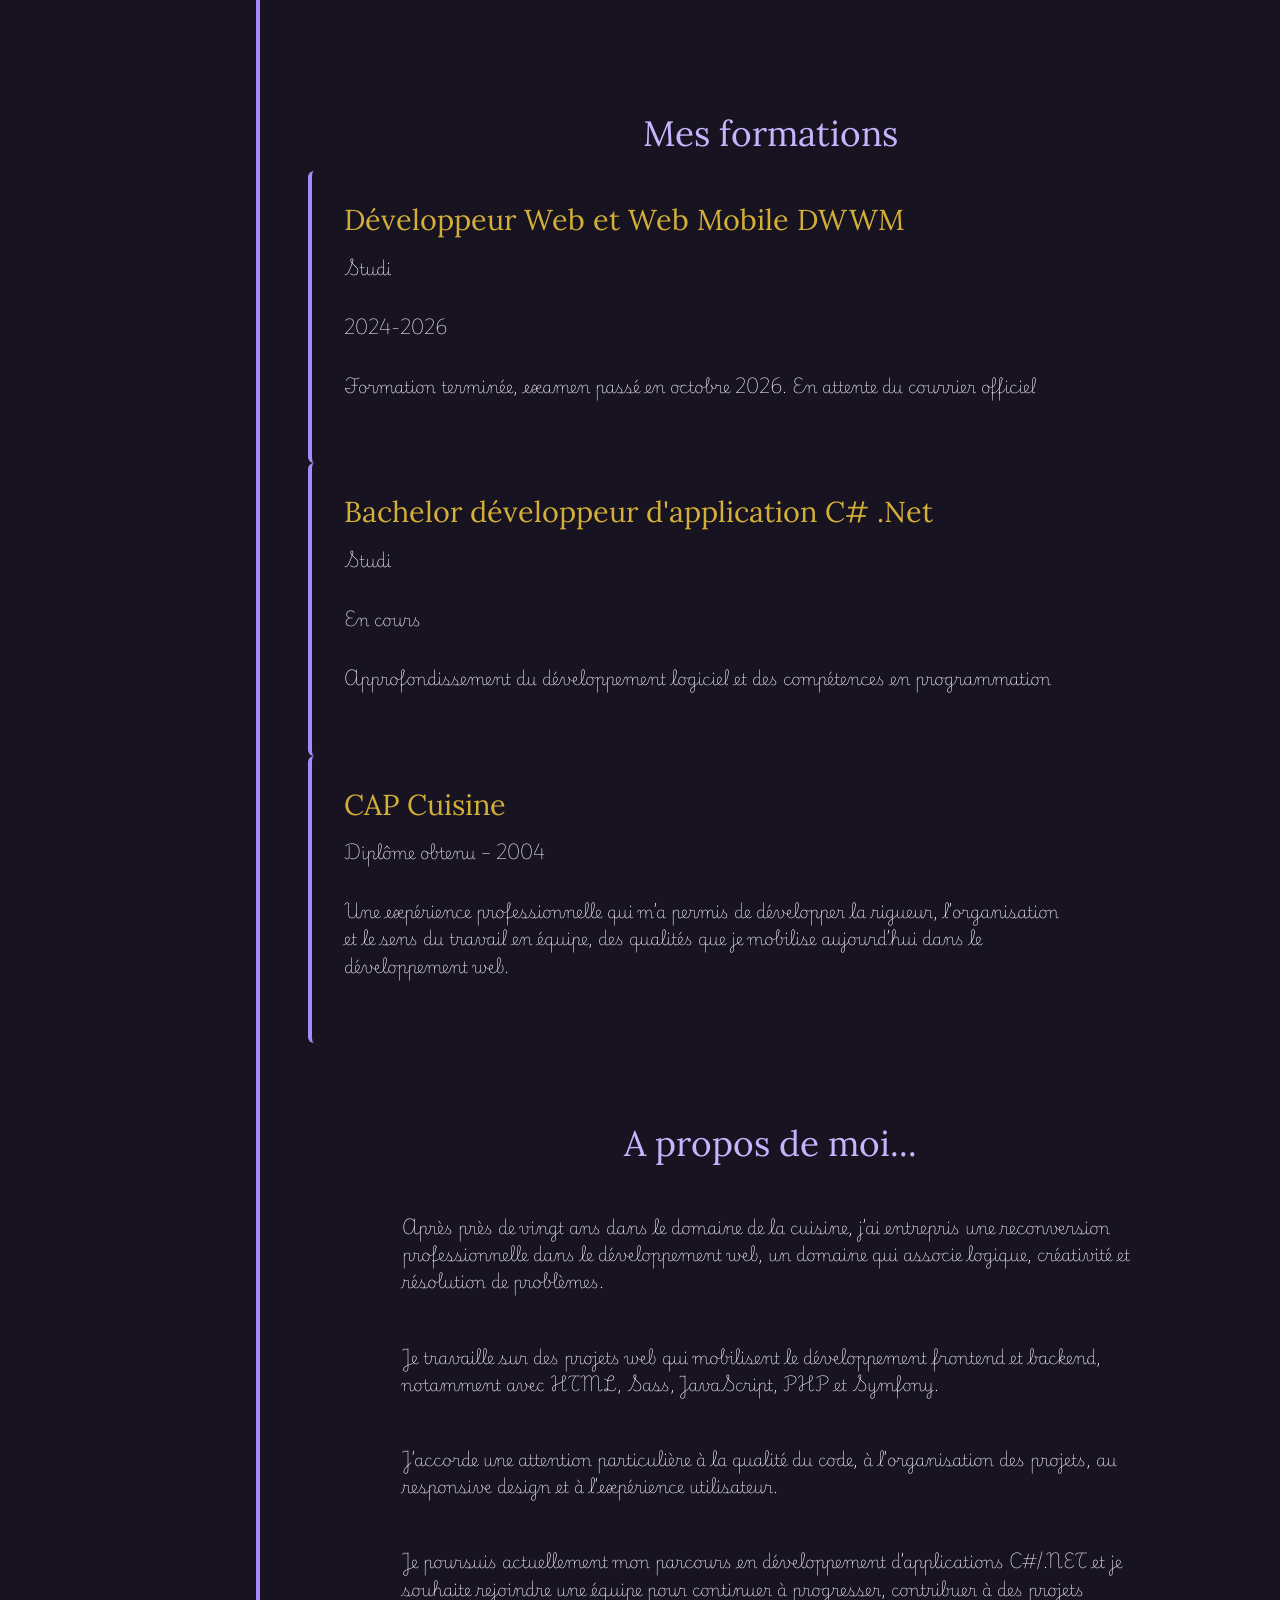
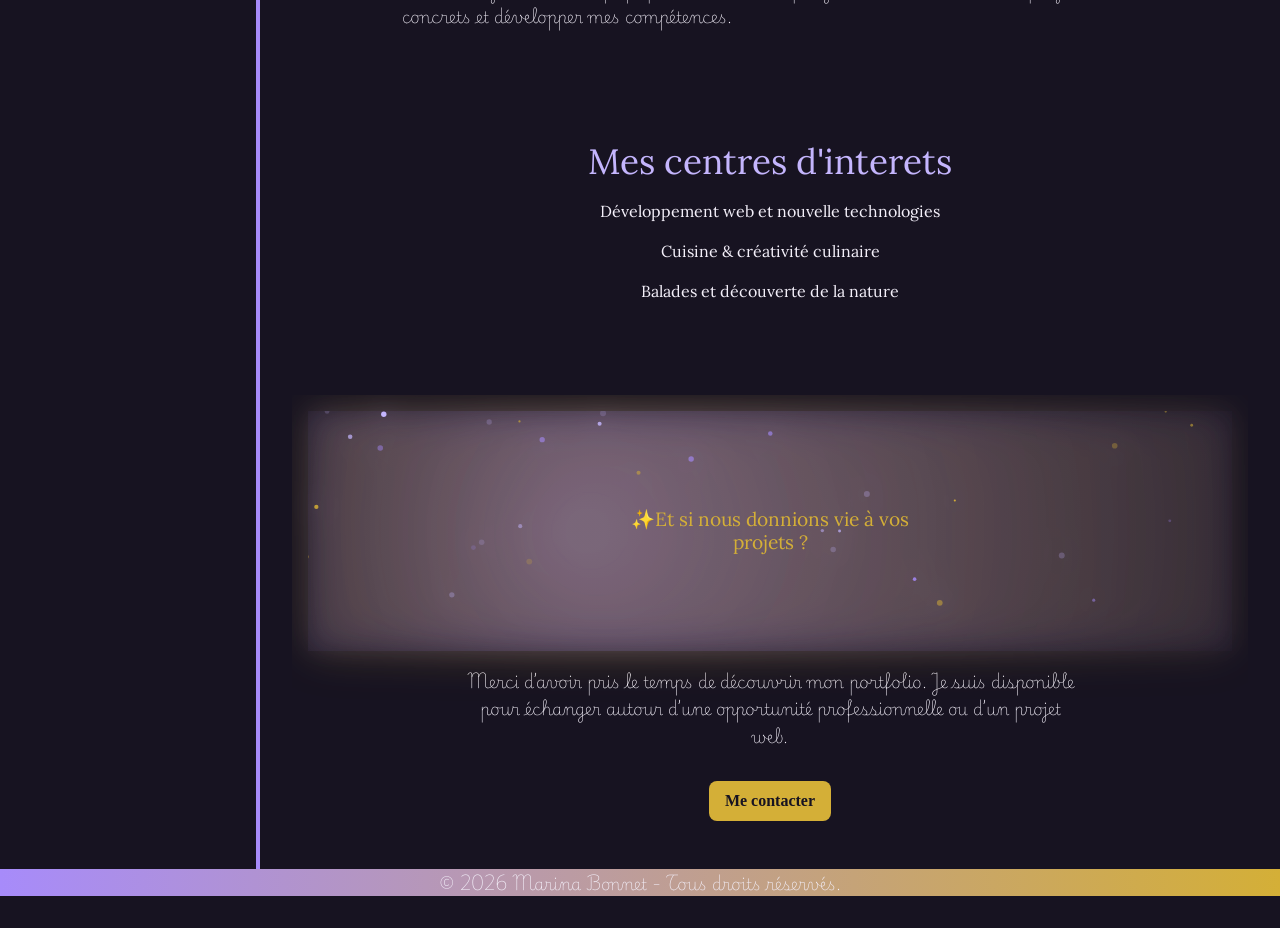
==== commit 3e600c78: "refactor: clean and harmonize portfolio styles" ====
--- a/index.html
+++ b/index.html
@@ -1,44 +1,55 @@
 <!DOCTYPE html>
-<html lang="en">
+<html lang="fr">
 
 <head>
     <meta charset="UTF-8">
     <meta name="viewport" content="width=device-width, initial-scale=1.0">
-    <title>Portfolio</title>
-    <link rel="shortcut icon" href="">
+    <meta name="description"
+        content="Portfolio de Marina Bonnet, développeuse web junior : projets, intégration responsive et développement frontend et backend.">
+    <meta name="author" content="Marina Bonnet">
+    <meta name="theme-color" content="#171321">
+    <title>Marina Bonnet | Développeuse web junior</title>
+    <link rel="shortcut icon" href="assets/images/favicon.png">
     <link rel="stylesheet" href="assets/css/main.css">
 </head>
 
 <body>
     <!-- header ,navigation et photo de profile-->
     <header class="header">
+
         <div class="header__content">
-            <h1>Bonnet Marina</h1>
-            <!--slogan accroche -->
-            <p>✨ Construire. Apprendre .Evoluer — “Never stop learning” ✨</p>
-            <nav class="header__nav">
+            <h1>Marina Bonnet</h1>
+
+            <p>Développeuse web junior · Intégration & développement</p>
+
+            <p>Concevoir, développer et faire évoluer des projets web
+                accessibles, responsives et soignés.</p>
+
+            <nav class="header__nav" aria-label="Navigation principale">
                 <ul>
-                    <li><a href="#projects"> Mes Projects</a></li>
-                    <li><a href="#skills">Mes compétences</a></li>
-                    <li><a href="#formations">Mes formations</a></li>
-                    <li><a href="#about">A propos de moi</a></li>
+                    <li><a href="#projects">Mes projets</a></li>
+                    <li><a href="#skills">Compétences</a></li>
+                    <li><a href="#formations">Formations</a></li>
+                    <li><a href="#about">À propos</a></li>
                 </ul>
             </nav>
         </div>
+
         <div class="profile-diamond">
             <img src="assets/images/image_manga.jpg" alt="photo de profile" class="logo">
         </div>
     </header>
     <main>
         <!--section a gauche  du aside en desktop -->
-        <aside class="contact">
+        <aside class="contact" id="contact">
             <!--contacts et liens en colomne verticale a gauche-->
             <button class="contact__toggle">Contacts</button>
             <h2>Contacts</h2>
             <ul class="contact__list">
-                <li><a href="https://github.com/MarinaBonnet" target="_blank">GitHub</a></li>
+                <li><a href="https://github.com/MarinaBonnet" target="_blank" rel="noopener noreferer">GitHub</a></li>
                 <li><a href="mailto:marinabpro302@gmail.com">marinabpro302@gmail.com</a></li>
-                <li><a href="https://www.linkedin.com/in/marina-bonnet-486b343aa/" target="_blank">LinkedIn</a></li>
+                <li><a href="https://www.linkedin.com/in/marina-bonnet-486b343aa/" target="_blank"
+                        rel="noopener noreferrer">LinkedIn</a></li>
                 <li><a href="tel:+33647633329">+33 6 47 63 33 29</a></li>
             </ul>
         </aside>
@@ -46,9 +57,9 @@
             <!--Section projets -->
             <section class="projects" id="projects">
                 <!--carrousel des projets avec titre au survol JS-->
-                <h2>Mes projects</h2>
+                <h2>Mes projets</h2>
                 <div class="carousel">
-                    <button class="carousel__button carousel__button--prev">
+                    <button type="button" class="carousel__button carousel__button--prev" aria-label="Projet précédent">
                         <svg width="20" height="20" viewBox="0 0 20 20" fill="none">
                             <path d="M12 4L6 10L12 16" stroke="white" stroke-width="1.8" stroke-linecap="round"
                                 stroke-linejoin="round" />
@@ -58,43 +69,59 @@
                         <article class="project-card">
                             <img src="assets/images/logo.png" alt="Projet 1">
                             <h3>Yamzilla — Jeu interactif en Javascript</h3>
-                            <p>Un mini‑jeu développé en JavaScript pour explorer la logique, les événements, la
+                            <p class="project-card__description">Un mini‑jeu développé en JavaScript pour explorer la
+                                logique, les événements, la
                                 manipulation du DOM et les interactions dynamiques. Un projet ludique qui met en avant
                                 la structure du code, la clarté des fonctions et une interface simple et responsive.</p>
-                            <a href="https://marinabonnet.github.io/Yamzilla/" class="btn" target="_blank">Voir le
+                            <button class="project-card__toggle" type="button" aria-expanded="false">
+                                Lire la suite
+                            </button>
+                            <a href="https://marinabonnet.github.io/Yamzilla/" class="btn" target="_blank"
+                                rel="noopener noreferrer">Voir le
                                 projet</a>
                         </article>
                         <article class="project-card">
                             <img src="assets/images/burger.jpg" alt="Projet 2">
                             <h3>Restaurant — Site vitrine responsive</h3>
-                            <p>Intégration complète d’un site vitrine pour un restaurant : mise en page élégante,
+                            <p class="project-card__description">Intégration complète d’un site vitrine pour un
+                                restaurant : mise en page élégante,
                                 typographie soignée, sections structurées, responsive design et respect des bonnes
                                 pratiques HTML/CSS. Un projet orienté UX, lisibilité et cohérence visuelle</p>
-                            <a href="https://marinabonnet.github.io/ProjetRestaurant/" class="btn" target="_blank">Voir
+                            <button class="project-card__toggle" type="button" aria-expanded="false">
+                                Lire la suite
+                            </button>
+                            <a href="https://marinabonnet.github.io/ProjetRestaurant/" class="btn" target="_blank"
+                                rel="noopener noreferrer">Voir
                                 le projet</a>
                         </article>
                         <article class="project-card">
-                            <img src="assets/images/logocodecraft.png" alt="Projet 3">
-                            <h3>Code&Craft — Portfolio freelance</h3>
-                            <p>Création de mon identité visuelle et développement de mon site freelance. Un design
-                                minimaliste, une structure claire, des animations légères et une attention particulière
-                                portée à la typographie et au rythme visuel. Un projet qui reflète mon style et ma
-                                sensibilité d’intégratrice web.</p>
-                            <a href="https://marinabonnet.github.io/ProjetWebAgency/" class="btn" target="_blank">Voir
-                                le projet</a>
+                            <img src="assets/images/logoClaire.png" alt="Logo de Code&Craft" loading="lazy">
+                            <h3>Code&Craft</h3>
+                            <p class="project-card__description">Site vitrine de Code&Craft, mon activité freelance en
+                                développement web. Je conçois des sites modernes, responsive et personnalisés pour aider
+                                les professionnels à développer leur présence en ligne et à valoriser leur activité.</p>
+                            <button class="project-card__toggle" type="button" aria-expanded="false">
+                                Lire la suite
+                            </button>
+                            <a href="https://codecraft-web.fr" class="btn" target="_blank"
+                                rel="noopener noreferrer">Découvrir Code&Craft</a>
                         </article>
                         <article class="project-card">
                             <img src="assets/images/logoManette.png" alt="Projet 4">
                             <h3>Esportify — Plateforme e-sport</h3>
-                            <p>Projet ECF complet (Titre RNCP DWWM): intégration d’une plateforme dédiée à l’e‑sport,
+                            <p class="project-card__description">Projet ECF complet (Titre RNCP DWWM): intégration d’une
+                                plateforme dédiée à l’e‑sport,
                                 avec pages
                                 structurées, composants réutilisables, responsive design et mise en avant des contenus.
                                 Un travail axé sur la cohérence, la hiérarchie visuelle et l’accessibilité.</p>
-                            <a href="https://github.com/MarinaBonnet/-ECF-Esportify/tree/main/plateforme" class="btn"
-                                target="_blank">Voir le projet</a>
-                        </article>
-                    </div>
-                    <button class="carousel__button carousel__button--next">
+                            <button class="project-card__toggle" type="button" aria-expanded="false">
+                                Lire la suite
+                            </button>
+                            <a href="https://esportify.codecraft-web.fr" class="btn" target="_blank"
+                                rel="noopener noreferrer">Voir le projet</a>
+                        </article>
+                    </div>
+                    <button type="button" class="carousel__button carousel__button--next" aria-label="Projet suivant">
                         <svg width="20" height="20" viewBox="0 0 20 20" fill="none">
                             <path d="M8 4L14 10L8 16" stroke="white" stroke-width="1.8" stroke-linecap="round"
                                 stroke-linejoin="round" />
@@ -103,88 +130,47 @@
                 </div>
             </section>
             <!--Séction compétences-->
-            <section id="skills">
+            <section class="skills" id="skills">
 
                 <h2>Mes compétences</h2>
                 <div class="skills-grid">
                     <div class="skills-category">
                         <h3>Frontend</h3>
-
-                        <div class="skill">
-                            <span class="skill-name">HTML</span>
-                            <div class="skill-bar">
-                                <div class="skill-progress" style="width: 90%;"></div>
-                            </div>
-                        </div>
-                        <div class="skill">
-                            <span class="skill-name">CSS/SASS</span>
-                            <div class="skill-bar">
-                                <div class="skill-progress" style="width: 85%;"></div>
-                            </div>
-                        </div>
-                        <div class="skill">
-                            <span class="skill-name">JAVASCRIPT</span>
-                            <div class="skill-bar">
-                                <div class="skill-progress" style="width: 75%;"></div>
-                            </div>
-                        </div>
+                        <ul>
+                            <li>HTML5</li>
+                            <li>CSS3 | Sass/SCSS</li>
+                            <li>JavaScript</li>
+                            <li>Responsive design</li>
+                            <li>Accessibilité web</li>
+                        </ul>
                     </div>
                     <div class="skills-category">
                         <h3>Backend</h3>
-                        <div class="skill">
-                            <span class="skill-name">PHP</span>
-                            <div class="skill-bar">
-                                <div class="skill-progress" style="width: 70%;"></div>
-                            </div>
-                        </div>
-                        <div class="skill">
-                            <span class="skill-name">Symfony</span>
-                            <div class="skill-bar">
-                                <div class="skill-progress" style="width: 65%;"></div>
-                            </div>
-                        </div>
-                        <div class="skill">
-                            <span class="skill-name">Laravel</span>
-                            <div class="skill-bar">
-                                <div class="skill-progress" style="width: 60%;"></div>
-                            </div>
-                        </div>
-                        <div class="skill">
-                            <span class="skill-name">Node.js</span>
-                            <div class="skill-bar">
-                                <div class="skill-progress" style="width: 60%;"></div>
-                            </div>
-                        </div>
+                        <ul>
+                            <li>PHP</li>
+                            <li>Symfony</li>
+                            <li>Laravel</li>
+                            <li>API et gestion des formulaires</li>
+                        </ul>
                     </div>
                     <div class="skills-category">
                         <h3>Base de données</h3>
-                        <div class="skill">
-                            <span class="skill-name">MySQL</span>
-                            <div class="skill-bar">
-                                <div class="skill-progress" style="width: 75%;"></div>
-                            </div>
-                        </div>
-                    </div>
-                    <div class="skills-category">
-                        <h3>Outils et Worflow</h3>
-                        <div class="skill">
-                            <span class="skill-name">Git / Github</span>
-                            <div class="skill-bar">
-                                <div class="skill-progress" style="width: 70%;"></div>
-                            </div>
-                        </div>
-                        <div class="skill">
-                            <span class="skill-name">Figma</span>
-                            <div class="skill-bar">
-                                <div class="skill-progress" style="width: 75%;"></div>
-                            </div>
-                        </div>
-                        <div class="skill">
-                            <span class="skill-name">Trello</span>
-                            <div class="skill-bar">
-                                <div class="skill-progress" style="width: 80%;"></div>
-                            </div>
-                        </div>
+                        <ul>
+                            <li>MySQL | MariaDB</li>
+                            <li>SQL et requêtes préparées</li>
+                            <li>PostgreSQL</li>
+                            <li>MongoDB</li>
+                        </ul>
+                    </div>
+                    <div class="skills-category">
+                        <h3>Outils et méthodes</h3>
+                        <ul>
+                            <li>Git | GitHub</li>
+                            <li>Docker | Docker compose</li>
+                            <li>Vite | npm</li>
+                            <li>Github Action - CI/CD</li>
+                            <li>Figma | Trello</li>
+                        </ul>
                     </div>
                 </div>
 
@@ -193,55 +179,76 @@
             <section id="formations">
                 <h2>Mes formations</h2>
                 <div class="education-item">
-                    <h3>Développeur Web et Web Mobile</h3>
-                    <p> En cours — 2024/2026 — Studi </p>
+                    <h3>Développeur Web et Web Mobile DWWM</h3>
+                    <p>Studi</p>
+                    <p>2024-2026</p>
+                    <p>Formation terminée, examen passé en octobre 2026. En attente du courrier officiel</p>
                 </div>
                 <div class="education-item">
-                    <h3>Développeur d'application C# .Net </h3>
-                    <p> En cours — 2024/2026 — Studi </p>
+                    <h3>Bachelor développeur d'application C# .Net </h3>
+                    <p>Studi</p>
+                    <p>En cours</p>
+                    <p>Approfondissement du développement logiciel et des compétences en programmation</p>
                 </div>
                 <div class="education-item">
                     <h3>CAP Cuisine</h3>
                     <p>Diplôme obtenu – 2004</p>
-                    <p>Première carrière avant ma reconversion dans le développement web.</p>
+                    <p> Une expérience professionnelle qui m’a permis de développer
+                        la rigueur, l’organisation et le sens du travail en équipe,
+                        des qualités que je mobilise aujourd’hui dans le développement web.</p>
                 </div>
             </section>
             <!--Section à propos de moi -->
             <section id="about">
                 <h2>A propos de moi...</h2>
                 <div class="about-content">
-                    <p> Passionnée par le développement web, je me reconvertis aujourd’hui après une première carrière
-                        dans la cuisine. J’aime créer des interfaces modernes, propres et fonctionnelles, et je prends
-                        plaisir à résoudre des problèmes techniques avec méthode et créativité. </p>
-                    <p> Actuellement en formation chez Studi, je développe mes compétences en frontend et backend, avec
-                        l’objectif de devenir développeuse web polyvalente. J’accorde une grande importance à la qualité
-                        du code, à la documentation et au responsive design. </p>
-                    <p> Curieuse, motivée et persévérante, j’aime apprendre, expérimenter et construire des projets qui
-                        ont du sens. </p>
+                    <p>
+                        Après près de vingt ans dans le domaine de la cuisine,
+                        j’ai entrepris une reconversion professionnelle dans le
+                        développement web, un domaine qui associe logique,
+                        créativité et résolution de problèmes.
+                    </p>
+                    <p>Je travaille sur des projets web qui mobilisent le
+                        développement frontend et backend, notamment avec
+                        HTML, Sass, JavaScript, PHP et Symfony.</p>
+                    <p>J’accorde une attention particulière à la qualité du code,
+                        à l’organisation des projets, au responsive design et à
+                        l’expérience utilisateur.</p>
+                    <p>Je poursuis actuellement mon parcours en développement
+                        d’applications C#/.NET et je souhaite rejoindre une équipe
+                        pour continuer à progresser, contribuer à des projets
+                        concrets et développer mes compétences.</p>
                 </div>
             </section>
             <!--Section mes centre d'interets-->
             <section id="interets">
                 <h2>Mes centres d'interets</h2>
                 <ul>
-                    <li>Développement web</li>
+                    <li>Développement web et nouvelle technologies</li>
                     <li>Cuisine & créativité culinaire</li>
-                    <li>Sorties et randonnées</li>
+                    <li>Balades et découverte de la nature</li>
                 </ul>
             </section>
             <!--Section de cloture -->
             <section id="closing">
                 <div class="cosmic-comet">
-                    <canvas id="cometCanvas"></canvas>
-                    <p class="closing-txt">Merci d’avoir visité mon portfolio.✨<br>
-                        Je suis disponible pour échanger autour d’un projet ou d’une opportunité professionnelle .</p>
+                    <canvas id="cometCanvas" aria-hidden="true"></canvas>
+                    <h2 class="closing-txt">✨Et si nous donnions vie à vos projets ?</h2>
+                </div>
+                <div class="closing-content">
+                    <p>
+                        Merci d’avoir pris le temps de découvrir mon portfolio.
+                        Je suis disponible pour échanger autour d’une opportunité
+                        professionnelle ou d’un projet web.
+                    </p>
+                    <a href="#contact">Me contacter</a>
                 </div>
             </section>
         </div>
     </main>
     <!--Footer-->
     <footer class="footer">
-        <p>© 2026 – Marina Bonnet</p>
+        <p>&copy; 2026 Marina Bonnet - Tous droits réservés.</p>
     </footer>
 
     <script type="module" src="assets/js/main.js"></script>
--- a/assets/css/main.css
+++ b/assets/css/main.css
@@ -1,4 +1,9 @@
 @charset "UTF-8";
+/* Palette */
+/* Gradients */
+/* Fonts */
+/* Espacements */
+/* Bordures arrondies */
 /* Mixin responsive version 1
 header {
   padding: 3rem;
@@ -29,7 +34,7 @@
 /* LORA — Regular */
 @font-face {
   font-family: "Lora";
-  src: url("../fonts/lora/static/Lora-Regular.ttf") format("truetype");
+  src: url("../fonts/Lora/static/Lora-Regular.ttf") format("truetype");
   font-weight: 400;
   font-style: normal;
   font-display: swap;
@@ -37,7 +42,7 @@
 /* LORA — Bold */
 @font-face {
   font-family: "Lora";
-  src: url("../fonts/lora/static/Lora-Bold.ttf") format("truetype");
+  src: url("../fonts/Lora/static/Lora-Bold.ttf") format("truetype");
   font-weight: 700;
   font-style: normal;
   font-display: swap;
@@ -45,14 +50,14 @@
 /* LORA — Italic */
 @font-face {
   font-family: "Lora";
-  src: url("../fonts/lora/static/Lora-Italic.ttf") format("truetype");
+  src: url("../fonts/Lora/static/Lora-Italic.ttf") format("truetype");
   font-weight: 400;
   font-style: italic;
   font-display: swap;
 }
 @font-face {
-  font-family: "Playwrite IN Guides";
-  src: url("../fonts/playwrite/PlaywriteINGuides-Regular.ttf") format("truetype");
+  font-family: "Playwrite Italia Tradizionale";
+  src: url("../fonts/PlaywriteItalia/static/PlaywriteITTrad-Thin.ttf") format("truetype");
   font-weight: 400;
   font-style: normal;
   font-display: swap;
@@ -89,7 +94,7 @@
 
 /* 5) Remove default image styles */
 svg {
-  display: inline;
+  display: block;
   max-width: 100%;
 }
 
@@ -113,6 +118,8 @@
   min-height: 100vh;
   line-height: 1.5;
   overflow-x: hidden;
+  background-color: #171321;
+  color: #f4f0fa;
 }
 
 /* 9) Headings inherit font-weight ( gères dans le design) */
@@ -126,9 +133,6 @@
   line-height: 1.2;
 }
 
-/* -----------------------------------
-   TYPOGRAPHY — Titres & paragraphes
------------------------------------- */
 h1,
 h2,
 h3,
@@ -136,19 +140,18 @@
 h5,
 h6 {
   font-family: "Lora", serif;
-  color: #8093f1;
+  color: #d4af37;
   line-height: 1.2;
   margin-bottom: 1rem;
 }
 
 h1 {
   font-size: 3rem;
-  color: #8093f1;
 }
 
 h2 {
   font-size: 2.2rem;
-  color: #72ddf7;
+  color: #c4b5fd;
 }
 
 h3 {
@@ -156,22 +159,20 @@
 }
 
 p {
-  font-family: "Playwrite IN Guides", sans-serif;
+  font-family: "Playwrite Italia Tradizionale", sans-serif;
   font-size: 1rem;
+  line-height: 1.7;
   margin-bottom: 2rem;
-  color: #020122;
+  color: #f4f0fa;
 }
 
 span {
-  font-family: "Lora", serif;
-  font-size: 1rem;
-  margin-bottom: 2rem;
-  color: #020122;
-}
-
-/* Accentuation */
+  font-family: inherit;
+  color: inherit;
+}
+
 strong {
-  color: #f7aef8;
+  color: #a78bfa;
   font-weight: 600;
 }
 
@@ -245,8 +246,8 @@
   left: 0;
   width: 100%;
   height: 4px;
-  background: linear-gradient(90deg, #f7aef8, #b388eb, #8093f1, #72ddf7);
-  box-shadow: 0 0 6px #b388eb;
+  background: linear-gradient(90deg, #a78bfa, #d4af37);
+  box-shadow: 0 0 8px #a78bfa;
   border-radius: 3px;
   z-index: 1;
 }
@@ -272,7 +273,7 @@
   text-align: center;
 }
 .header__content li {
-  color: #b388eb;
+  color: #d4af37;
 }
 
 .profile-diamond {
@@ -338,13 +339,11 @@
 --------------------------------*/
 .contact {
   /* MOBILE = footer simple */
-  position: static;
   width: 100vw;
   padding: 1rem;
-  background: #eef1ef;
-  color: #72ddf7;
+  background: #171321;
+  color: #c4b5fd;
   box-sizing: border-box;
-  overflow-x: hidden;
   max-width: 100vw;
   /* On enlève la bordure classique */
   border-top: none;
@@ -358,16 +357,15 @@
   left: 0;
   width: 100%;
   height: 4px;
-  background: linear-gradient(90deg, #f7aef8, #b388eb, #8093f1, #72ddf7, #f7aef8);
+  background: linear-gradient(90deg, #a78bfa, #d4af37);
   background-size: 300% 100%;
   animation: gradientMove 4s linear infinite;
-  box-shadow: 0 0 6px #b388eb;
+  box-shadow: 0 0 8px #a78bfa;
 }
 
 .contact,
 .contact * {
   max-width: 100%;
-  overflow-x: hidden;
 }
 
 /* Animation du gradient */
@@ -381,7 +379,10 @@
 }
 /* Le titre est caché en mobile */
 .contact h2 {
+  margin-top: 2px;
   display: none;
+  color: #d4af37;
+  text-align: center;
 }
 
 /* Bouton d’ouverture mobile */
@@ -390,7 +391,7 @@
   width: 100%;
   background: none;
   border: none;
-  color: #b388eb;
+  color: #d4af37;
   font-size: 2rem;
   text-align: center;
   cursor: pointer;
@@ -406,6 +407,9 @@
   max-width: 100%;
   overflow-x: hidden;
   padding-top: 0.5rem;
+}
+.contact__list li {
+  font-family: "Lora", serif;
 }
 
 @media (max-width: 767px) {
@@ -416,7 +420,6 @@
     width: 100vw;
     margin-top: 0;
     max-width: 100vw;
-    overflow: hidden;
     z-index: 9999;
   }
 }
@@ -432,9 +435,9 @@
   .contact {
     position: sticky;
     max-width: 300px;
-    min-height: 200vh;
+    min-height: 100vh;
     padding: 2rem 1rem;
-    border-right: 4px solid #b388eb;
+    border-right: 4px solid #a78bfa;
   }
   .contact::before {
     display: none;
@@ -485,17 +488,38 @@
   border-radius: 8px;
   box-shadow: 0 4px 10px rgba(179, 136, 235, 0.4);
 }
+.project-card .project-card__description {
+  display: -webkit-box;
+  -webkit-line-clamp: 3;
+  -webkit-box-orient: vertical;
+  overflow: hidden;
+}
+.project-card .project-card__description.is-expanded {
+  display: block;
+  overflow: visible;
+}
+.project-card .project-card__toggle {
+  background: transparent;
+  border: none;
+  color: #d4af37;
+  cursor: pointer;
+  font: inherit;
+  text-decoration: underline;
+  display: block;
+  margin: 0.5rem auto 1rem;
+}
 .project-card .btn {
   display: inline-block;
+  margin-top: 0.5rem;
   padding: 0.5rem 1rem;
-  background: #b388eb;
-  color: #72ddf7;
+  background: #d4af37;
+  color: #171321;
   border-radius: 4px;
   text-decoration: none;
   transition: 0.3s;
 }
 .project-card .btn:hover {
-  background: rgb(151.1151079137, 92.3381294964, 227.6618705036);
+  background: rgb(177.7777777778, 144.8888888889, 38.2222222222);
 }
 
 .carousel__button {
@@ -534,32 +558,56 @@
     margin-top: 0;
   }
   .carousel {
-    padding: 2rem;
+    position: relative;
+    width: 100%;
+    max-width: 1000px;
+    margin: 0 auto;
+    padding: 2rem 3.5rem;
+    overflow: hidden;
+    box-sizing: border-box;
   }
   .carousel__track {
     display: flex;
     gap: 20px;
+    transition: transform 0.4s ease;
   }
   .project-card {
-    min-width: calc(33.33% - 20px);
+    flex: 0 0 calc((100% - 40px) / 3);
+    min-width: 0;
+    box-sizing: border-box;
+  }
+  .project-card h3,
+  .project-card p {
+    margin-top: 1rem;
+    overflow-wrap: break-word;
+    word-break: normal;
   }
   .carousel__button {
+    position: absolute;
     display: flex;
     align-items: center;
     justify-content: center;
     width: 40px;
     height: 40px;
     top: 50%;
-  }
-  svg {
+    transform: translateY(-50%);
+    z-index: 10;
+  }
+  .carousel__button svg {
     width: 20px;
     height: 20px;
   }
+  img {
+    display: block;
+    width: 100%;
+    height: 220px;
+    object-fit: cover;
+  }
   .carousel__button--prev {
-    left: 10px;
+    left: 0.5px;
   }
   .carousel__button--next {
-    right: 10px;
+    right: 0.5px;
   }
 }
 #formations {
@@ -572,7 +620,7 @@
 }
 #formations .education-item {
   padding: 2rem;
-  border-left: 4px solid #f7aef8;
+  border-left: 4px solid #a78bfa;
   border-radius: 6px;
   max-width: 800px;
 }
@@ -583,6 +631,11 @@
 }
 #skills h2 {
   text-align: center;
+}
+#skills li {
+  font-family: "Playwrite Italia Tradizionale", sans-serif;
+  color: #f4f0fa;
+  line-height: 1.7;
 }
 #skills .skills-grid {
   display: grid;
@@ -592,28 +645,6 @@
 #skills .skills-category {
   margin-bottom: 1rem;
 }
-#skills .skill {
-  margin-bottom: 1rem;
-}
-#skills .skill-name {
-  display: block;
-  margin-bottom: 0.5rem;
-  font-weight: 500;
-}
-#skills .skill-bar {
-  width: 100%;
-  height: 10px;
-  background-color: #eef1ef;
-  border-radius: 50px;
-  overflow: hidden;
-}
-#skills .skill-progress {
-  height: 100%;
-  background: linear-gradient(90deg, #f7aef8, #b388eb, #8093f1, #72ddf7);
-  border-radius: 50px;
-  transition: width 0.6s ease;
-}
-
 @media (min-width: 600px) {
   #skills .skills-grid {
     padding: 2rem;
@@ -625,6 +656,7 @@
     grid-template-columns: repeat(4, 1fr);
   }
 }
+
 #about {
   padding: 1rem;
 }
@@ -666,6 +698,7 @@
 #interets li {
   font-family: "Lora", serif;
   text-align: center;
+  font-size: 16px;
 }
 
 @media (min-width: 768px) {
@@ -688,7 +721,7 @@
   width: 100%;
   height: 100%;
   display: block;
-  filter: drop-shadow(0 0 12px #b388eb) drop-shadow(0 0 20px #f7aef8);
+  filter: drop-shadow(0 0 12px #a78bfa) drop-shadow(0 0 20px #d4af37);
 }
 #closing .closing-txt {
   position: absolute;
@@ -696,7 +729,7 @@
   left: 50%;
   transform: translate(-50%, -50%);
   z-index: 20;
-  color: #b388eb;
+  color: #d4af37;
   font-size: 1.2rem;
   text-align: center;
   pointer-events: none;
@@ -704,11 +737,34 @@
   width: 300px;
 }
 
+.closing-content {
+  max-width: 650px;
+  margin: 1rem auto 0;
+  padding: 0 1rem;
+}
+.closing-content p {
+  color: #f4f0fa;
+  line-height: 1.7;
+}
+.closing-content a {
+  display: inline-block;
+  padding: 0.5rem 1rem;
+  color: #171321;
+  background: #d4af37;
+  border-radius: 8px;
+  text-decoration: none;
+  font-weight: 600;
+  transition: background 0.3s ease;
+}
+.closing-content a:hover {
+  background: rgb(177.7777777778, 144.8888888889, 38.2222222222);
+}
+
 @media (min-width: 768px) {
   .cosmic-comet {
     height: 280px;
   }
-  .closing-text {
+  .closing-txt {
     font-size: 1.6rem;
   }
 }
@@ -720,7 +776,9 @@
 
 @media (min-width: 768px) {
   .footer {
-    background: linear-gradient(90deg, #f7aef8, #b388eb, #8093f1, #72ddf7);
+    background: linear-gradient(90deg, #a78bfa, #d4af37);
     padding: 0;
   }
-}/*# sourceMappingURL=main.css.map */+}
+
+/*# sourceMappingURL=main.css.map */
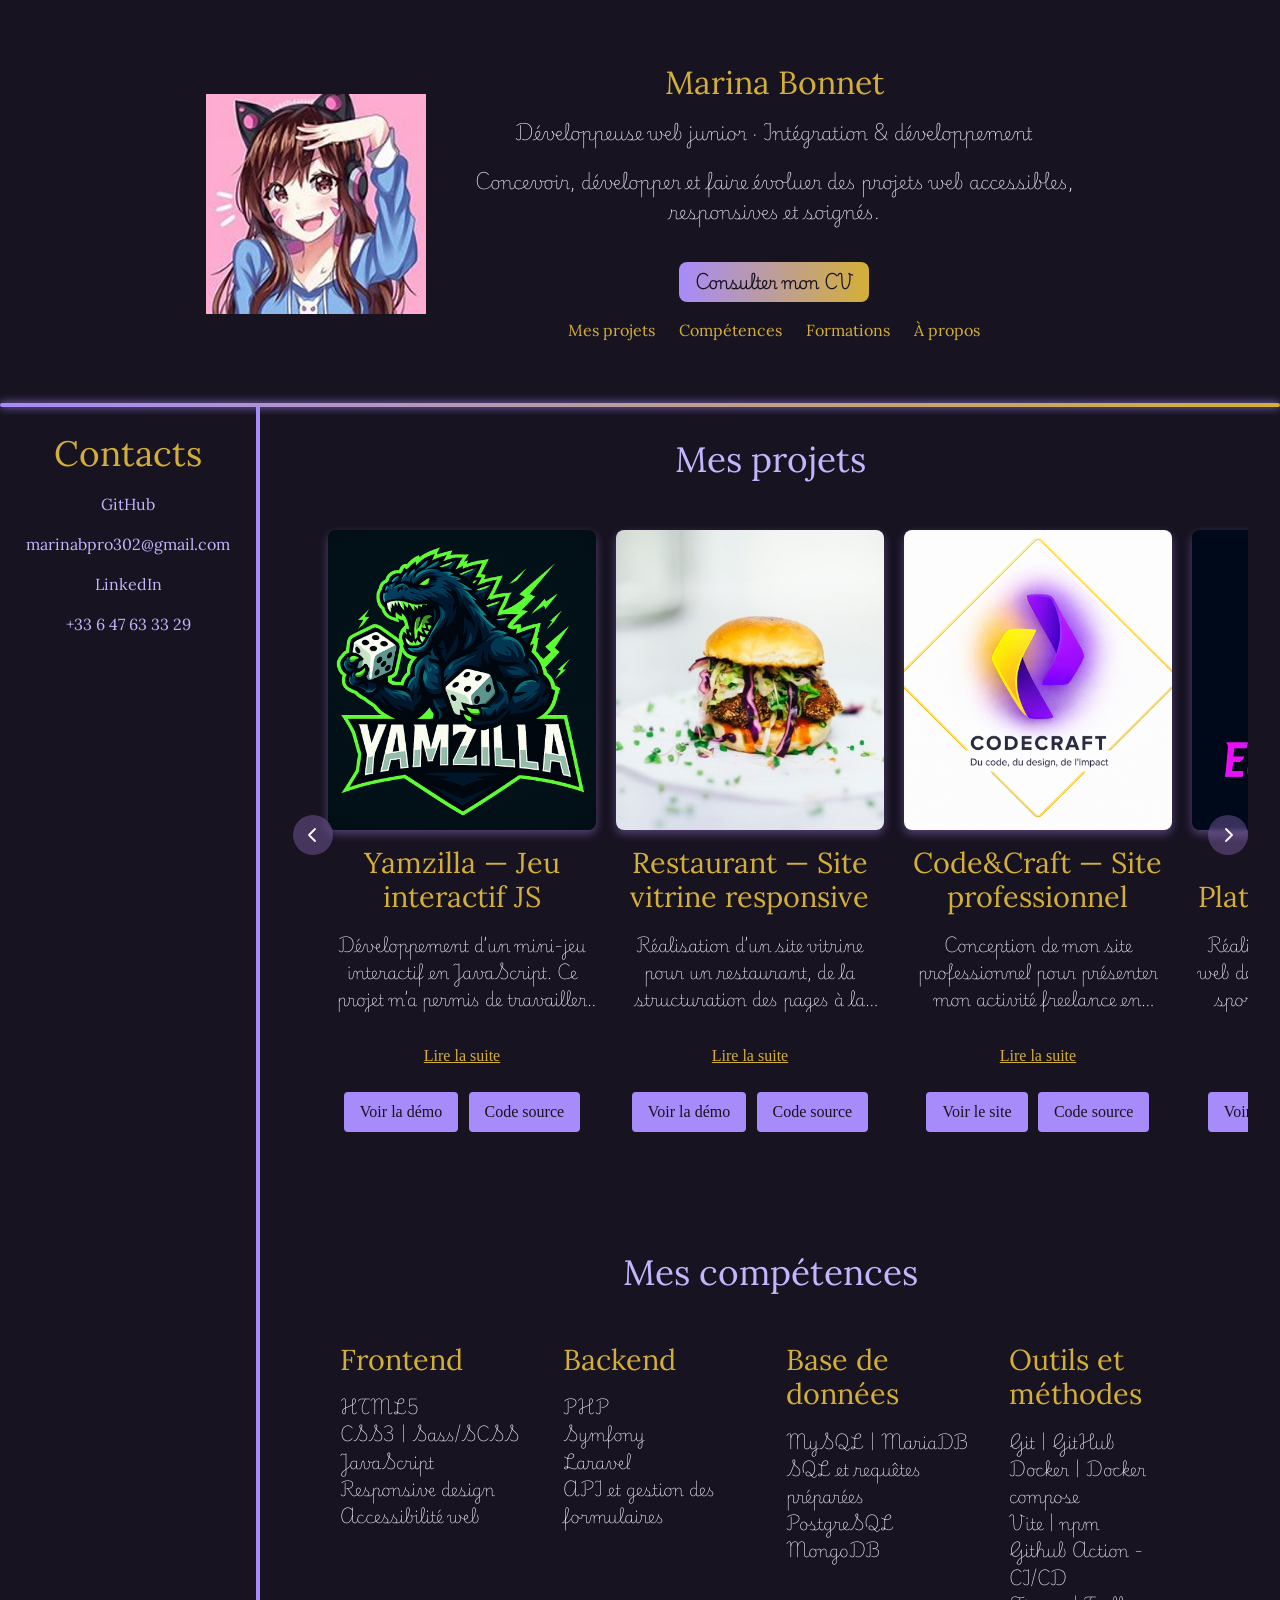
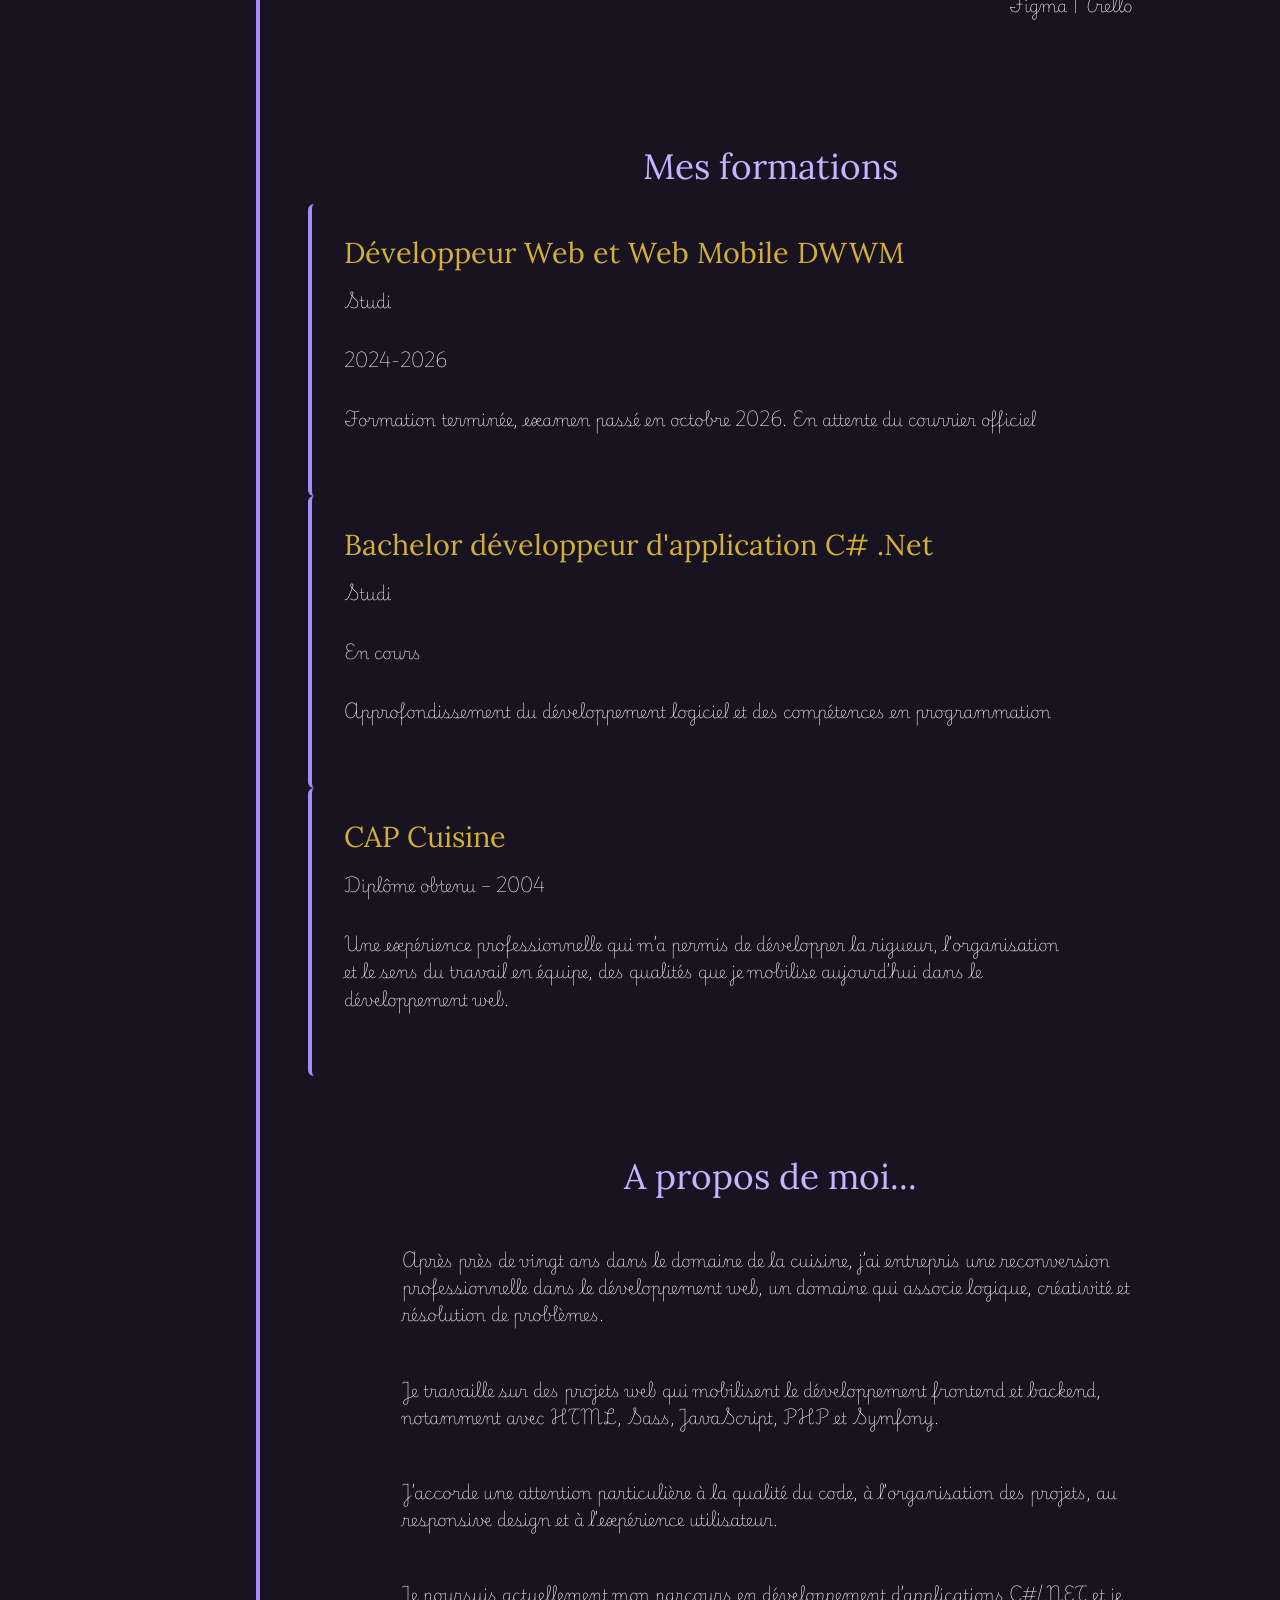
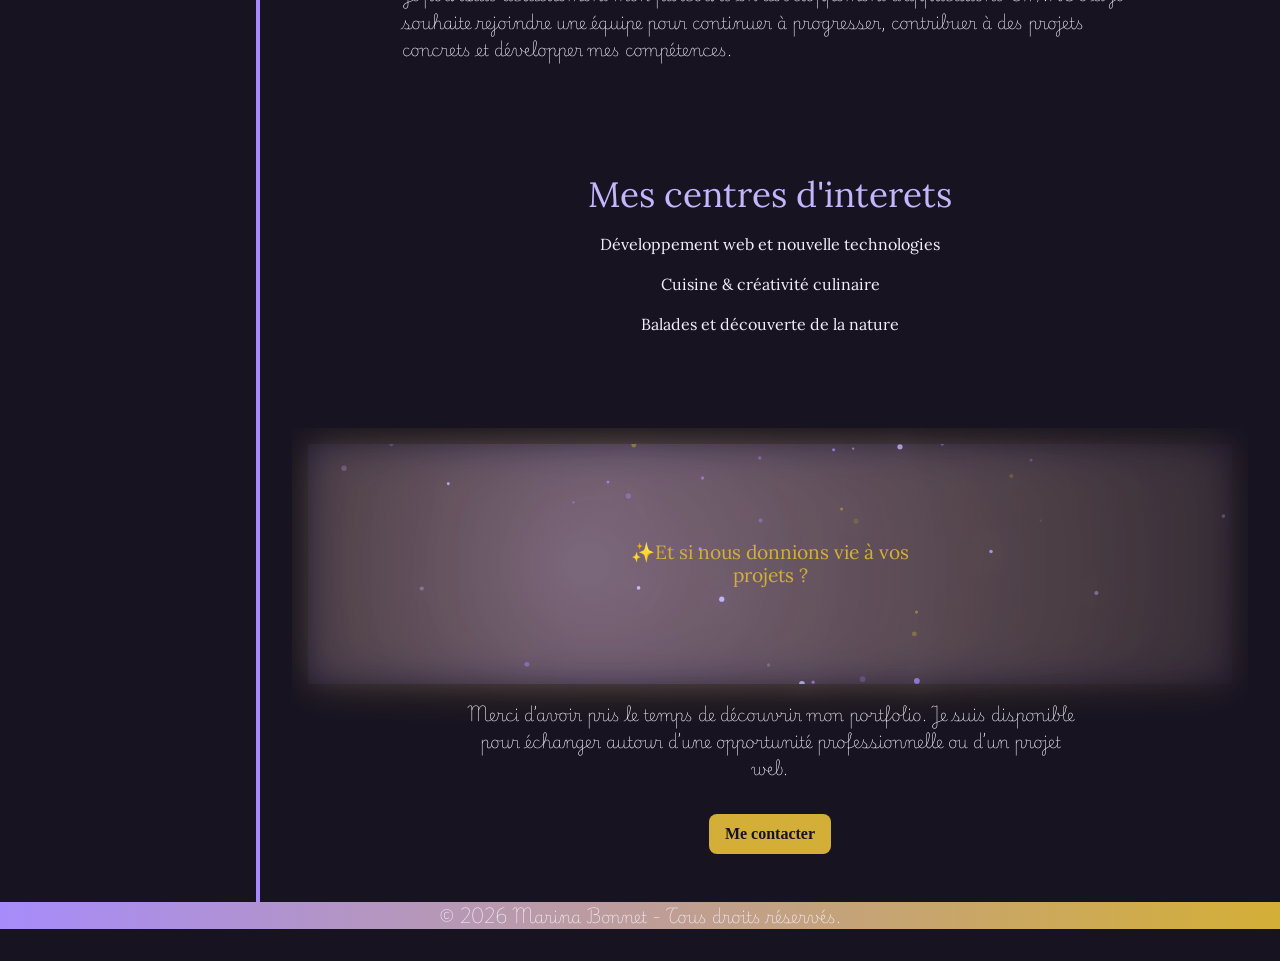
==== commit a1b17ab7: "Finalize desktop portfolio" ====
--- a/index.html
+++ b/index.html
@@ -24,6 +24,10 @@
 
             <p>Concevoir, développer et faire évoluer des projets web
                 accessibles, responsives et soignés.</p>
+            <a href="https://marinabonnet.github.io/cv-marina-bonnet/" class="header__cv" target="_blank"
+                rel="noopener noreferrer">
+                Consulter mon CV
+            </a>
 
             <nav class="header__nav" aria-label="Navigation principale">
                 <ul>
@@ -54,81 +58,157 @@
             </ul>
         </aside>
         <div class="content">
-            <!--Section projets -->
+
+            <!-- Section projets -->
             <section class="projects" id="projects">
-                <!--carrousel des projets avec titre au survol JS-->
                 <h2>Mes projets</h2>
+
                 <div class="carousel">
+
                     <button type="button" class="carousel__button carousel__button--prev" aria-label="Projet précédent">
                         <svg width="20" height="20" viewBox="0 0 20 20" fill="none">
                             <path d="M12 4L6 10L12 16" stroke="white" stroke-width="1.8" stroke-linecap="round"
                                 stroke-linejoin="round" />
                         </svg>
                     </button>
+
                     <div class="carousel__track">
+
+                        <!-- Yamzilla -->
                         <article class="project-card">
-                            <img src="assets/images/logo.png" alt="Projet 1">
-                            <h3>Yamzilla — Jeu interactif en Javascript</h3>
-                            <p class="project-card__description">Un mini‑jeu développé en JavaScript pour explorer la
-                                logique, les événements, la
-                                manipulation du DOM et les interactions dynamiques. Un projet ludique qui met en avant
-                                la structure du code, la clarté des fonctions et une interface simple et responsive.</p>
+                            <img src="assets/images/logo.png" alt="Logo du jeu Yamzilla" loading="lazy">
+
+                            <h3>Yamzilla — Jeu interactif JS</h3>
+
+                            <p class="project-card__description">
+                                Développement d’un mini-jeu interactif en JavaScript.
+                                Ce projet m’a permis de travailler la logique
+                                applicative, la gestion des événements et la
+                                manipulation du DOM. Il met en pratique les
+                                interactions dynamiques et l’organisation du code
+                                dans une interface web.
+                            </p>
+
                             <button class="project-card__toggle" type="button" aria-expanded="false">
                                 Lire la suite
                             </button>
+
                             <a href="https://marinabonnet.github.io/Yamzilla/" class="btn" target="_blank"
-                                rel="noopener noreferrer">Voir le
-                                projet</a>
+                                rel="noopener noreferrer">
+                                Voir la démo
+                            </a>
+
+                            <a href="https://github.com/MarinaBonnet/Yamzilla" class="btn" target="_blank"
+                                rel="noopener noreferrer">
+                                Code source
+                            </a>
                         </article>
+
+                        <!-- Site restaurant -->
                         <article class="project-card">
-                            <img src="assets/images/burger.jpg" alt="Projet 2">
+                            <img src="assets/images/burger.jpg" alt="Aperçu du site vitrine de restaurant"
+                                loading="lazy">
+
                             <h3>Restaurant — Site vitrine responsive</h3>
-                            <p class="project-card__description">Intégration complète d’un site vitrine pour un
-                                restaurant : mise en page élégante,
-                                typographie soignée, sections structurées, responsive design et respect des bonnes
-                                pratiques HTML/CSS. Un projet orienté UX, lisibilité et cohérence visuelle</p>
+
+                            <p class="project-card__description">
+                                Réalisation d’un site vitrine pour un restaurant,
+                                de la structuration des pages à la mise en forme
+                                de l’interface. Le projet met en avant l’intégration
+                                HTML et CSS, l’organisation des contenus, la
+                                cohérence visuelle et l’adaptation aux différents
+                                écrans.
+                            </p>
+
                             <button class="project-card__toggle" type="button" aria-expanded="false">
                                 Lire la suite
                             </button>
+
                             <a href="https://marinabonnet.github.io/ProjetRestaurant/" class="btn" target="_blank"
-                                rel="noopener noreferrer">Voir
-                                le projet</a>
+                                rel="noopener noreferrer">
+                                Voir la démo
+                            </a>
+
+                            <a href="https://github.com/MarinaBonnet/ProjetRestaurant" class="btn" target="_blank"
+                                rel="noopener noreferrer">
+                                Code source
+                            </a>
                         </article>
+
+                        <!-- Code&Craft -->
                         <article class="project-card">
                             <img src="assets/images/logoClaire.png" alt="Logo de Code&Craft" loading="lazy">
-                            <h3>Code&Craft</h3>
-                            <p class="project-card__description">Site vitrine de Code&Craft, mon activité freelance en
-                                développement web. Je conçois des sites modernes, responsive et personnalisés pour aider
-                                les professionnels à développer leur présence en ligne et à valoriser leur activité.</p>
+
+                            <h3>Code&Craft — Site professionnel</h3>
+
+                            <p class="project-card__description">
+                                Conception de mon site professionnel pour présenter
+                                mon activité freelance en développement web.
+                                Ce projet me permet de travailler la structure
+                                des pages, l’identité visuelle, le responsive design
+                                et l’organisation des styles avec Sass. Il présente
+                                mes services et mon approche de la création web.
+                            </p>
+
                             <button class="project-card__toggle" type="button" aria-expanded="false">
                                 Lire la suite
                             </button>
-                            <a href="https://codecraft-web.fr" class="btn" target="_blank"
-                                rel="noopener noreferrer">Découvrir Code&Craft</a>
+
+                            <a href="https://codecraft-web.fr" class="btn" target="_blank" rel="noopener noreferrer">
+                                Voir le site
+                            </a>
+
+                            <a href="https://github.com/MarinaBonnet/Code-Craft" class="btn" target="_blank"
+                                rel="noopener noreferrer">
+                                Code source
+                            </a>
                         </article>
+
+                        <!-- Esportify -->
                         <article class="project-card">
-                            <img src="assets/images/logoManette.png" alt="Projet 4">
+                            <img src="assets/images/logoManette.png" alt="Logo de la plateforme Esportify"
+                                loading="lazy">
+
                             <h3>Esportify — Plateforme e-sport</h3>
-                            <p class="project-card__description">Projet ECF complet (Titre RNCP DWWM): intégration d’une
-                                plateforme dédiée à l’e‑sport,
-                                avec pages
-                                structurées, composants réutilisables, responsive design et mise en avant des contenus.
-                                Un travail axé sur la cohérence, la hiérarchie visuelle et l’accessibilité.</p>
+
+                            <p class="project-card__description">
+                                Réalisation d’une plateforme web de gestion
+                                d’événements e-sport dans le cadre de mon projet
+                                de formation DWWM. Développée avec Symfony,
+                                PHP, Twig et Doctrine, elle met en œuvre la gestion
+                                des utilisateurs et des événements, les rôles,
+                                les formulaires et les contrôles de sécurité.
+                                Le projet utilise également des bases de données
+                                et un environnement Docker.
+                            </p>
+
                             <button class="project-card__toggle" type="button" aria-expanded="false">
                                 Lire la suite
                             </button>
+
                             <a href="https://esportify.codecraft-web.fr" class="btn" target="_blank"
-                                rel="noopener noreferrer">Voir le projet</a>
+                                rel="noopener noreferrer">
+                                Voir la démo
+                            </a>
+
+                            <a href="https://github.com/MarinaBonnet/Esportify3.0" class="btn" target="_blank"
+                                rel="noopener noreferrer">
+                                Code source
+                            </a>
                         </article>
-                    </div>
+
+                    </div>
+
                     <button type="button" class="carousel__button carousel__button--next" aria-label="Projet suivant">
                         <svg width="20" height="20" viewBox="0 0 20 20" fill="none">
                             <path d="M8 4L14 10L8 16" stroke="white" stroke-width="1.8" stroke-linecap="round"
                                 stroke-linejoin="round" />
                         </svg>
                     </button>
-                </div>
-            </section>
+
+                </div>
+            </section>
+
             <!--Séction compétences-->
             <section class="skills" id="skills">
 
--- a/assets/css/main.css
+++ b/assets/css/main.css
@@ -227,8 +227,9 @@
     padding: 2rem;
   }
 }
-/*-------- Header & Navigation (mobile-first) -------*/
 .header {
+  width: 100%;
+  box-sizing: border-box;
   padding: 2rem 0.5rem;
   min-height: 280px;
   text-align: center;
@@ -237,7 +238,6 @@
   align-items: center;
   position: relative;
   z-index: 1;
-  max-width: 100vw;
 }
 .header::after {
   content: "";
@@ -252,8 +252,8 @@
   z-index: 1;
 }
 .header__content {
+  width: 100%;
   max-width: 600px;
-  overflow-x: hidden;
 }
 .header__content h1 {
   font-size: 2rem;
@@ -263,7 +263,26 @@
   font-size: 1.1rem;
   margin-bottom: 1.2rem;
 }
-.header__content .header__nav ul {
+.header__cv {
+  display: inline-block;
+  margin: 1rem;
+  padding: 0.5rem 1rem;
+  font-family: "Playwrite Italia Tradizionale", sans-serif;
+  color: #171321;
+  background: linear-gradient(90deg, #a78bfa, #d4af37);
+  border-radius: 8px;
+  text-decoration: none;
+  font-weight: 600;
+  transition: transform 0.3s ease;
+}
+.header__cv:hover {
+  transform: translateY(-2px);
+}
+.header__cv:focus-visible {
+  outline: 2px solid #d4af37;
+  outline-offset: 4px;
+}
+.header__nav ul {
   display: grid;
   grid-template-columns: repeat(2, 1fr);
   gap: 0.5rem 1rem;
@@ -272,41 +291,23 @@
   margin: 0;
   text-align: center;
 }
-.header__content li {
+.header__nav a {
+  font-family: "Lora", serif;
   color: #d4af37;
-}
-
-.profile-diamond {
-  max-width: 100%;
-  width: 200px;
-  height: 200px;
-  top: 180px;
-  left: 50%;
-  transform: translateX(-50%);
-  /*creation d'un losange */
-  clip-path: polygon(50% 0%, 100% 50%, 50% 100%, 0% 50%);
-  position: absolute;
-  z-index: 10;
-}
-
-.profile-diamond .logo {
-  width: 100%;
-  height: auto;
-  object-fit: cover;
-}
-
-/* ----------- Desktop & tablette ----------- */
+  text-decoration: none;
+}
+.header__nav a:hover {
+  color: #a78bfa;
+}
+
 @media (min-width: 768px) {
-  /* HEADER EN LIGNE */
   .header {
-    display: flex;
     flex-direction: row;
     align-items: center;
     justify-content: center;
     gap: 3rem;
     padding: 4rem 2rem;
   }
-  /* IMAGE À GAUCHE */
   .profile-diamond {
     position: static;
     transform: none;
@@ -315,22 +316,19 @@
     flex-shrink: 0;
     order: 1;
   }
-  /* TEXTE À DROITE */
   .header__content {
     flex: 1;
+    min-width: 0;
     text-align: center;
     order: 2;
   }
-  /* NAVIGATION HORIZONTALE — même spécificité que mobile */
-  .header__content .header__nav ul {
+  .header__nav ul {
     display: flex;
     flex-direction: row;
+    flex-wrap: wrap;
     justify-content: center;
     align-items: center;
     gap: 1.5rem;
-    /* reset du grid propre */
-    grid-template-columns: unset;
-    grid-auto-flow: unset;
   }
 }
 /* ------------------------------
@@ -506,13 +504,13 @@
   font: inherit;
   text-decoration: underline;
   display: block;
-  margin: 0.5rem auto 1rem;
+  margin: 0.75rem auto 1rem;
 }
 .project-card .btn {
   display: inline-block;
-  margin-top: 0.5rem;
+  margin: 0.5rem 0.2rem;
   padding: 0.5rem 1rem;
-  background: #d4af37;
+  background: #a78bfa;
   color: #171321;
   border-radius: 4px;
   text-decoration: none;
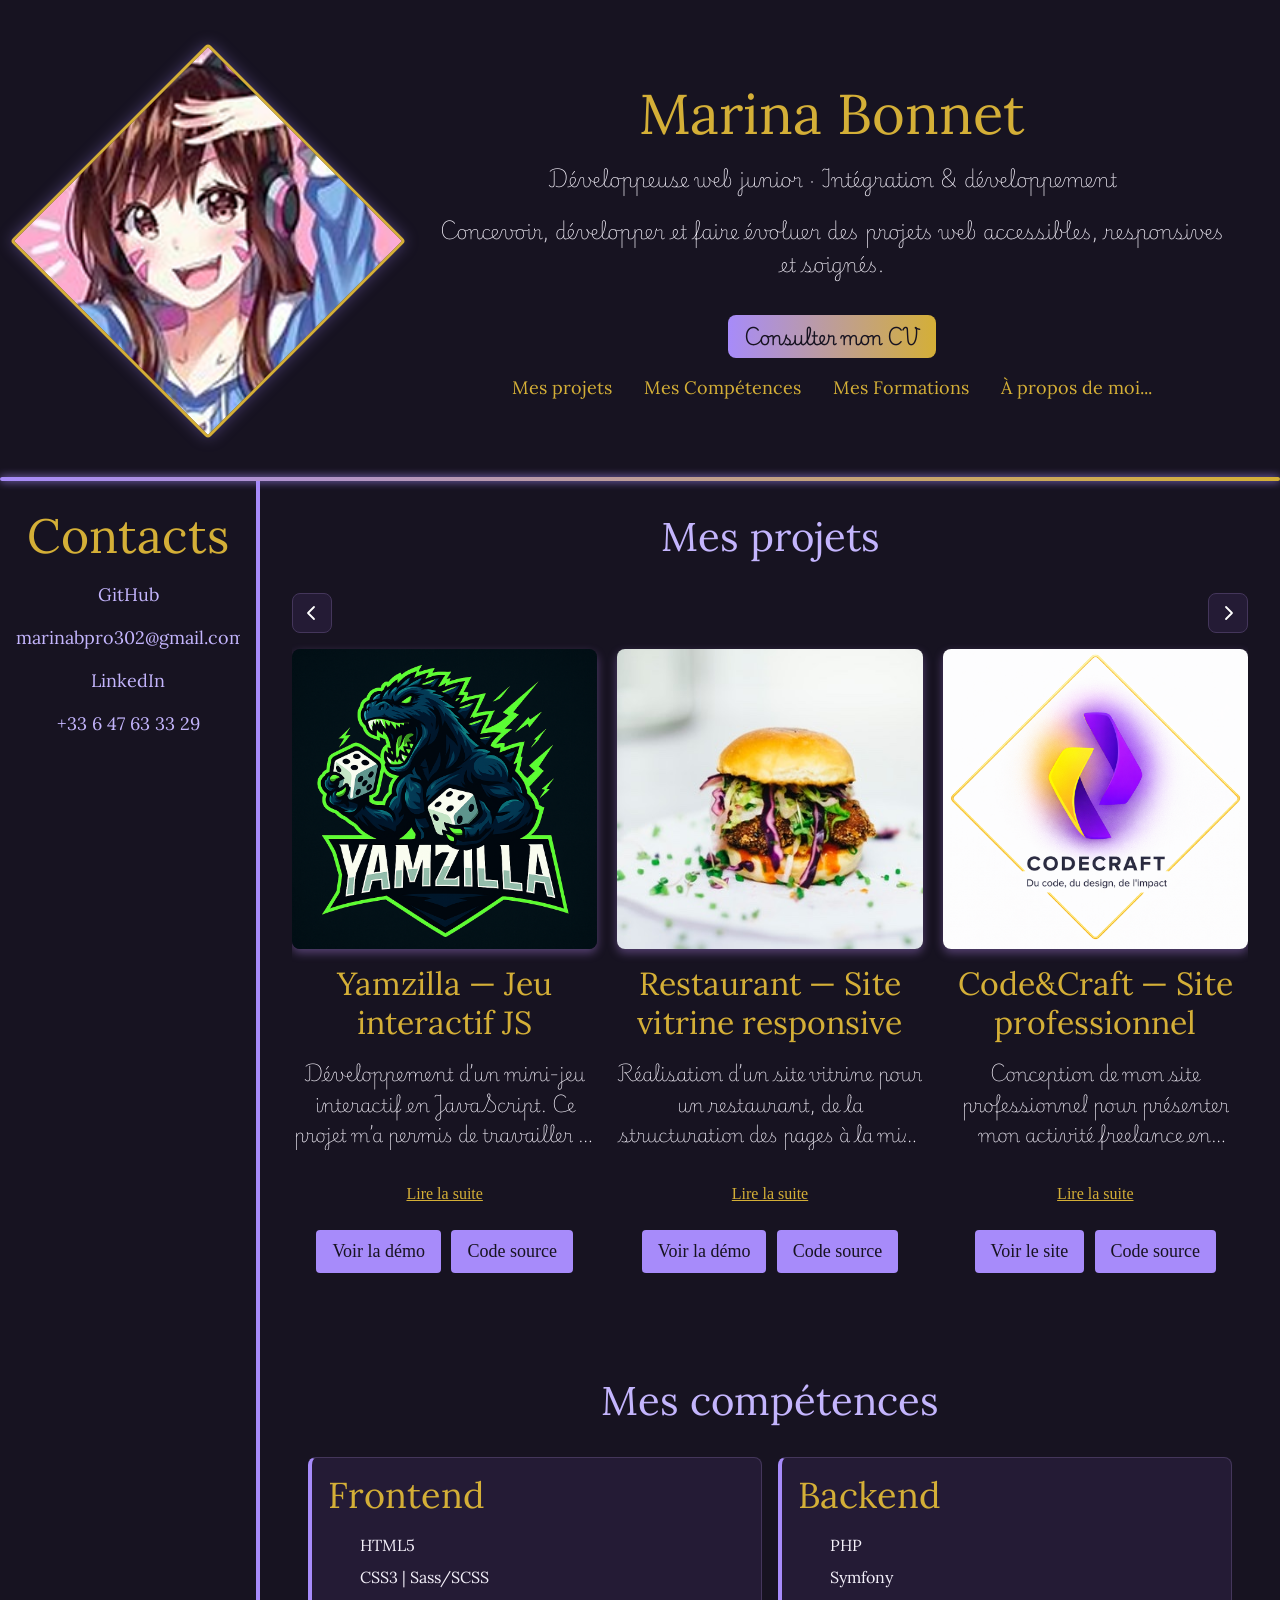
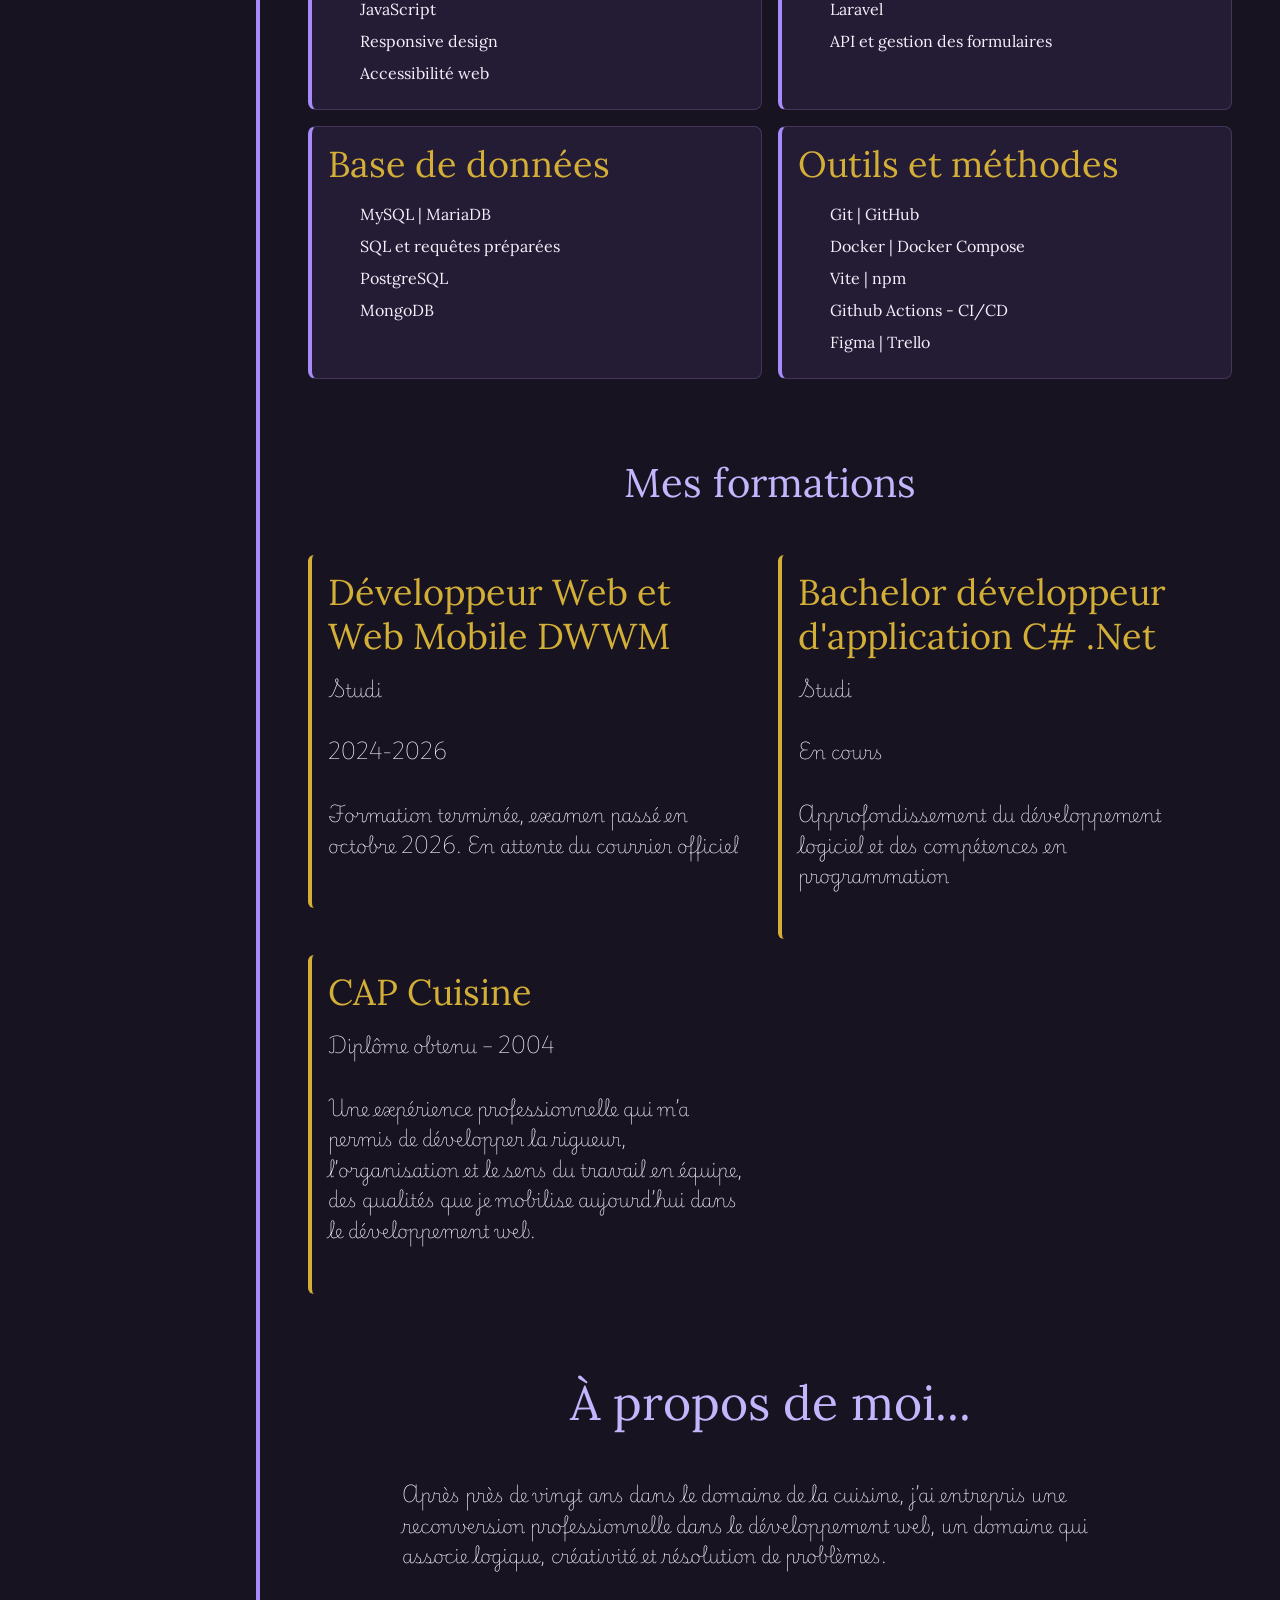
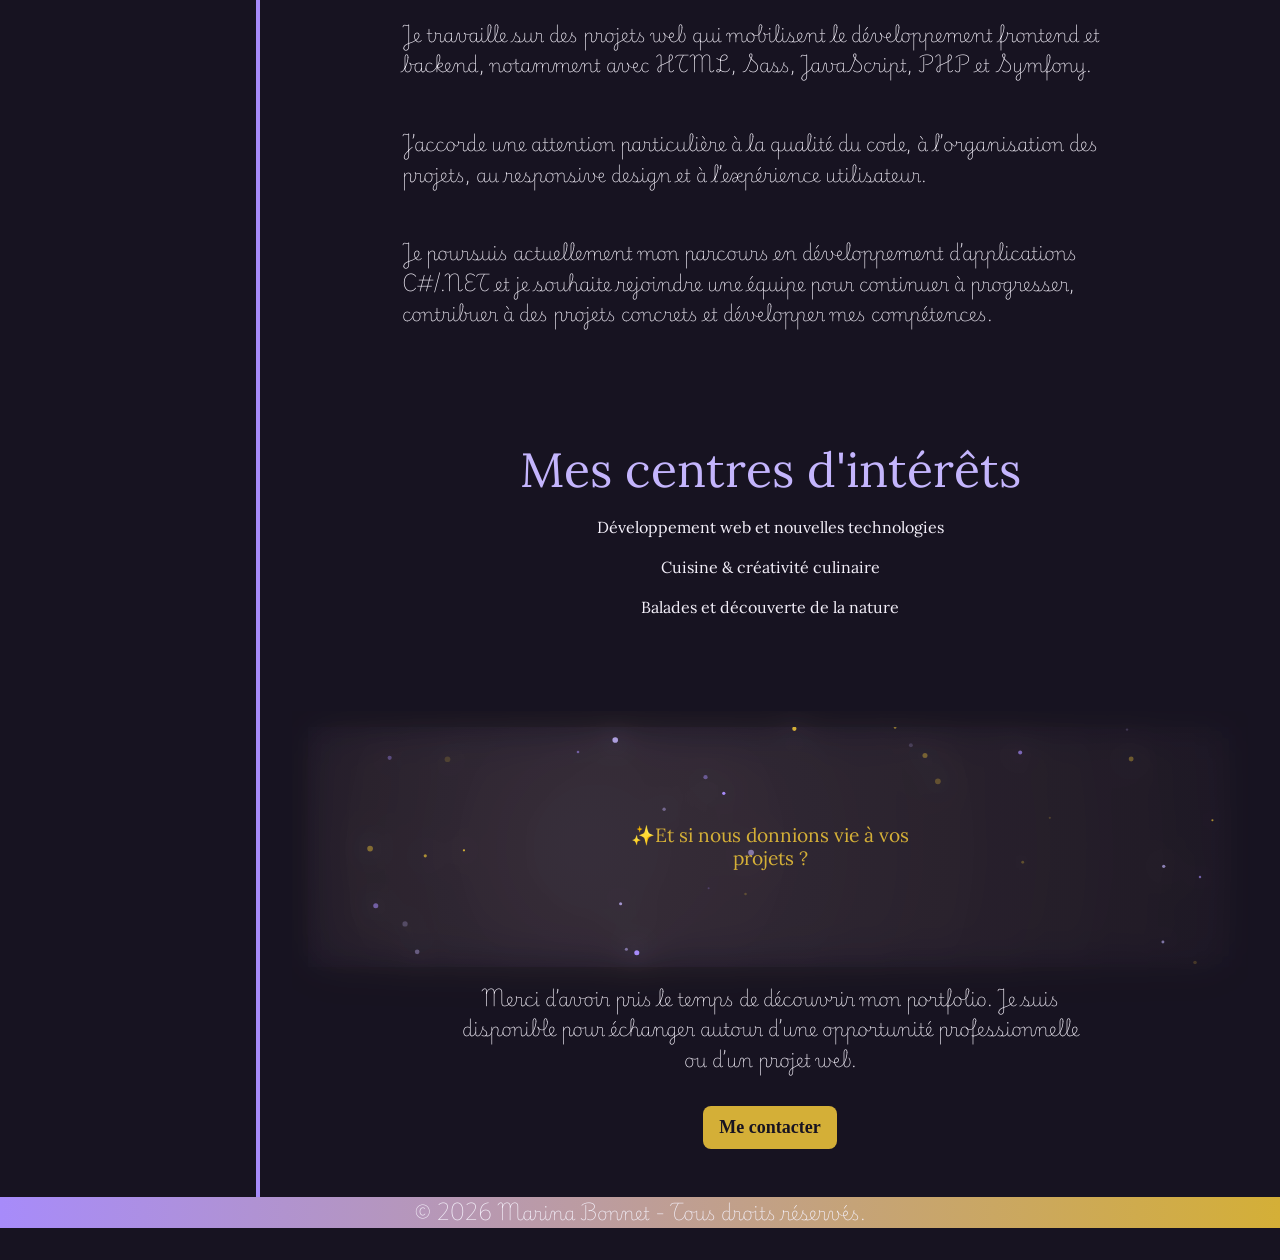
==== commit 68e57d10: "style:improve responsive layout and project carousel" ====
--- a/index.html
+++ b/index.html
@@ -32,15 +32,15 @@
             <nav class="header__nav" aria-label="Navigation principale">
                 <ul>
                     <li><a href="#projects">Mes projets</a></li>
-                    <li><a href="#skills">Compétences</a></li>
-                    <li><a href="#formations">Formations</a></li>
-                    <li><a href="#about">À propos</a></li>
+                    <li><a href="#skills">Mes Compétences</a></li>
+                    <li><a href="#formations">Mes Formations</a></li>
+                    <li><a href="#about">À propos de moi...</a></li>
                 </ul>
             </nav>
         </div>
 
         <div class="profile-diamond">
-            <img src="assets/images/image_manga.jpg" alt="photo de profile" class="logo">
+            <img src="assets/images/image_manga.jpg" alt="Illustration de profil manga de Marina Bonnet" class="logo">
         </div>
     </header>
     <main>
@@ -50,7 +50,7 @@
             <button class="contact__toggle">Contacts</button>
             <h2>Contacts</h2>
             <ul class="contact__list">
-                <li><a href="https://github.com/MarinaBonnet" target="_blank" rel="noopener noreferer">GitHub</a></li>
+                <li><a href="https://github.com/MarinaBonnet" target="_blank" rel="noopener noreferrer">GitHub</a></li>
                 <li><a href="mailto:marinabpro302@gmail.com">marinabpro302@gmail.com</a></li>
                 <li><a href="https://www.linkedin.com/in/marina-bonnet-486b343aa/" target="_blank"
                         rel="noopener noreferrer">LinkedIn</a></li>
@@ -64,13 +64,23 @@
                 <h2>Mes projets</h2>
 
                 <div class="carousel">
-
-                    <button type="button" class="carousel__button carousel__button--prev" aria-label="Projet précédent">
-                        <svg width="20" height="20" viewBox="0 0 20 20" fill="none">
-                            <path d="M12 4L6 10L12 16" stroke="white" stroke-width="1.8" stroke-linecap="round"
-                                stroke-linejoin="round" />
-                        </svg>
-                    </button>
+                    <div class="carousel__controls">
+
+                        <button type="button" class="carousel__button carousel__button--prev"
+                            aria-label="Projet précédent">
+                            <svg width="20" height="20" viewBox="0 0 20 20" fill="none">
+                                <path d="M12 4L6 10L12 16" stroke="white" stroke-width="1.8" stroke-linecap="round"
+                                    stroke-linejoin="round" />
+                            </svg>
+                        </button>
+                        <button type="button" class="carousel__button carousel__button--next"
+                            aria-label="Projet suivant">
+                            <svg width="20" height="20" viewBox="0 0 20 20" fill="none">
+                                <path d="M8 4L14 10L8 16" stroke="white" stroke-width="1.8" stroke-linecap="round"
+                                    stroke-linejoin="round" />
+                            </svg>
+                        </button>
+                    </div>
 
                     <div class="carousel__track">
 
@@ -198,13 +208,11 @@
                         </article>
 
                     </div>
-
-                    <button type="button" class="carousel__button carousel__button--next" aria-label="Projet suivant">
-                        <svg width="20" height="20" viewBox="0 0 20 20" fill="none">
-                            <path d="M8 4L14 10L8 16" stroke="white" stroke-width="1.8" stroke-linecap="round"
-                                stroke-linejoin="round" />
-                        </svg>
-                    </button>
+                    <progress class="carousel__progress" value="1" max="4" aria-label="Progression des projets">
+                        1 sur 4
+                    </progress>
+
+
 
                 </div>
             </section>
@@ -246,9 +254,9 @@
                         <h3>Outils et méthodes</h3>
                         <ul>
                             <li>Git | GitHub</li>
-                            <li>Docker | Docker compose</li>
+                            <li>Docker | Docker Compose</li>
                             <li>Vite | npm</li>
-                            <li>Github Action - CI/CD</li>
+                            <li>Github Actions - CI/CD</li>
                             <li>Figma | Trello</li>
                         </ul>
                     </div>
@@ -280,7 +288,7 @@
             </section>
             <!--Section à propos de moi -->
             <section id="about">
-                <h2>A propos de moi...</h2>
+                <h2>À propos de moi...</h2>
                 <div class="about-content">
                     <p>
                         Après près de vingt ans dans le domaine de la cuisine,
@@ -302,9 +310,9 @@
             </section>
             <!--Section mes centre d'interets-->
             <section id="interets">
-                <h2>Mes centres d'interets</h2>
+                <h2>Mes centres d'intérêts</h2>
                 <ul>
-                    <li>Développement web et nouvelle technologies</li>
+                    <li>Développement web et nouvelles technologies</li>
                     <li>Cuisine & créativité culinaire</li>
                     <li>Balades et découverte de la nature</li>
                 </ul>
--- a/assets/css/main.css
+++ b/assets/css/main.css
@@ -1,36 +1,34 @@
 @charset "UTF-8";
-/* Palette */
-/* Gradients */
-/* Fonts */
-/* Espacements */
-/* Bordures arrondies */
-/* Mixin responsive version 1
-header {
-  padding: 3rem;
-
-  @include respond(md) {
-    padding: 1.5rem;
-  }
-}
-*/
-/* version 2 mixin mobil first
-h1 {
-  font-size: 2rem;
-
-  @include mq(md) {
-    font-size: 3rem;
-  }
-}
-*/
-/*Version 3 ultra simple
-nav ul {
-  display: flex;
-
-  @include max(768px) {
-    flex-direction: column;
-  }
-}
-*/
+/* ==============================
+   Palette de couleurs
+============================== */
+/* ==============================
+   Dégradés
+============================== */
+/* ==============================
+   Typographie
+============================== */
+/* ==============================
+   Espacements
+============================== */
+/* ==============================
+   Bordures arrondies
+============================== */
+/* ==============================
+   Breakpoints
+============================== */
+/* ==============================
+   Media queries
+============================== */
+/* ==============================
+   Tablette paysage
+============================== */
+/* ==============================
+   Grand écran
+============================== */
+/* ==============================
+   Typographie desktop
+============================== */
 /* LORA — Regular */
 @font-face {
   font-family: "Lora";
@@ -133,6 +131,9 @@
   line-height: 1.2;
 }
 
+/* ==============================
+   Titres
+============================== */
 h1,
 h2,
 h3,
@@ -158,6 +159,21 @@
   font-size: 1.8rem;
 }
 
+h4 {
+  font-size: 1.5rem;
+}
+
+h5 {
+  font-size: 1.25rem;
+}
+
+h6 {
+  font-size: 1.125rem;
+}
+
+/* ==============================
+   Texte
+============================== */
 p {
   font-family: "Playwrite Italia Tradizionale", sans-serif;
   font-size: 1rem;
@@ -166,6 +182,9 @@
   color: #f4f0fa;
 }
 
+/* ==============================
+   Éléments inline
+============================== */
 span {
   font-family: inherit;
   color: inherit;
@@ -227,17 +246,21 @@
     padding: 2rem;
   }
 }
+/* ========================================
+   HEADER
+======================================== */
 .header {
   width: 100%;
   box-sizing: border-box;
   padding: 2rem 0.5rem;
   min-height: 280px;
-  text-align: center;
   display: flex;
   flex-direction: column;
   align-items: center;
+  text-align: center;
   position: relative;
   z-index: 1;
+  /* Ligne décorative en dégradé */
 }
 .header::after {
   content: "";
@@ -251,17 +274,28 @@
   border-radius: 3px;
   z-index: 1;
 }
+.header {
+  /* ======================================
+     CONTENU PRINCIPAL
+  ====================================== */
+}
 .header__content {
   width: 100%;
   max-width: 600px;
 }
 .header__content h1 {
-  font-size: 2rem;
+  font-size: 3rem;
   margin-bottom: 1rem;
 }
 .header__content p {
   font-size: 1.1rem;
+  line-height: 1.7;
   margin-bottom: 1.2rem;
+}
+.header {
+  /* ======================================
+     BOUTON CV
+  ====================================== */
 }
 .header__cv {
   display: inline-block;
@@ -282,9 +316,14 @@
   outline: 2px solid #d4af37;
   outline-offset: 4px;
 }
+.header {
+  /* ======================================
+     NAVIGATION
+  ====================================== */
+}
 .header__nav ul {
   display: grid;
-  grid-template-columns: repeat(2, 1fr);
+  grid-template-columns: repeat(2, minmax(0, 1fr));
   gap: 0.5rem 1rem;
   list-style: none;
   padding: 0;
@@ -292,14 +331,49 @@
   text-align: center;
 }
 .header__nav a {
+  display: inline-block;
   font-family: "Lora", serif;
+  font-size: 1rem;
   color: #d4af37;
   text-decoration: none;
 }
 .header__nav a:hover {
   color: #a78bfa;
 }
-
+.header__nav a:focus-visible {
+  outline: 2px solid #a78bfa;
+  outline-offset: 4px;
+}
+
+/* ========================================
+   PORTRAIT EN LOSANGE
+======================================== */
+.profile-diamond {
+  width: 180px;
+  height: 180px;
+  flex: 0 0 180px;
+  margin: 20px auto;
+  overflow: hidden;
+  position: relative;
+  transform: rotate(45deg);
+  border: 3px solid #d4af37;
+  border-radius: 4px;
+  box-shadow: 0 0 15px rgba(167, 139, 250, 0.35);
+}
+.profile-diamond .logo {
+  display: block;
+  width: 100%;
+  height: 100%;
+  max-width: none;
+  margin: 0;
+  object-fit: cover;
+  /* Redresse l'image dans le losange */
+  transform: rotate(-45deg) scale(1.42);
+}
+
+/* ========================================
+   TABLETTE
+======================================== */
 @media (min-width: 768px) {
   .header {
     flex-direction: row;
@@ -308,19 +382,18 @@
     gap: 3rem;
     padding: 4rem 2rem;
   }
-  .profile-diamond {
-    position: static;
-    transform: none;
-    width: 220px;
-    height: 220px;
-    flex-shrink: 0;
-    order: 1;
-  }
   .header__content {
     flex: 1;
     min-width: 0;
+    max-width: 600px;
     text-align: center;
     order: 2;
+  }
+  .header__content h1 {
+    font-size: 3.25rem;
+  }
+  .header__content p {
+    font-size: 1.125rem;
   }
   .header__nav ul {
     display: flex;
@@ -328,7 +401,43 @@
     flex-wrap: wrap;
     justify-content: center;
     align-items: center;
-    gap: 1.5rem;
+    gap: 1rem;
+  }
+  .profile-diamond {
+    width: 220px;
+    height: 220px;
+    flex-basis: 220px;
+    margin: 20px;
+    order: 1;
+  }
+}
+/* ========================================
+   DESKTOP
+======================================== */
+@media (min-width: 1024px) {
+  .header {
+    gap: 4rem;
+    padding: 5rem 3rem;
+  }
+  .header__content {
+    max-width: 800px;
+  }
+  .header__content h1 {
+    font-size: 3.5rem;
+  }
+  .header__content p {
+    font-size: 1.2rem;
+  }
+  .header__nav ul {
+    gap: 2rem;
+  }
+  .header__nav a {
+    font-size: 1.125rem;
+  }
+  .profile-diamond {
+    width: 280px;
+    height: 280px;
+    flex-basis: 280px;
   }
 }
 /* ------------------------------
@@ -381,6 +490,7 @@
   display: none;
   color: #d4af37;
   text-align: center;
+  font-size: 3rem;
 }
 
 /* Bouton d’ouverture mobile */
@@ -454,8 +564,12 @@
     padding-top: 0;
   }
 }
+/* ========================================
+   CONTENU ET SECTION PROJETS
+======================================== */
 .content {
   position: relative;
+  min-width: 0;
 }
 
 .projects {
@@ -463,11 +577,15 @@
   text-align: center;
 }
 
+/* ========================================
+   CARROUSEL
+======================================== */
 .carousel {
   position: relative;
   width: 100%;
   max-width: 900px;
   margin: 0 auto;
+  min-width: 0;
 }
 
 .carousel__track {
@@ -476,15 +594,29 @@
   transition: transform 0.4s ease;
 }
 
+/* ========================================
+   CARTE PROJET
+======================================== */
 .project-card {
-  min-width: 100%;
+  flex: 0 0 100%;
+  min-width: 0;
+  box-sizing: border-box;
 }
 .project-card img {
-  width: 100%;
-  height: 300px;
+  display: block;
+  width: 100%;
+  height: 400px;
   object-fit: cover;
   border-radius: 8px;
   box-shadow: 0 4px 10px rgba(179, 136, 235, 0.4);
+}
+.project-card h3,
+.project-card p {
+  overflow-wrap: break-word;
+  word-break: normal;
+}
+.project-card {
+  /* Description repliée */
 }
 .project-card .project-card__description {
   display: -webkit-box;
@@ -492,19 +624,33 @@
   -webkit-box-orient: vertical;
   overflow: hidden;
 }
+.project-card {
+  /* Description développée */
+}
 .project-card .project-card__description.is-expanded {
   display: block;
   overflow: visible;
 }
+.project-card {
+  /* Bouton lire la suite */
+}
 .project-card .project-card__toggle {
+  display: block;
+  margin: 0.75rem auto 1rem;
+  padding: 0;
   background: transparent;
   border: none;
   color: #d4af37;
-  cursor: pointer;
   font: inherit;
   text-decoration: underline;
-  display: block;
-  margin: 0.75rem auto 1rem;
+  cursor: pointer;
+}
+.project-card .project-card__toggle:focus-visible {
+  outline: 2px solid #a78bfa;
+  outline-offset: 4px;
+}
+.project-card {
+  /* Boutons des projets */
 }
 .project-card .btn {
   display: inline-block;
@@ -514,40 +660,56 @@
   color: #171321;
   border-radius: 4px;
   text-decoration: none;
-  transition: 0.3s;
+  transition: background 0.3s ease;
 }
 .project-card .btn:hover {
   background: rgb(177.7777777778, 144.8888888889, 38.2222222222);
 }
-
-.carousel__button {
-  position: absolute;
+.project-card .btn:focus-visible {
+  outline: 2px solid #d4af37;
+  outline-offset: 3px;
+}
+
+/* ========================================
+   FLÈCHES — MASQUÉES SUR MOBILE
+======================================== */
+.carousel__controls {
   display: none;
-  background: rgba(179, 136, 235, 0.3);
-  backdrop-filter: blur(2px);
+}
+
+/* ========================================
+   BARRE DE PROGRESSION — MOBILE
+======================================== */
+.carousel__progress {
+  display: block;
+  width: 60%;
+  height: 4px;
+  margin: 1rem auto 0;
+  appearance: none;
   border: none;
-  padding: 1rem;
-  border-radius: 50%;
-  width: 30px;
-  height: 30px;
-  padding: 0;
-  top: 50%;
-  cursor: pointer;
-  z-index: 10;
-  transform: translateY(-50%);
-  transition: background 0.3s ease;
-  pointer-events: auto;
-}
-.carousel__button:hover {
-  background: rgba(179, 136, 235, 0.65);
-}
-.carousel__button svg {
-  width: 18px;
-  height: 18px;
-  stroke: white;
-}
-
-@media (min-width: 768px) {
+  border-radius: 10px;
+  overflow: hidden;
+  background: #44365b;
+}
+.carousel__progress::-webkit-progress-bar {
+  background: #44365b;
+  border-radius: 10px;
+}
+.carousel__progress::-webkit-progress-value {
+  background: linear-gradient(90deg, #a78bfa, #d4af37);
+  border-radius: 10px;
+  transition: width 0.4s ease;
+}
+.carousel__progress::-moz-progress-bar {
+  background: linear-gradient(90deg, #a78bfa, #d4af37);
+  border-radius: 10px;
+  transition: width 0.4s ease;
+}
+
+/* ========================================
+   NAVIGATION — TABLETTE ET DESKTOP
+======================================== */
+@media (min-width: 768px) and (orientation: landscape) {
   .content {
     flex: 1;
     min-width: 0;
@@ -555,106 +717,211 @@
   .projects {
     margin-top: 0;
   }
+  .projects h2 {
+    font-size: 2.5rem;
+  }
+  .projects h3 {
+    font-size: 2rem;
+  }
   .carousel {
-    position: relative;
     width: 100%;
     max-width: 1000px;
     margin: 0 auto;
-    padding: 2rem 3.5rem;
+    padding: 1rem 0;
+    box-sizing: border-box;
     overflow: hidden;
-    box-sizing: border-box;
+  }
+  /* Flèches au-dessus des images */
+  .carousel__controls {
+    display: flex;
+    justify-content: space-between;
+    align-items: center;
+    gap: 1rem;
+    width: 100%;
+    margin-bottom: 1rem;
+  }
+  .carousel__button {
+    position: static;
+    display: inline-flex;
+    align-items: center;
+    justify-content: center;
+    flex: 0 0 40px;
+    width: 40px;
+    height: 40px;
+    padding: 0;
+    background: #241b35;
+    border: 1px solid #44365b;
+    border-radius: 8px;
+    cursor: pointer;
+    transform: none;
+    transition: background 0.3s ease, border-color 0.3s ease;
+  }
+  .carousel__button:hover {
+    background: #a78bfa;
+    border-color: #a78bfa;
+  }
+  .carousel__button:focus-visible {
+    outline: 2px solid #d4af37;
+    outline-offset: 3px;
+  }
+  .carousel__button svg {
+    width: 20px;
+    height: 20px;
+    stroke: white;
   }
   .carousel__track {
-    display: flex;
     gap: 20px;
-    transition: transform 0.4s ease;
   }
   .project-card {
-    flex: 0 0 calc((100% - 40px) / 3);
+    flex: 0 0 calc((100% - 20px) / 2);
     min-width: 0;
-    box-sizing: border-box;
+  }
+  .project-card img {
+    height: 300px;
+    max-height: 300px;
+    object-position: center;
   }
   .project-card h3,
   .project-card p {
     margin-top: 1rem;
-    overflow-wrap: break-word;
-    word-break: normal;
-  }
-  .carousel__button {
-    position: absolute;
-    display: flex;
-    align-items: center;
-    justify-content: center;
-    width: 40px;
-    height: 40px;
-    top: 50%;
-    transform: translateY(-50%);
-    z-index: 10;
-  }
-  .carousel__button svg {
-    width: 20px;
-    height: 20px;
-  }
-  img {
-    display: block;
-    width: 100%;
-    height: 220px;
-    object-fit: cover;
-  }
-  .carousel__button--prev {
-    left: 0.5px;
-  }
-  .carousel__button--next {
-    right: 0.5px;
+  }
+  .carousel__progress {
+    display: none;
+  }
+}
+/* ========================================
+   GRAND ÉCRAN
+======================================== */
+@media (min-width: 1024px) {
+  .carousel {
+    max-width: 1200px;
+  }
+  .carousel__track {
+    gap: 20px;
+  }
+  .project-card {
+    flex-basis: calc((100% - 40px) / 3);
+  }
+}
+/* ========================================
+   ACCESSIBILITÉ
+======================================== */
+@media (prefers-reduced-motion: reduce) {
+  .carousel__track,
+  .carousel__button,
+  .carousel__progress::-webkit-progress-value,
+  .carousel__progress::-moz-progress-bar {
+    transition: none;
   }
 }
 #formations {
+  width: 100%;
+  min-width: 0;
   padding: 1rem;
   padding-bottom: 4rem;
+  box-sizing: border-box;
 }
 #formations h2 {
   text-align: center;
-  margin-bottom: 1rem;
+  margin-bottom: 2rem;
 }
 #formations .education-item {
+  width: 100%;
+  max-width: 800px;
+  min-width: 0;
+  margin: 0 auto 2rem;
   padding: 2rem;
-  border-left: 4px solid #a78bfa;
+  border-left: 4px solid #d4af37;
   border-radius: 6px;
-  max-width: 800px;
-}
-
-#skills {
+  box-sizing: border-box;
+  overflow-wrap: break-word;
+}
+
+@media (min-width: 768px) {
+  #formations {
+    display: grid;
+    grid-template-columns: repeat(2, minmax(0, 1fr));
+    align-items: start;
+    gap: 1rem;
+  }
+  #formations h2 {
+    grid-column: 1/-1;
+    font-size: 2.5rem;
+  }
+  #formations .education-item {
+    max-width: none;
+    margin: 0;
+    padding: 1rem;
+  }
+}
+@media (min-width: 1400px) {
+  #formations {
+    gap: 2rem;
+  }
+  #formations .education-item {
+    padding: 2rem;
+  }
+}
+.skills {
+  width: 100%;
+  min-width: 0;
   padding: 1rem;
   padding-bottom: 4rem;
-}
-#skills h2 {
-  text-align: center;
-}
-#skills li {
-  font-family: "Playwrite Italia Tradizionale", sans-serif;
-  color: #f4f0fa;
-  line-height: 1.7;
-}
-#skills .skills-grid {
+  box-sizing: border-box;
+}
+.skills h2 {
+  text-align: center;
+  margin-bottom: 2rem;
+  font-size: 2.5rem;
+}
+
+.skills-grid {
   display: grid;
-  grid-template-columns: 1fr;
+  grid-template-columns: minmax(0, 1fr);
   gap: 2rem;
-}
-#skills .skills-category {
+  width: 100%;
+  min-width: 0;
+}
+
+.skills-category {
+  min-width: 0;
+  padding: 2rem;
+  box-sizing: border-box;
+  border: 1px solid #44365b;
+  border-left: 4px solid #a78bfa;
+  border-radius: 8px;
+  background: #241b35;
+}
+.skills-category h3 {
   margin-bottom: 1rem;
-}
-@media (min-width: 600px) {
-  #skills .skills-grid {
-    padding: 2rem;
-    grid-template-columns: repeat(2, 1fr);
-  }
-}
-@media (min-width: 1024px) {
-  #skills .skills-grid {
-    grid-template-columns: repeat(4, 1fr);
-  }
-}
-
+  color: #d4af37;
+  overflow-wrap: break-word;
+}
+.skills-category ul {
+  margin: 0;
+  padding-left: 2rem;
+}
+.skills-category li {
+  margin-bottom: 0.5rem;
+  overflow-wrap: anywhere;
+  font-family: "Lora", serif;
+}
+
+@media (min-width: 768px) {
+  .skills-grid {
+    grid-template-columns: repeat(2, minmax(0, 1fr));
+    gap: 1rem;
+  }
+  .skills-category {
+    padding: 1rem;
+  }
+}
+@media (min-width: 1400px) {
+  .skills-grid {
+    grid-template-columns: repeat(4, minmax(0, 1fr));
+    gap: 1rem;
+  }
+}
 #about {
   padding: 1rem;
 }
@@ -778,5 +1045,31 @@
     padding: 0;
   }
 }
+@media (min-width: 1024px) {
+  h1 {
+    font-size: 4rem;
+  }
+  h2 {
+    font-size: 3rem;
+  }
+  h3 {
+    font-size: 2.25rem;
+  }
+  h4 {
+    font-size: 1.875rem;
+  }
+  h5 {
+    font-size: 1.5rem;
+  }
+  h6 {
+    font-size: 1.25rem;
+  }
+  p {
+    font-size: 1.125rem;
+  }
+  a {
+    font-size: 1.125rem;
+  }
+}
 
 /*# sourceMappingURL=main.css.map */
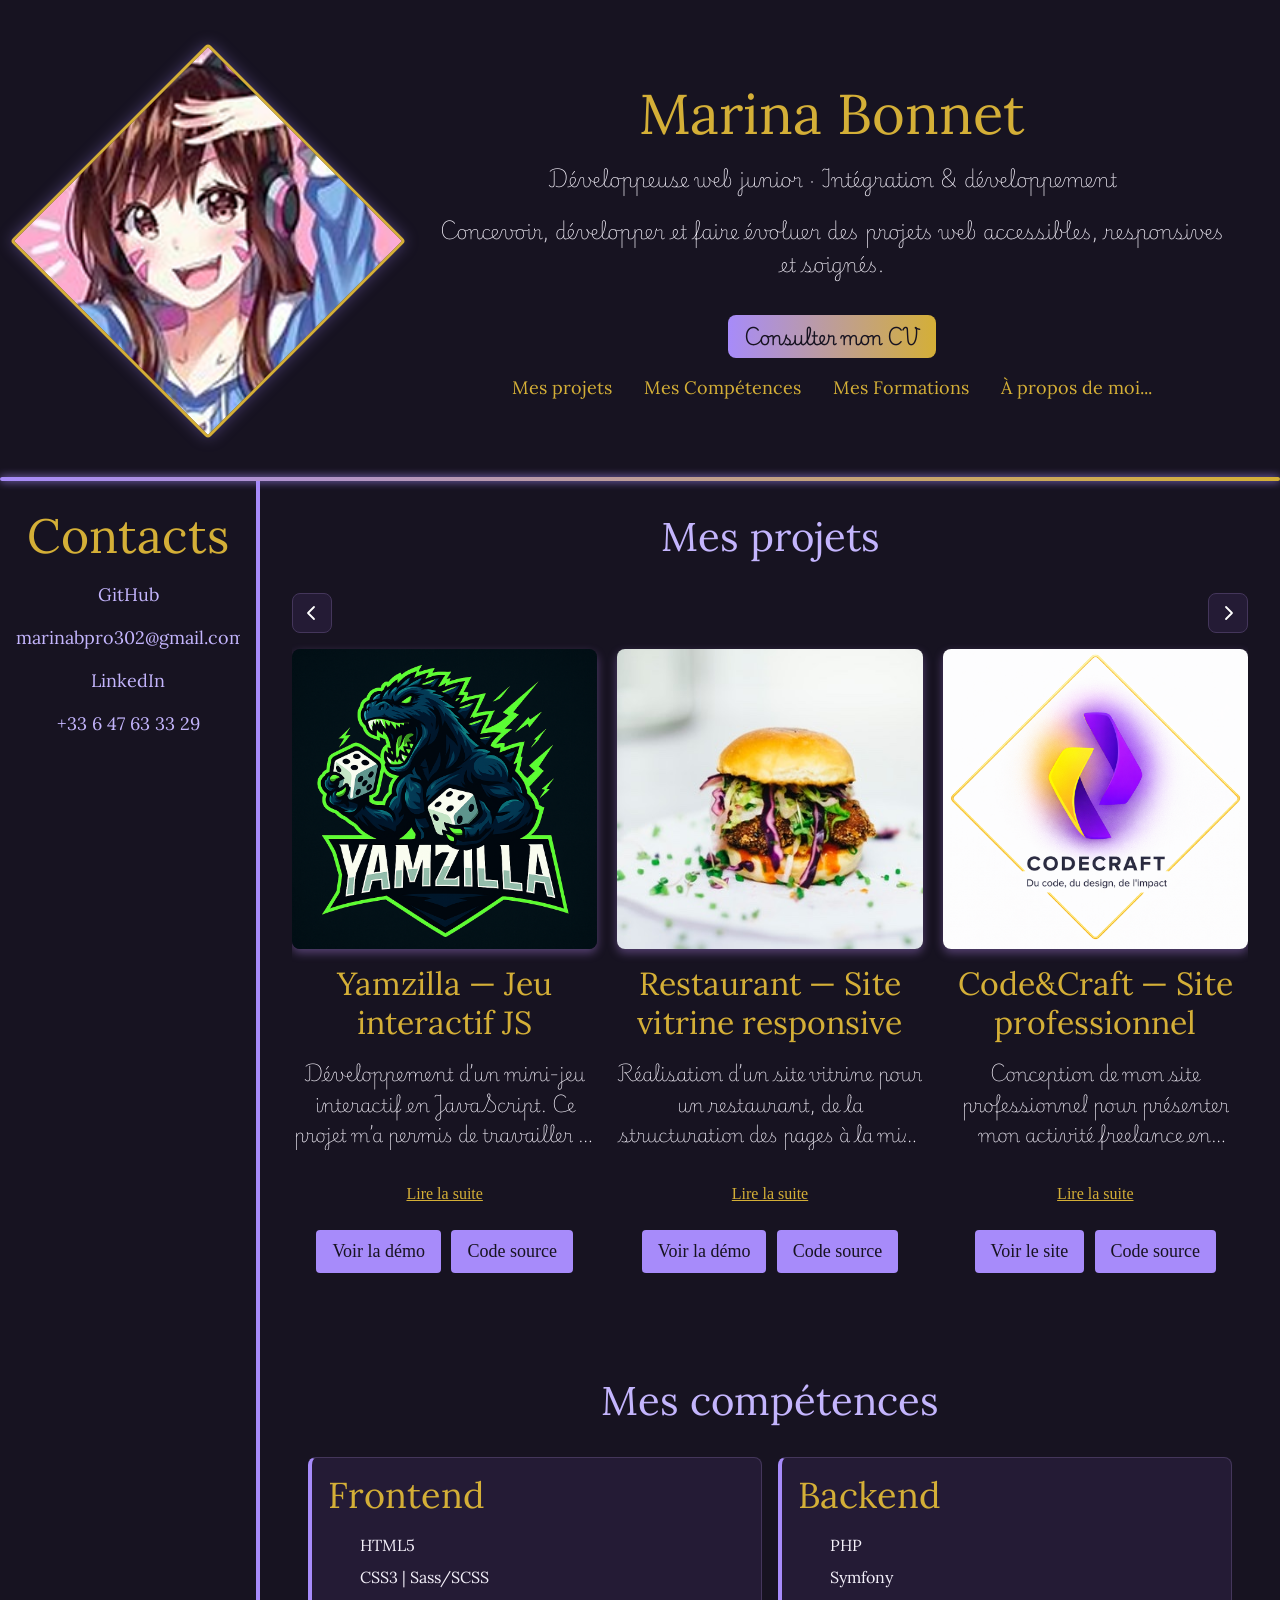
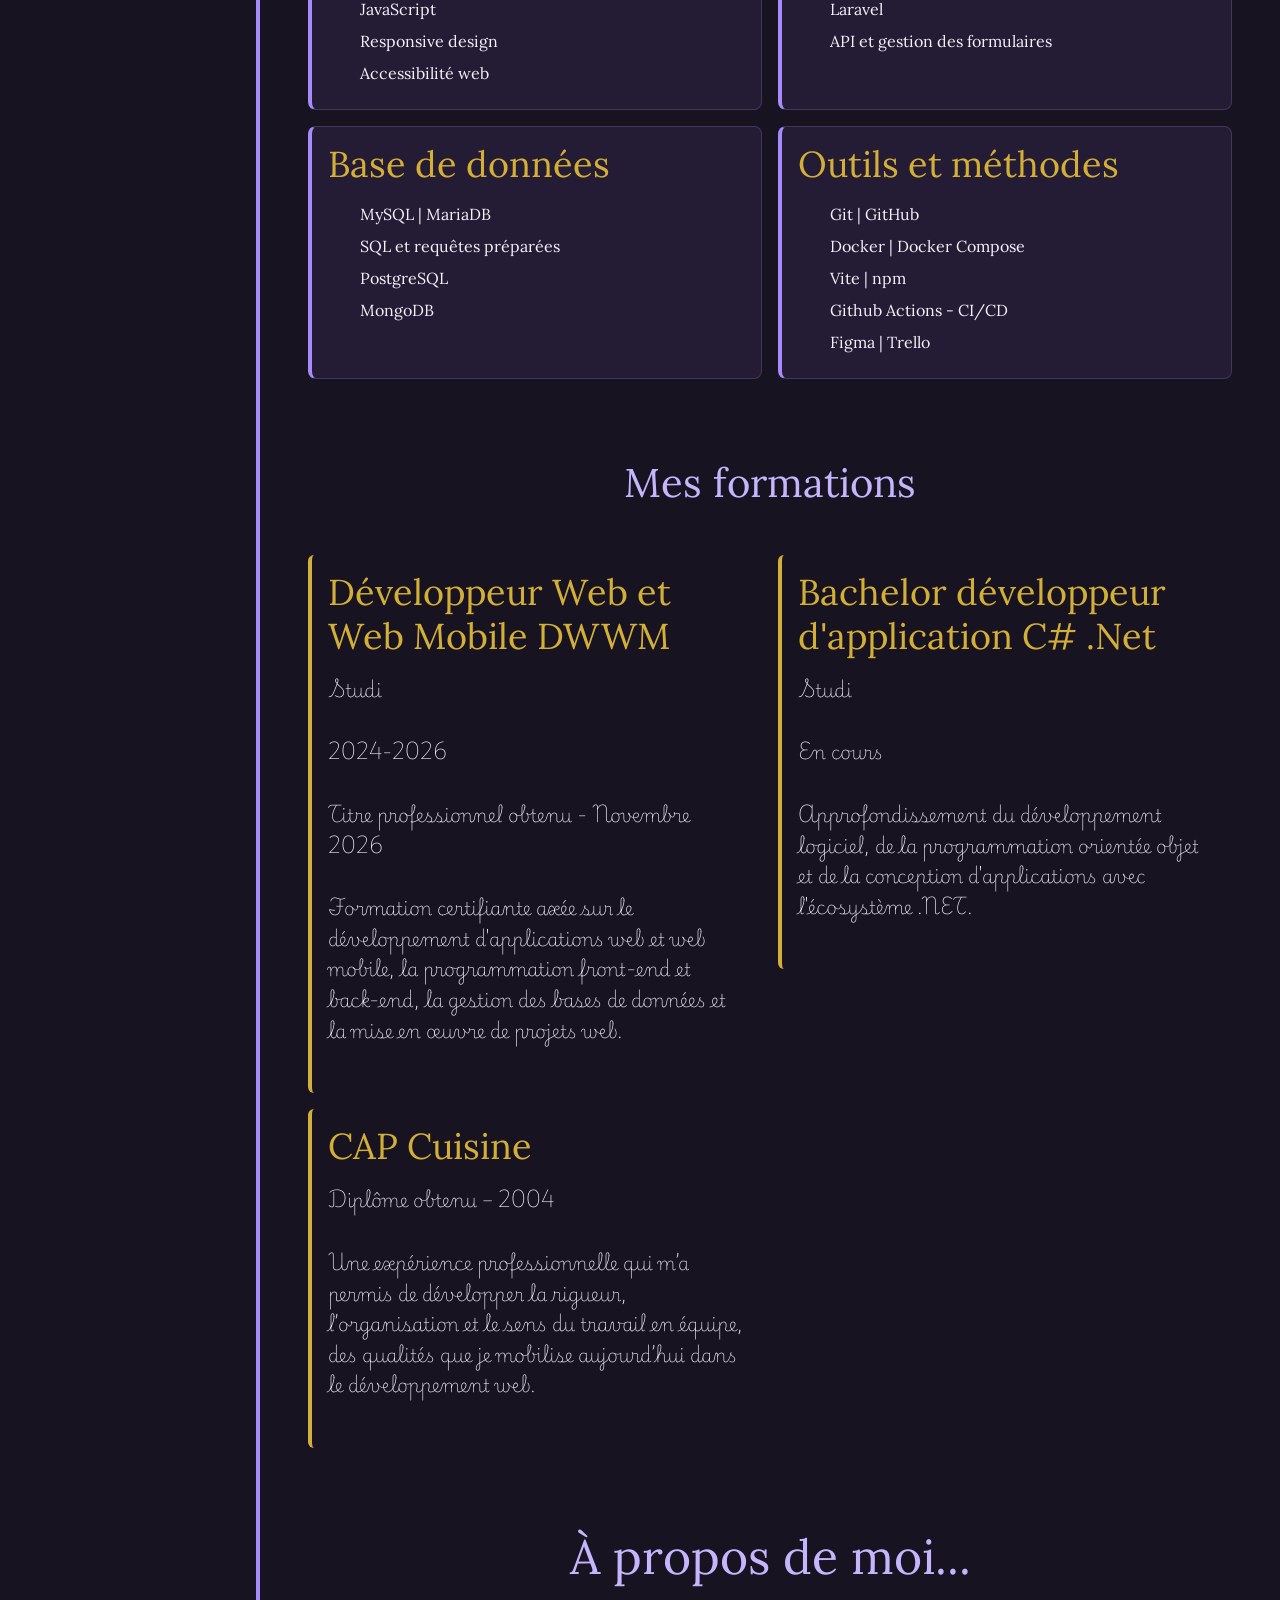
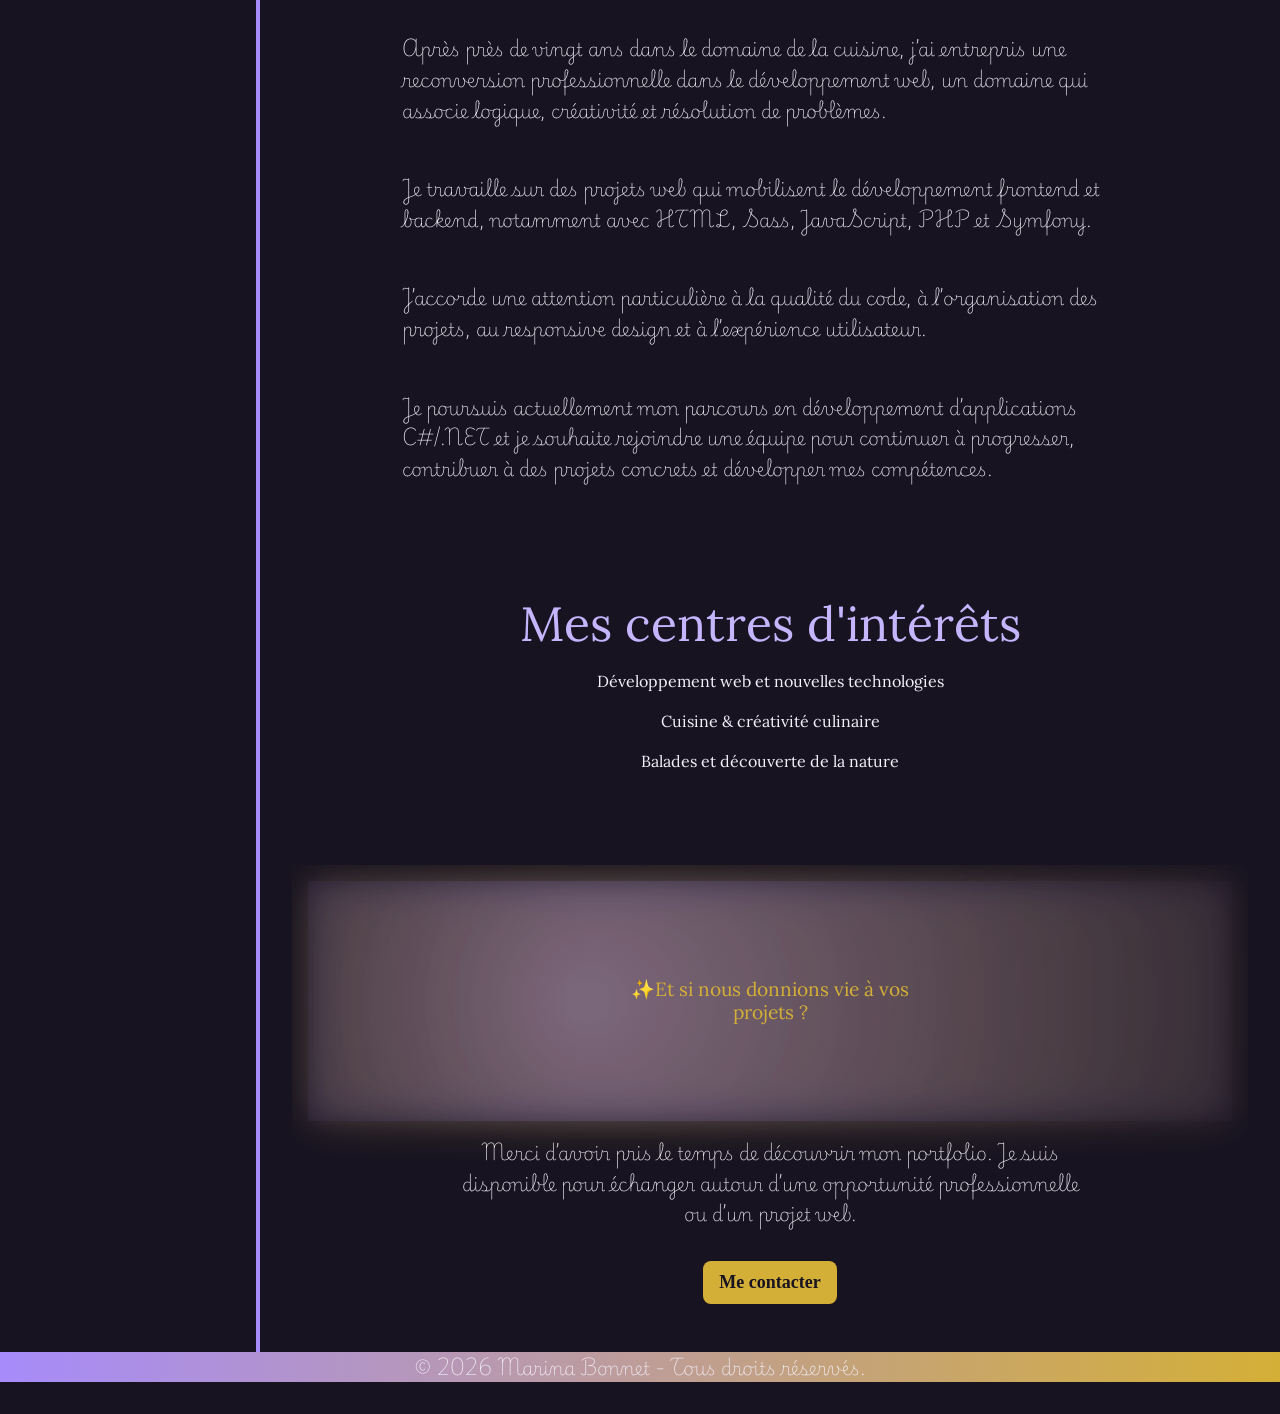
==== commit 457dd5d8: "Update education section with DWWM diploma" ====
--- a/index.html
+++ b/index.html
@@ -270,13 +270,25 @@
                     <h3>Développeur Web et Web Mobile DWWM</h3>
                     <p>Studi</p>
                     <p>2024-2026</p>
-                    <p>Formation terminée, examen passé en octobre 2026. En attente du courrier officiel</p>
+                    <p> Titre professionnel obtenu - Novembre 2026</p>
+                    <p>
+                        Formation certifiante axée sur le développement
+                        d'applications web et web mobile, la programmation
+                        front-end et back-end, la gestion des bases de données
+                        et la mise en œuvre de projets web.
+                    </p>
                 </div>
                 <div class="education-item">
                     <h3>Bachelor développeur d'application C# .Net </h3>
                     <p>Studi</p>
                     <p>En cours</p>
-                    <p>Approfondissement du développement logiciel et des compétences en programmation</p>
+                    <p>
+                    <p>
+                        Approfondissement du développement logiciel,
+                        de la programmation orientée objet et de la conception
+                        d'applications avec l'écosystème .NET.
+                    </p>
+                    </p>
                 </div>
                 <div class="education-item">
                     <h3>CAP Cuisine</h3>
